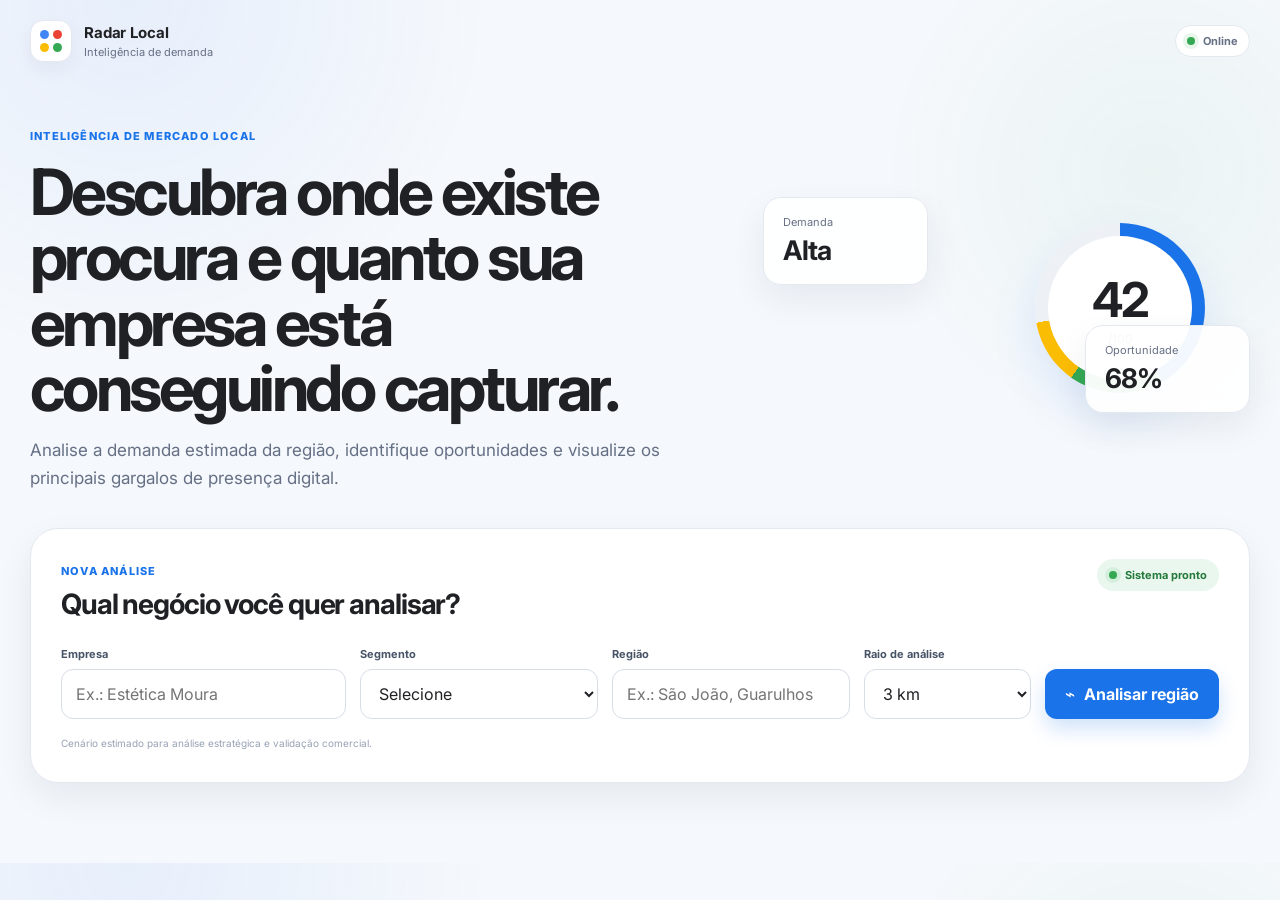
==== index.html @ 202f1ddc "Update index.html" ====
<!DOCTYPE html>
<html lang="pt-BR">
<head>
  <meta charset="UTF-8">

  <meta
  name="viewport"
  content="width=device-width, initial-scale=1.0, maximum-scale=1.0, user-scalable=no, viewport-fit=cover"
/>

  <meta
    name="theme-color"
    content="#ffffff"
  >

  <title>Radar Local</title>

  <link
    rel="preconnect"
    href="https://fonts.googleapis.com"
  >

  <link
    rel="preconnect"
    href="https://fonts.gstatic.com"
    crossorigin
  >

  <link
    href="https://fonts.googleapis.com/css2?family=Inter:wght@400;500;600;700;800&display=swap"
    rel="stylesheet"
  >

  <link
    rel="stylesheet"
    href="css/style.css"
  >
</head>

<body>

  <div class="app-shell">

    <!-- =========================
         TOPO
    ========================== -->

    <header class="topbar">

      <div class="brand">

        <div class="brand-mark">
          <span class="brand-dot blue"></span>
          <span class="brand-dot red"></span>
          <span class="brand-dot yellow"></span>
          <span class="brand-dot green"></span>
        </div>

        <div class="brand-copy">
          <strong>Radar Local</strong>
          <span>Inteligência de demanda</span>
        </div>

      </div>

      <div class="system-status">
        <span class="system-status-dot"></span>
        Online
      </div>

    </header>


    <main>

      <!-- =========================
           HERO
      ========================== -->

      <section class="hero">

        <div class="hero-copy">

          <span class="eyebrow">
            Inteligência de mercado local
          </span>

          <h1>
            Descubra onde existe procura
            e quanto sua empresa está
            conseguindo capturar.
          </h1>

          <p>
            Analise a demanda estimada da região,
            identifique oportunidades e visualize
            os principais gargalos de presença digital.
          </p>

        </div>


        <div class="hero-dashboard">

          <div class="hero-mini-card hero-card-one">
            <span>Demanda</span>
            <strong>Alta</strong>
          </div>

          <div class="hero-score">

            <div class="hero-score-inner">
              <strong>42</strong>
              <span>/100</span>
            </div>

          </div>

          <div class="hero-mini-card hero-card-two">
            <span>Oportunidade</span>
            <strong>68%</strong>
          </div>

        </div>

      </section>


      <!-- =========================
           FORMULÁRIO
      ========================== -->

      <section
        id="searchPanel"
        class="panel search-panel"
      >

        <div class="panel-heading">

          <div>

            <span class="section-kicker">
              Nova análise
            </span>

            <h2>
              Qual negócio você quer analisar?
            </h2>

          </div>

          <div class="ready-badge">
            <span></span>
            Sistema pronto
          </div>

        </div>


        <form
          id="analysisForm"
          class="analysis-form"
        >

          <!-- EMPRESA -->

          <div class="field">

            <label for="company">
              Empresa
            </label>

            <input
              id="company"
              name="company"
              type="text"
              placeholder="Ex.: Estética Moura"
              autocomplete="off"
              required
            >

          </div>


          <!-- SEGMENTO -->

          <div class="field">

            <label for="segment">
              Segmento
            </label>

            <select
              id="segment"
              name="segment"
              required
            >

              <option value="">
                Selecione
              </option>

              <option value="estetica">
                Clínica de Estética
              </option>

              <option value="podologia">
                Podologia
              </option>

              <option value="odontologia">
                Odontologia
              </option>

              <option value="beleza">
                Salão / Beleza
              </option>

              <option value="assistencia">
                Assistência Técnica
              </option>

              <option value="limpeza">
                Limpeza de Estofados
              </option>

              <option value="vidracaria">
                Vidraçaria
              </option>

              <option value="marmoraria">
                Marmoraria
              </option>

              <option value="ar-condicionado">
                Ar-condicionado
              </option>

              <option value="dedetizacao">
                Dedetização
              </option>

              <option value="energia-solar">
                Energia Solar
              </option>

              <option value="oficina">
                Oficina Mecânica
              </option>

              <option value="outro">
                Outro segmento
              </option>

            </select>

          </div>


          <!-- OUTRO SEGMENTO -->

          <div
            id="customSegmentField"
            class="field hidden"
          >

            <label for="customSegment">
              Nome do segmento
            </label>

            <input
              id="customSegment"
              name="customSegment"
              type="text"
              placeholder="Ex.: Chaveiro"
            >

          </div>


          <!-- REGIÃO -->

          <div class="field">

            <label for="region">
              Região
            </label>

            <input
              id="region"
              name="region"
              type="text"
              placeholder="Ex.: São João, Guarulhos"
              autocomplete="off"
              required
            >

          </div>


          <!-- RAIO -->

          <div class="field">

            <label for="radius">
              Raio de análise
            </label>

            <select
              id="radius"
              name="radius"
            >

              <option value="1">
                1 km
              </option>

              <option
                value="3"
                selected
              >
                3 km
              </option>

              <option value="5">
                5 km
              </option>

              <option value="8">
                8 km
              </option>

              <option value="10">
                10 km
              </option>

            </select>

          </div>


          <!-- SERVIÇOS -->

          <div
            id="servicesField"
            class="services-field hidden"
          >

            <div class="services-heading">

              <div>

                <label>
                  Principais serviços
                </label>

                <span>
                  Selecione o que a empresa oferece
                </span>

              </div>

              <button
                id="selectAllServices"
                type="button"
                class="text-button"
              >
                Selecionar todos
              </button>

            </div>

            <div
              id="servicesList"
              class="services-list"
            ></div>

          </div>


          <!-- BOTÃO -->

          <button
            type="submit"
            class="primary-button"
          >

            <span class="button-radar-icon">
              ⌁
            </span>

            <span>
              Analisar região
            </span>

          </button>

        </form>


        <p class="form-disclaimer">
          Cenário estimado para análise estratégica
          e validação comercial.
        </p>

      </section>


      <!-- =========================
           CARREGAMENTO
      ========================== -->

      <section
        id="loadingSection"
        class="panel loading-panel hidden"
      >

        <div class="loader-visual">

          <div class="loader-orbit loader-orbit-one"></div>
          <div class="loader-orbit loader-orbit-two"></div>

          <div class="loader-center">
            <span></span>
          </div>

        </div>


        <div class="loading-content">

          <span class="section-kicker">
            Inteligência local
          </span>

          <h2 id="loadingTitle">
            Mapeando região...
          </h2>

          <p id="loadingText">
            Preparando análise.
          </p>


          <div class="progress-track">

            <div
              id="progressBar"
              class="progress-bar"
            ></div>

          </div>


          <div class="loading-steps">

            <div
              class="loading-step"
              data-step="0"
            >
              <span></span>
              Localização
            </div>

            <div
              class="loading-step"
              data-step="1"
            >
              <span></span>
              Demanda
            </div>

            <div
              class="loading-step"
              data-step="2"
            >
              <span></span>
              Concorrência
            </div>

            <div
              class="loading-step"
              data-step="3"
            >
              <span></span>
              Score
            </div>

          </div>

        </div>

      </section>


      <!-- =========================
           RESULTADOS
      ========================== -->

      <section
        id="resultsSection"
        class="results hidden"
      >


        <!-- CABEÇALHO MOBILE / STICKY -->

        <div class="results-toolbar">

          <div>

            <span>
              Radar Local
            </span>

            <strong id="toolbarCompany">
              Empresa
            </strong>

          </div>

          <button
            id="newAnalysisBtn"
            type="button"
            class="toolbar-button"
          >
            Nova análise
          </button>

        </div>


        <!-- CABEÇALHO -->

        <div class="results-heading">

          <div>

            <span class="section-kicker">
              Diagnóstico concluído
            </span>

            <h2 id="resultsTitle">
              Resultado da análise
            </h2>

            <p id="resultsSubtitle"></p>

          </div>

        </div>


        <!-- =========================
             VISÃO GERAL
        ========================== -->

        <div class="result-section-heading">

          <span>
            01
          </span>

          <div>

            <strong>
              Visão geral
            </strong>

            <p>
              Principais indicadores da região analisada.
            </p>

          </div>

        </div>


        <div class="metric-grid">

          <!-- DEMANDA SEMANAL -->

          <article class="metric-card metric-primary">

            <div class="metric-top">

              <span>
                Demanda semanal
              </span>

              <span class="estimate-badge">
                estimativa
              </span>

            </div>

            <strong
              id="weeklyDemand"
              class="metric-number"
            >
              0
            </strong>

            <span class="metric-description">
              buscas por semana
            </span>

            <div class="metric-indicator green">
              ↑ procura ativa na região
            </div>

          </article>


          <!-- PRESENÇA -->

          <article class="metric-card">

            <span class="metric-title">
              Presença local
            </span>

            <div class="metric-score">

              <strong id="presenceScore">
                0
              </strong>

              <span>
                /100
              </span>

            </div>

            <span
              id="presenceLabel"
              class="metric-description"
            >
              Baixa
            </span>

            <div class="mini-meter">
              <span id="presenceThermometer"></span>
            </div>

          </article>


          <!-- MENSAL -->

          <article class="metric-card">

            <span class="metric-title">
              Demanda mensal
            </span>

            <strong
              id="monthlyDemand"
              class="metric-number"
            >
              0
            </strong>

            <span class="metric-description">
              buscas relacionadas
            </span>

            <div class="micro-chart">

              <span></span>
              <span></span>
              <span></span>
              <span></span>
              <span></span>
              <span></span>

            </div>

          </article>


          <!-- NÃO CAPTURADA -->

          <article class="metric-card opportunity-metric">

            <span class="metric-title">
              Demanda não capturada
            </span>

            <strong
              id="uncapturedDemand"
              class="metric-number"
            >
              0%
            </strong>

            <span class="metric-description">
              oportunidade estimada
            </span>

            <div
              id="captureStatus"
              class="metric-indicator warning"
            >
              atenção necessária
            </div>

          </article>

        </div>


        <!-- =========================
             OPORTUNIDADE
        ========================== -->

        <section class="opportunity-message">

          <div class="opportunity-percentage">

            <strong id="bigOpportunityNumber">
              0%
            </strong>

            <span>
              da oportunidade analisada
            </span>

          </div>


          <div class="opportunity-copy">

            <span class="section-kicker">
              O que isso significa?
            </span>

            <h3>
              Existe demanda.
              O desafio é capturá-la.
            </h3>

            <p id="opportunityMessage">
              A presença atual ainda não acompanha
              o nível de procura identificado.
            </p>

          </div>

        </section>


        <!-- =========================
             SCORE
        ========================== -->

        <div class="result-section-heading">

          <span>
            02
          </span>

          <div>

            <strong>
              Índice de presença
            </strong>

            <p>
              Leitura consolidada da empresa.
            </p>

          </div>

        </div>


        <article class="panel score-panel">

          <div class="score-main">

            <div
              id="scoreGauge"
              class="score-gauge"
            >

              <div class="score-gauge-inner">

                <strong id="mainScore">
                  0
                </strong>

                <span>
                  /100
                </span>

              </div>

            </div>


            <div class="score-copy">

              <span class="section-kicker">
                Score geral
              </span>

              <h3 id="scoreStatus">
                Presença baixa
              </h3>

              <p id="scoreMessage">
                Existe espaço relevante para evolução.
              </p>

            </div>

          </div>


          <div class="score-indicators">

            <!-- DEMANDA -->

            <div class="score-indicator">

              <div class="score-indicator-heading">

                <span>
                  Demanda
                </span>

                <strong id="demandLevel">
                  Alta
                </strong>

              </div>

              <div class="score-bar">

                <span id="demandMeter"></span>

              </div>

            </div>


            <!-- CONCORRÊNCIA -->

            <div class="score-indicator">

              <div class="score-indicator-heading">

                <span>
                  Concorrência
                </span>

                <strong id="competitionLevel">
                  Média
                </strong>

              </div>

              <div class="score-bar">

                <span id="competitionMeter"></span>

              </div>

            </div>


            <!-- VISIBILIDADE -->

            <div class="score-indicator">

              <div class="score-indicator-heading">

                <span>
                  Visibilidade
                </span>

                <strong id="visibilityLevel">
                  Baixa
                </strong>

              </div>

              <div class="score-bar">

                <span id="visibilityMeter"></span>

              </div>

            </div>

          </div>


          <div class="system-reading">

            <span>
              Leitura do sistema
            </span>

            <strong id="systemReading">
              Existe demanda relevante na região.
            </strong>

          </div>

        </article>


        <!-- =========================
             PESQUISAS
        ========================== -->

        <div class="result-section-heading">

          <span>
            03
          </span>

          <div>

            <strong>
              Intenções de busca
            </strong>

            <p>
              Termos relacionados aos serviços analisados.
            </p>

          </div>

        </div>


        <article class="panel keywords-panel">

          <div class="keywords-header">

            <div>

              <span class="section-kicker">
                Procura local
              </span>

              <h3>
                O que as pessoas estariam procurando
              </h3>

            </div>

            <span
              id="keywordsCount"
              class="count-badge"
            >
              0 termos
            </span>

          </div>


          <div
            id="keywordsList"
            class="keywords-list"
          ></div>


          <button
            id="toggleKeywordsBtn"
            type="button"
            class="expand-button hidden"
          >
            Ver todas as buscas
          </button>

        </article>


        <!-- =========================
             DIAGNÓSTICO
        ========================== -->

        <div class="result-section-heading">

          <span>
            04
          </span>

          <div>

            <strong>
              Diagnóstico
            </strong>

            <p>
              Principais gargalos identificados.
            </p>

          </div>

        </div>


        <article class="panel diagnosis-panel">

          <!-- GOOGLE -->

          <div class="diagnosis-accordion">

            <button
              class="diagnosis-trigger"
              type="button"
            >

              <div class="diagnosis-main">

                <div class="diagnosis-icon google">
                  G
                </div>

                <div>

                  <span>
                    Mecanismo 01
                  </span>

                  <strong>
                    Relevância no Google
                  </strong>

                </div>

              </div>


              <div class="diagnosis-result">

                <strong id="googleScore">
                  0
                </strong>

                <span>
                  /100
                </span>

                <i>
                  +
                </i>

              </div>

            </button>


            <div class="diagnosis-content">

              <p>
                Estrutura, categorias, serviços e informações
                precisam ajudar o buscador a compreender
                melhor para quais pesquisas a empresa
                é relevante.
              </p>

            </div>

          </div>


          <!-- SITE -->

          <div class="diagnosis-accordion">

            <button
              class="diagnosis-trigger"
              type="button"
            >

              <div class="diagnosis-main">

                <div class="diagnosis-icon authority">
                  ◎
                </div>

                <div>

                  <span>
                    Mecanismo 02
                  </span>

                  <strong>
                    Autoridade digital
                  </strong>

                </div>

              </div>


              <div class="diagnosis-result">

                <strong id="authorityScore">
                  0
                </strong>

                <span>
                  /100
                </span>

                <i>
                  +
                </i>

              </div>

            </button>


            <div class="diagnosis-content">

              <p>
                Uma presença digital estruturada organiza
                serviços, localização e contexto,
                aumentando a clareza para o cliente
                e fortalecendo a autoridade do negócio.
              </p>

            </div>

          </div>


          <!-- AVALIAÇÕES -->

          <div class="diagnosis-accordion">

            <button
              class="diagnosis-trigger"
              type="button"
            >

              <div class="diagnosis-main">

                <div class="diagnosis-icon review">
                  ★
                </div>

                <div>

                  <span>
                    Mecanismo 03
                  </span>

                  <strong>
                    Confiança e avaliações
                  </strong>

                </div>

              </div>


              <div class="diagnosis-result">

                <strong id="reviewsScore">
                  0
                </strong>

                <span>
                  /100
                </span>

                <i>
                  +
                </i>

              </div>

            </button>


            <div class="diagnosis-content">

              <p>
                Avaliações frequentes e consistentes
                ajudam a construir confiança,
                percepção de autoridade e segurança
                para novos clientes.
              </p>

            </div>

          </div>

        </article>


        <!-- =========================
             SOLUÇÃO
        ========================== -->

        <div class="result-section-heading">

          <span>
            05
          </span>

          <div>

            <strong>
              Plano recomendado
            </strong>

            <p>
              Estrutura para aumentar a capacidade de captura.
            </p>

          </div>

        </div>


        <article class="solution-card">

          <span class="section-kicker">
            Plano de Captura Local
          </span>

          <h3>
            Transforme presença digital
            em oportunidade comercial.
          </h3>

          <p>
            Estruture os principais mecanismos
            para ampliar sua capacidade de aparecer,
            gerar confiança e receber novos contatos.
          </p>


          <div class="solution-list">

            <div class="solution-item">

              <span class="solution-check">
                ✓
              </span>

              <div>

                <strong>
                  Google estruturado
                </strong>

                <span>
                  Perfil preparado para relevância local
                </span>

              </div>

            </div>


            <div class="solution-item">

              <span class="solution-check">
                ✓
              </span>

              <div>

                <strong>
                  Site profissional
                </strong>

                <span>
                  Autoridade e informação para o cliente
                </span>

              </div>

            </div>


            <div class="solution-item">

              <span class="solution-check">
                ✓
              </span>

              <div>

                <strong>
                  Sistema de avaliações
                </strong>

                <span>
                  Processo contínuo de construção de confiança
                </span>

              </div>

            </div>

          </div>

          <div class="proposal-action">

  <div class="proposal-action-copy">

    <span>
      Plano personalizado
    </span>

    <strong>
      Gere a recomendação completa
      para esta empresa.
    </strong>

    <p>
      O plano será criado automaticamente
      com os dados desta análise.
    </p>

  </div>

  <button
    id="generateProposalBtn"
    type="button"
    class="generate-proposal-button"
  >
    <span>
      Gerar Plano de Captura
    </span>

    <strong>
      →
    </strong>
  </button>

</div>

        </article>


        <p class="legal-note">
          Protótipo de demonstração.
          Os volumes, scores e cenários desta versão
          são estimativas simuladas para validação
          da experiência comercial e não representam
          dados de pesquisa medidos em tempo real.
        </p>

      </section>

    </main>

  </div>


  <script src="js/data.js"></script>
  <script src="js/app.js"></script>
<script src="js/data.js"></script>
<script src="js/app.js"></script>

<script>
  document.addEventListener(
    "gesturestart",
    function (event) {
      event.preventDefault();
    },
    { passive: false }
  );

  document.addEventListener(
    "gesturechange",
    function (event) {
      event.preventDefault();
    },
    { passive: false }
  );

  document.addEventListener(
    "gestureend",
    function (event) {
      event.preventDefault();
    },
    { passive: false }
  );

  document.addEventListener(
    "touchmove",
    function (event) {
      if (event.touches.length > 1) {
        event.preventDefault();
      }
    },
    { passive: false }
  );

  let lastTouchEnd = 0;

  document.addEventListener(
    "touchend",
    function (event) {
      const now = Date.now();

      if (now - lastTouchEnd <= 300) {
        event.preventDefault();
      }

      lastTouchEnd = now;
    },
    { passive: false }
  );
</script>

</body>
</html>
---- css/style.css ----
:root {
  --bg: #f5f8fc;
  --surface: #ffffff;
  --surface-soft: #f8fafc;

  --text: #202124;
  --text-soft: #667085;
  --text-light: #98a2b3;

  --line: #e4e9f1;

  --blue: #1a73e8;
  --blue-2: #4285f4;
  --blue-soft: #eaf2ff;

  --green: #34a853;
  --green-soft: #eaf7ee;

  --yellow: #fbbc04;
  --yellow-soft: #fff7d6;

  --red: #ea4335;
  --red-soft: #fdecea;

  --shadow:
    0 14px 35px rgba(31, 45, 75, 0.07);

  --shadow-soft:
    0 8px 20px rgba(31, 45, 75, 0.05);

  --radius-xl: 28px;
  --radius-lg: 22px;
  --radius-md: 16px;
  --radius-sm: 12px;
}


/* =========================
   RESET
========================= */

* {
  box-sizing: border-box;
}

html {
  scroll-behavior: smooth;
}

body {
  margin: 0;

  font-family:
    "Inter",
    system-ui,
    -apple-system,
    BlinkMacSystemFont,
    "Segoe UI",
    sans-serif;

  background:
    radial-gradient(
      circle at 10% 0%,
      rgba(66, 133, 244, 0.08),
      transparent 25%
    ),
    radial-gradient(
      circle at 90% 20%,
      rgba(52, 168, 83, 0.05),
      transparent 20%
    ),
    var(--bg);

  color: var(--text);
}

button,
input,
select {
  font: inherit;
}

button {
  cursor: pointer;
}

.hidden {
  display: none !important;
}


/* =========================
   ESTRUTURA
========================= */

.app-shell {
  width:
    min(
      1220px,
      calc(100% - 32px)
    );

  margin:
    0 auto;

  padding-bottom:
    80px;
}


/* =========================
   TOPO
========================= */

.topbar {
  min-height:
    82px;

  display:
    flex;

  align-items:
    center;

  justify-content:
    space-between;

  gap:
    20px;
}

.brand {
  display:
    flex;

  align-items:
    center;

  gap:
    12px;
}

.brand-mark {
  width:
    42px;

  height:
    42px;

  border-radius:
    13px;

  background:
    var(--surface);

  border:
    1px solid var(--line);

  box-shadow:
    var(--shadow-soft);

  position:
    relative;

  flex-shrink:
    0;
}

.brand-dot {
  width:
    9px;

  height:
    9px;

  border-radius:
    999px;

  position:
    absolute;
}

.brand-dot.blue {
  background:
    var(--blue-2);

  left:
    9px;

  top:
    9px;
}

.brand-dot.red {
  background:
    var(--red);

  right:
    9px;

  top:
    9px;
}

.brand-dot.yellow {
  background:
    var(--yellow);

  left:
    9px;

  bottom:
    9px;
}

.brand-dot.green {
  background:
    var(--green);

  right:
    9px;

  bottom:
    9px;
}

.brand-copy strong,
.brand-copy span {
  display:
    block;
}

.brand-copy strong {
  font-size:
    15px;

  letter-spacing:
    -0.01em;
}

.brand-copy span {
  margin-top:
    3px;

  font-size:
    11px;

  color:
    var(--text-soft);
}

.system-status {
  display:
    inline-flex;

  align-items:
    center;

  gap:
    8px;

  padding:
    8px 11px;

  border-radius:
    999px;

  background:
    var(--surface);

  border:
    1px solid var(--line);

  color:
    var(--text-soft);

  font-size:
    11px;

  font-weight:
    700;
}

.system-status-dot {
  width:
    8px;

  height:
    8px;

  border-radius:
    50%;

  background:
    var(--green);

  box-shadow:
    0 0 0 4px rgba(52, 168, 83, 0.11);
}


/* =========================
   HERO
========================= */

.hero {
  min-height:
    370px;

  padding:
    42px 0 36px;

  display:
    grid;

  grid-template-columns:
    1.15fr 0.85fr;

  align-items:
    center;

  gap:
    50px;
}

.eyebrow,
.section-kicker {
  display:
    inline-block;

  color:
    var(--blue);

  font-size:
    11px;

  font-weight:
    800;

  text-transform:
    uppercase;

  letter-spacing:
    0.11em;
}

.hero h1 {
  max-width:
    760px;

  margin:
    15px 0 16px;

  font-size:
    clamp(
      40px,
      5vw,
      68px
    );

  line-height:
    1.02;

  letter-spacing:
    -0.055em;

  font-weight:
    700;
}

.hero p {
  max-width:
    720px;

  margin:
    0;

  color:
    var(--text-soft);

  font-size:
    17px;

  line-height:
    1.65;
}


/* =========================
   VISUAL HERO
========================= */

.hero-dashboard {
  min-height:
    290px;

  position:
    relative;
}

.hero-mini-card {
  position:
    absolute;

  padding:
    17px 19px;

  min-width:
    165px;

  background:
    rgba(255, 255, 255, 0.95);

  border:
    1px solid var(--line);

  border-radius:
    18px;

  box-shadow:
    var(--shadow);

  animation:
    floatingCard 5s ease-in-out infinite;
}

.hero-mini-card span,
.hero-mini-card strong {
  display:
    block;
}

.hero-mini-card span {
  font-size:
    11px;

  color:
    var(--text-soft);
}

.hero-mini-card strong {
  margin-top:
    5px;

  font-size:
    27px;

  letter-spacing:
    -0.04em;
}

.hero-card-one {
  left:
    10px;

  top:
    34px;
}

.hero-card-two {
  right:
    0;

  bottom:
    40px;

  animation-delay:
    -2s;
}

.hero-score {
  width:
    170px;

  height:
    170px;

  position:
    absolute;

  right:
    45px;

  top:
    60px;

  padding:
    13px;

  border-radius:
    50%;

  background:
    conic-gradient(
      var(--blue)
      0deg
      150deg,
      var(--green)
      150deg
      215deg,
      var(--yellow)
      215deg
      260deg,
      #edf1f6
      260deg
      360deg
    );

  box-shadow:
    0 20px 45px rgba(66, 133, 244, 0.15);
}

.hero-score-inner {
  width:
    100%;

  height:
    100%;

  border-radius:
    50%;

  background:
    var(--surface);

  display:
    flex;

  align-items:
    center;

  justify-content:
    center;

  flex-direction:
    column;
}

.hero-score-inner strong {
  font-size:
    48px;

  letter-spacing:
    -0.06em;
}

.hero-score-inner span {
  margin-top:
    2px;

  font-size:
    12px;

  color:
    var(--text-soft);
}

@keyframes floatingCard {
  0%,
  100% {
    transform:
      translateY(0);
  }

  50% {
    transform:
      translateY(-8px);
  }
}


/* =========================
   PAINÉIS
========================= */

.panel {
  background:
    var(--surface);

  border:
    1px solid var(--line);

  border-radius:
    var(--radius-xl);

  box-shadow:
    var(--shadow);
}

.search-panel {
  padding:
    30px;
}

.panel-heading {
  display:
    flex;

  justify-content:
    space-between;

  align-items:
    flex-start;

  gap:
    20px;
}

.panel-heading h2 {
  margin:
    8px 0 0;

  font-size:
    28px;

  letter-spacing:
    -0.04em;
}

.ready-badge {
  display:
    inline-flex;

  align-items:
    center;

  gap:
    8px;

  padding:
    9px 12px;

  border-radius:
    999px;

  background:
    var(--green-soft);

  color:
    #23793a;

  font-size:
    11px;

  font-weight:
    700;

  white-space:
    nowrap;
}

.ready-badge span {
  width:
    8px;

  height:
    8px;

  border-radius:
    50%;

  background:
    var(--green);

  box-shadow:
    0 0 0 4px rgba(52, 168, 83, 0.11);
}


/* =========================
   FORMULÁRIO
========================= */

.analysis-form {
  margin-top:
    26px;

  display:
    grid;

  grid-template-columns:
    1.2fr 1fr 1fr 0.7fr auto;

  gap:
    14px;

  align-items:
    end;
}

.field {
  display:
    flex;

  flex-direction:
    column;

  gap:
    8px;
}

.field label,
.services-heading label {
  font-size:
    11px;

  font-weight:
    700;

  color:
    #475467;
}

.field input,
.field select {
  width:
    100%;

  height:
    50px;

  padding:
    0 14px;

  border-radius:
    12px;

  border:
    1px solid #d7dde7;

  background:
    #ffffff;

  outline:
    none;

  color:
    var(--text);

  transition:
    0.2s ease;
}

.field input:focus,
.field select:focus {
  border-color:
    var(--blue-2);

  box-shadow:
    0 0 0 4px rgba(66, 133, 244, 0.1);
}

.primary-button {
  min-height:
    50px;

  padding:
    0 20px;

  border:
    0;

  border-radius:
    12px;

  background:
    var(--blue);

  color:
    #ffffff;

  font-weight:
    700;

  display:
    inline-flex;

  align-items:
    center;

  justify-content:
    center;

  gap:
    9px;

  box-shadow:
    0 10px 20px rgba(26, 115, 232, 0.2);

  transition:
    0.2s ease;
}

.primary-button:hover {
  transform:
    translateY(-1px);

  box-shadow:
    0 13px 24px rgba(26, 115, 232, 0.24);
}

.button-radar-icon {
  font-size:
    17px;
}

.form-disclaimer {
  margin:
    17px 0 0;

  color:
    var(--text-light);

  font-size:
    10px;

  line-height:
    1.55;
}


/* =========================
   SERVIÇOS
========================= */

.services-field {
  grid-column:
    1 / -1;

  padding:
    18px;

  border-radius:
    16px;

  background:
    var(--surface-soft);

  border:
    1px solid #edf0f4;
}

.services-heading {
  display:
    flex;

  align-items:
    center;

  justify-content:
    space-between;

  gap:
    15px;

  margin-bottom:
    13px;
}

.services-heading > div {
  display:
    flex;

  flex-direction:
    column;

  gap:
    4px;
}

.services-heading span {
  font-size:
    10px;

  color:
    var(--text-light);
}

.text-button {
  border:
    0;

  background:
    transparent;

  color:
    var(--blue);

  font-size:
    10px;

  font-weight:
    700;
}

.services-list {
  display:
    flex;

  flex-wrap:
    wrap;

  gap:
    8px;
}

.service-option {
  position:
    relative;
}

.service-option input {
  position:
    absolute;

  opacity:
    0;

  pointer-events:
    none;
}

.service-option label {
  display:
    inline-flex;

  align-items:
    center;

  justify-content:
    center;

  min-height:
    38px;

  padding:
    0 13px;

  border-radius:
    999px;

  border:
    1px solid #dde3ec;

  background:
    #ffffff;

  color:
    #475467;

  font-size:
    10px;

  font-weight:
    600;

  cursor:
    pointer;

  transition:
    0.2s ease;
}

.service-option input:checked + label {
  border-color:
    #b8d2fb;

  background:
    var(--blue-soft);

  color:
    var(--blue);

  box-shadow:
    inset 0 0 0 1px rgba(26, 115, 232, 0.05);
}


/* =========================
   LOADING
========================= */

.loading-panel {
  margin-top:
    20px;

  padding:
    38px;

  display:
    grid;

  grid-template-columns:
    140px 1fr;

  align-items:
    center;

  gap:
    35px;

  overflow:
    hidden;

  position:
    relative;
}

.loader-visual {
  width:
    112px;

  height:
    112px;

  margin:
    0 auto;

  position:
    relative;
}

.loader-orbit {
  position:
    absolute;

  border-radius:
    50%;

  border:
    2px solid transparent;
}

.loader-orbit-one {
  inset:
    0;

  border-top-color:
    var(--blue);

  border-right-color:
    rgba(26, 115, 232, 0.2);

  animation:
    spin 1.1s linear infinite;
}

.loader-orbit-two {
  inset:
    15px;

  border-left-color:
    var(--green);

  border-bottom-color:
    rgba(52, 168, 83, 0.2);

  animation:
    spinReverse 1.6s linear infinite;
}

.loader-center {
  position:
    absolute;

  inset:
    37px;

  display:
    grid;

  place-items:
    center;
}

.loader-center span {
  width:
    18px;

  height:
    18px;

  border-radius:
    50%;

  background:
    var(--yellow);

  box-shadow:
    0 0 0 8px rgba(251, 188, 4, 0.12);

  animation:
    pulse 1.2s ease-in-out infinite;
}

@keyframes spin {
  to {
    transform:
      rotate(360deg);
  }
}

@keyframes spinReverse {
  to {
    transform:
      rotate(-360deg);
  }
}

@keyframes pulse {
  0%,
  100% {
    transform:
      scale(0.8);
  }

  50% {
    transform:
      scale(1.08);
  }
}

.loading-content h2 {
  margin:
    7px 0 8px;

  font-size:
    27px;

  letter-spacing:
    -0.04em;
}

.loading-content p {
  margin:
    0 0 20px;

  color:
    var(--text-soft);

  font-size:
    12px;
}

.progress-track {
  width:
    100%;

  height:
    8px;

  border-radius:
    999px;

  background:
    #edf1f6;

  overflow:
    hidden;
}

.progress-bar {
  width:
    5%;

  height:
    100%;

  border-radius:
    999px;

  background:
    linear-gradient(
      90deg,
      var(--blue),
      #67a4ff
    );

  transition:
    width 0.45s cubic-bezier(
      0.2,
      0.8,
      0.2,
      1
    );
}

.loading-steps {
  margin-top:
    18px;

  display:
    grid;

  grid-template-columns:
    repeat(4, 1fr);

  gap:
    10px;
}

.loading-step {
  display:
    flex;

  align-items:
    center;

  gap:
    6px;

  color:
    var(--text-light);

  font-size:
    10px;

  transition:
    0.2s ease;
}

.loading-step > span {
  width:
    8px;

  height:
    8px;

  border-radius:
    50%;

  background:
    #d8dee7;
}

.loading-step.active {
  color:
    var(--blue);

  font-weight:
    700;
}

.loading-step.active > span {
  background:
    var(--blue);

  box-shadow:
    0 0 0 4px rgba(26, 115, 232, 0.1);
}

.loading-step.done {
  color:
    var(--green);
}

.loading-step.done > span {
  background:
    var(--green);
}


/* =========================
   RESULTADOS
========================= */

.results {
  margin-top:
    28px;
}

.results-toolbar {
  display:
    none;
}

.results-heading {
  margin-bottom:
    24px;
}

.results-heading h2 {
  margin:
    8px 0 0;

  font-size:
    34px;

  letter-spacing:
    -0.045em;
}

.results-heading p {
  margin:
    8px 0 0;

  color:
    var(--text-soft);

  font-size:
    13px;
}


/* =========================
   CABEÇALHOS DE SESSÃO
========================= */

.result-section-heading {
  margin:
    32px 0 14px;

  display:
    flex;

  align-items:
    center;

  gap:
    12px;
}

.result-section-heading > span {
  width:
    32px;

  height:
    32px;

  display:
    grid;

  place-items:
    center;

  border-radius:
    9px;

  background:
    var(--blue-soft);

  color:
    var(--blue);

  font-size:
    10px;

  font-weight:
    800;
}

.result-section-heading strong,
.result-section-heading p {
  display:
    block;
}

.result-section-heading strong {
  font-size:
    14px;
}

.result-section-heading p {
  margin:
    3px 0 0;

  font-size:
    10px;

  color:
    var(--text-light);
}


/* =========================
   MÉTRICAS
========================= */

.metric-grid {
  display:
    grid;

  grid-template-columns:
    repeat(4, 1fr);

  gap:
    14px;
}

.metric-card {
  min-height:
    190px;

  padding:
    21px;

  position:
    relative;

  overflow:
    hidden;

  background:
    var(--surface);

  border:
    1px solid var(--line);

  border-radius:
    var(--radius-lg);

  box-shadow:
    var(--shadow-soft);
}

.metric-primary {
  background:
    linear-gradient(
      145deg,
      #ffffff,
      #f5f9ff
    );

  border-color:
    #d7e6ff;
}

.metric-top {
  display:
    flex;

  justify-content:
    space-between;

  gap:
    10px;

  align-items:
    center;
}

.metric-top > span:first-child,
.metric-title {
  color:
    var(--text-soft);

  font-size:
    11px;

  font-weight:
    600;
}

.estimate-badge {
  padding:
    4px 7px;

  border-radius:
    999px;

  border:
    1px solid var(--line);

  color:
    var(--text-soft);

  font-size:
    8px;

  font-weight:
    700;

  text-transform:
    uppercase;

  letter-spacing:
    0.07em;
}

.metric-number {
  display:
    block;

  margin-top:
    13px;

  font-size:
    50px;

  line-height:
    1;

  letter-spacing:
    -0.06em;
}

.metric-description {
  display:
    block;

  margin-top:
    8px;

  color:
    var(--text-soft);

  font-size:
    11px;
}

.metric-indicator {
  margin-top:
    17px;

  font-size:
    10px;

  font-weight:
    700;
}

.metric-indicator.green {
  color:
    var(--green);
}

.metric-indicator.warning {
  color:
    #b57a00;
}

.metric-score {
  display:
    flex;

  align-items:
    baseline;

  gap:
    4px;

  margin-top:
    13px;
}

.metric-score strong {
  font-size:
    48px;

  letter-spacing:
    -0.06em;
}

.metric-score span {
  color:
    var(--text-light);

  font-size:
    13px;

  font-weight:
    700;
}

.mini-meter {
  height:
    8px;

  margin-top:
    20px;

  border-radius:
    999px;

  overflow:
    hidden;

  background:
    #edf1f6;
}

.mini-meter span {
  display:
    block;

  width:
    0;

  height:
    100%;

  border-radius:
    inherit;

  background:
    linear-gradient(
      90deg,
      var(--red),
      var(--yellow),
      var(--green)
    );

  transition:
    width 1s cubic-bezier(
      0.2,
      0.8,
      0.2,
      1
    );
}

.micro-chart {
  position:
    absolute;

  left:
    21px;

  right:
    21px;

  bottom:
    20px;

  height:
    40px;

  display:
    flex;

  align-items:
    flex-end;

  gap:
    5px;
}

.micro-chart span {
  flex:
    1;

  border-radius:
    6px 6px 2px 2px;

  background:
    #d7e6ff;
}

.micro-chart span:nth-child(1) {
  height:
    35%;
}

.micro-chart span:nth-child(2) {
  height:
    49%;
}

.micro-chart span:nth-child(3) {
  height:
    42%;
}

.micro-chart span:nth-child(4) {
  height:
    60%;
}

.micro-chart span:nth-child(5) {
  height:
    72%;
}

.micro-chart span:nth-child(6) {
  height:
    88%;
}


/* =========================
   OPORTUNIDADE
========================= */

.opportunity-message {
  margin-top:
    16px;

  padding:
    26px 28px;

  display:
    grid;

  grid-template-columns:
    0.65fr 1.35fr;

  gap:
    28px;

  align-items:
    center;

  background:
    linear-gradient(
      125deg,
      #ffffff,
      #f6faff
    );

  border:
    1px solid #dbe8fd;

  border-radius:
    var(--radius-xl);

  box-shadow:
    var(--shadow-soft);
}

.opportunity-percentage {
  padding-right:
    25px;

  border-right:
    1px solid var(--line);
}

.opportunity-percentage strong,
.opportunity-percentage span {
  display:
    block;
}

.opportunity-percentage strong {
  font-size:
    68px;

  line-height:
    1;

  letter-spacing:
    -0.065em;

  color:
    var(--blue);
}

.opportunity-percentage span {
  margin-top:
    8px;

  font-size:
    11px;

  color:
    var(--text-soft);
}

.opportunity-copy h3 {
  margin:
    8px 0 7px;

  font-size:
    25px;

  letter-spacing:
    -0.04em;
}

.opportunity-copy p {
  margin:
    0;

  max-width:
    600px;

  color:
    var(--text-soft);

  font-size:
    12px;

  line-height:
    1.6;
}


/* =========================
   SCORE
========================= */

.score-panel {
  padding:
    28px;
}

.score-main {
  display:
    grid;

  grid-template-columns:
    180px 1fr;

  align-items:
    center;

  gap:
    30px;
}

.score-gauge {
  width:
    170px;

  height:
    170px;

  border-radius:
    50%;

  padding:
    13px;

  background:
    conic-gradient(
      var(--blue)
      0deg,
      #edf1f6
      0deg
    );

  transition:
    background 0.5s ease;
}

.score-gauge-inner {
  width:
    100%;

  height:
    100%;

  border-radius:
    50%;

  background:
    var(--surface);

  display:
    flex;

  align-items:
    center;

  justify-content:
    center;

  flex-direction:
    column;

  border:
    1px solid var(--line);
}

.score-gauge-inner strong {
  font-size:
    52px;

  letter-spacing:
    -0.06em;
}

.score-gauge-inner span {
  margin-top:
    2px;

  color:
    var(--text-soft);

  font-size:
    11px;
}

.score-copy h3 {
  margin:
    8px 0 7px;

  font-size:
    28px;

  letter-spacing:
    -0.04em;
}

.score-copy p {
  max-width:
    560px;

  margin:
    0;

  color:
    var(--text-soft);

  font-size:
    12px;

  line-height:
    1.6;
}

.score-indicators {
  margin-top:
    28px;

  display:
    grid;

  grid-template-columns:
    repeat(3, 1fr);

  gap:
    15px;
}

.score-indicator {
  padding:
    16px;

  border-radius:
    15px;

  background:
    var(--surface-soft);

  border:
    1px solid #edf0f4;
}

.score-indicator-heading {
  display:
    flex;

  justify-content:
    space-between;

  align-items:
    center;

  gap:
    10px;
}

.score-indicator-heading span {
  color:
    var(--text-soft);

  font-size:
    10px;
}

.score-indicator-heading strong {
  font-size:
    10px;
}

.score-bar {
  height:
    7px;

  margin-top:
    10px;

  border-radius:
    999px;

  overflow:
    hidden;

  background:
    #e9edf3;
}

.score-bar span {
  display:
    block;

  width:
    0;

  height:
    100%;

  border-radius:
    inherit;

  background:
    var(--blue);

  transition:
    width 1s cubic-bezier(
      0.2,
      0.8,
      0.2,
      1
    );
}

.system-reading {
  margin-top:
    20px;

  padding:
    17px;

  border-radius:
    15px;

  border:
    1px solid #d9e7fc;

  background:
    #f8fbff;
}

.system-reading span,
.system-reading strong {
  display:
    block;
}

.system-reading span {
  color:
    var(--blue);

  font-size:
    9px;

  font-weight:
    800;

  text-transform:
    uppercase;

  letter-spacing:
    0.08em;
}

.system-reading strong {
  margin-top:
    7px;

  font-size:
    13px;

  line-height:
    1.5;
}


/* =========================
   KEYWORDS
========================= */

.keywords-panel {
  padding:
    26px;
}

.keywords-header {
  display:
    flex;

  justify-content:
    space-between;

  align-items:
    flex-start;

  gap:
    20px;
}

.keywords-header h3 {
  margin:
    7px 0 0;

  font-size:
    23px;

  letter-spacing:
    -0.035em;
}

.count-badge {
  padding:
    7px 10px;

  border-radius:
    999px;

  border:
    1px solid var(--line);

  color:
    var(--text-soft);

  font-size:
    9px;

  font-weight:
    700;

  white-space:
    nowrap;
}

.keywords-list {
  margin-top:
    20px;

  display:
    grid;

  gap:
    0;
}

.keyword-row {
  display:
    grid;

  grid-template-columns:
    minmax(180px, 1.3fr)
    2fr
    70px;

  align-items:
    center;

  gap:
    18px;

  padding:
    13px 0;

  border-bottom:
    1px solid #eff2f5;
}

.keyword-row:last-child {
  border-bottom:
    0;
}

.keyword-name {
  font-size:
    11px;

  font-weight:
    650;
}

.keyword-bar {
  height:
    7px;

  border-radius:
    999px;

  overflow:
    hidden;

  background:
    #edf1f6;
}

.keyword-bar span {
  display:
    block;

  width:
    0;

  height:
    100%;

  border-radius:
    inherit;

  background:
    linear-gradient(
      90deg,
      #82aff7,
      var(--blue-2)
    );

  transition:
    width 1s cubic-bezier(
      0.2,
      0.8,
      0.2,
      1
    );
}

.keyword-volume {
  text-align:
    right;
}

.keyword-volume strong,
.keyword-volume span {
  display:
    block;
}

.keyword-volume strong {
  font-size:
    11px;
}

.keyword-volume span {
  margin-top:
    2px;

  font-size:
    8px;

  color:
    var(--text-light);
}

.expand-button {
  width:
    100%;

  min-height:
    42px;

  margin-top:
    12px;

  border:
    1px solid #d9e5f8;

  border-radius:
    11px;

  background:
    #f8fbff;

  color:
    var(--blue);

  font-size:
    10px;

  font-weight:
    700;
}


/* =========================
   DIAGNÓSTICO
========================= */

.diagnosis-panel {
  padding:
    12px;
}

.diagnosis-accordion + .diagnosis-accordion {
  border-top:
    1px solid #edf0f4;
}

.diagnosis-trigger {
  width:
    100%;

  padding:
    17px 14px;

  display:
    flex;

  align-items:
    center;

  justify-content:
    space-between;

  gap:
    16px;

  border:
    0;

  background:
    transparent;

  text-align:
    left;
}

.diagnosis-main {
  display:
    flex;

  align-items:
    center;

  gap:
    13px;
}

.diagnosis-main > div:last-child span,
.diagnosis-main > div:last-child strong {
  display:
    block;
}

.diagnosis-main > div:last-child span {
  color:
    var(--text-light);

  font-size:
    8px;

  font-weight:
    800;

  text-transform:
    uppercase;

  letter-spacing:
    0.08em;
}

.diagnosis-main > div:last-child strong {
  margin-top:
    4px;

  font-size:
    12px;
}

.diagnosis-icon {
  width:
    42px;

  height:
    42px;

  border-radius:
    13px;

  display:
    grid;

  place-items:
    center;

  flex-shrink:
    0;

  font-weight:
    800;
}

.diagnosis-icon.google {
  background:
    var(--blue-soft);

  color:
    var(--blue);
}

.diagnosis-icon.authority {
  background:
    var(--green-soft);

  color:
    var(--green);
}

.diagnosis-icon.review {
  background:
    var(--yellow-soft);

  color:
    #a67a00;
}

.diagnosis-result {
  display:
    flex;

  align-items:
    baseline;

  gap:
    3px;
}

.diagnosis-result strong {
  font-size:
    21px;

  letter-spacing:
    -0.04em;
}

.diagnosis-result span {
  color:
    var(--text-light);

  font-size:
    8px;
}

.diagnosis-result i {
  margin-left:
    8px;

  width:
    24px;

  height:
    24px;

  display:
    grid;

  place-items:
    center;

  border-radius:
    50%;

  background:
    #f1f5f9;

  color:
    var(--text-soft);

  font-style:
    normal;

  font-size:
    14px;

  transition:
    transform 0.25s ease;
}

.diagnosis-accordion.open
.diagnosis-result i {
  transform:
    rotate(45deg);
}

.diagnosis-content {
  max-height:
    0;

  overflow:
    hidden;

  transition:
    max-height 0.3s ease;
}

.diagnosis-content p {
  margin:
    0;

  padding:
    0 70px 17px;

  color:
    var(--text-soft);

  font-size:
    10px;

  line-height:
    1.6;
}

.diagnosis-accordion.open
.diagnosis-content {
  max-height:
    180px;
}


/* =========================
   SOLUÇÃO
========================= */

.solution-card {
  padding:
    30px;

  background:
    linear-gradient(
      125deg,
      #ffffff,
      #f6faff
    );

  border:
    1px solid #dce8fb;

  border-radius:
    var(--radius-xl);

  box-shadow:
    var(--shadow);
}

.solution-card h3 {
  max-width:
    750px;

  margin:
    8px 0 9px;

  font-size:
    30px;

  letter-spacing:
    -0.045em;
}

.solution-card > p {
  max-width:
    700px;

  margin:
    0;

  color:
    var(--text-soft);

  font-size:
    12px;

  line-height:
    1.6;
}

.solution-list {
  margin-top:
    23px;

  display:
    grid;

  grid-template-columns:
    repeat(3, 1fr);

  gap:
    12px;
}

.solution-item {
  min-height:
    95px;

  padding:
    16px;

  display:
    flex;

  align-items:
    flex-start;

  gap:
    11px;

  background:
    #ffffff;

  border:
    1px solid var(--line);

  border-radius:
    15px;
}

.solution-check {
  width:
    26px;

  height:
    26px;

  display:
    grid;

  place-items:
    center;

  flex-shrink:
    0;

  border-radius:
    50%;

  background:
    var(--green-soft);

  color:
    var(--green);

  font-size:
    11px;

  font-weight:
    800;
}

.solution-item strong,
.solution-item div span {
  display:
    block;
}

.solution-item strong {
  font-size:
    11px;
}

.solution-item div span {
  margin-top:
    4px;

  color:
    var(--text-soft);

  font-size:
    9px;

  line-height:
    1.45;
}

.legal-note {
  max-width:
    850px;

  margin:
    17px auto 0;

  text-align:
    center;

  color:
    var(--text-light);

  font-size:
    9px;

  line-height:
    1.5;
}


/* =========================
   ANIMAÇÕES
========================= */

.result-enter {
  animation:
    resultEnter
    0.55s
    cubic-bezier(
      0.2,
      0.8,
      0.2,
      1
    )
    both;
}

@keyframes resultEnter {
  from {
    opacity:
      0;

    transform:
      translateY(12px);
  }

  to {
    opacity:
      1;

    transform:
      translateY(0);
  }
}


/* =========================
   TABLET
========================= */

@media (
  max-width: 980px
) {

  .hero {
    grid-template-columns:
      1fr;

    min-height:
      auto;

    gap:
      10px;

    padding:
      30px 0;
  }

  .hero-dashboard {
    display:
      none;
  }

  .analysis-form {
    grid-template-columns:
      1fr 1fr;
  }

  .primary-button {
    grid-column:
      1 / -1;
  }

  .metric-grid {
    grid-template-columns:
      repeat(2, 1fr);
  }

  .opportunity-message {
    grid-template-columns:
      0.8fr 1.2fr;
  }

  .solution-list {
    grid-template-columns:
      1fr;
  }

}


/* =========================
   MOBILE
========================= */

@media (
  max-width: 680px
) {

  body {
    background:
      linear-gradient(
        180deg,
        #f7faff,
        #f3f7fb
      );
  }

  .app-shell {
    width:
      100%;

    padding:
      0 14px 65px;
  }


  /* TOPO */

  .topbar {
    min-height:
      64px;

    padding:
      0 3px;
  }

  .brand-mark {
    width:
      36px;

    height:
      36px;

    border-radius:
      11px;
  }

  .brand-dot {
    width:
      7px;

    height:
      7px;
  }

  .brand-dot.blue {
    left:
      8px;

    top:
      8px;
  }

  .brand-dot.red {
    right:
      8px;

    top:
      8px;
  }

  .brand-dot.yellow {
    left:
      8px;

    bottom:
      8px;
  }

  .brand-dot.green {
    right:
      8px;

    bottom:
      8px;
  }

  .brand-copy span {
    display:
      none;
  }

  .brand-copy strong {
    font-size:
      13px;
  }

  .system-status {
    padding:
      7px 9px;

    font-size:
      9px;
  }


  /* HERO */

  .hero {
    padding:
      25px 4px 28px;
  }

  .hero h1 {
    margin-top:
      12px;

    font-size:
      38px;

    line-height:
      1.04;

    letter-spacing:
      -0.052em;
  }

  .hero p {
    font-size:
      14px;

    line-height:
      1.6;
  }


  /* FORM */

  .search-panel {
    padding:
      20px;

    border-radius:
      24px;
  }

  .panel-heading {
    flex-direction:
      column;

    gap:
      15px;
  }

  .panel-heading h2 {
    font-size:
      27px;

    line-height:
      1.12;
  }

  .ready-badge {
    align-self:
      flex-start;
  }

  .analysis-form {
    margin-top:
      22px;

    grid-template-columns:
      1fr;

    gap:
      14px;
  }

  .field input,
  .field select {
    height:
      48px;

    font-size:
      14px;
  }

  .services-field {
    grid-column:
      1;

    padding:
      15px;
  }

  .services-heading {
    align-items:
      flex-start;
  }

  .services-list {
    gap:
      7px;
  }

  .service-option label {
    min-height:
      35px;

    padding:
      0 11px;

    font-size:
      9px;
  }

  .primary-button {
    grid-column:
      1;

    min-height:
      52px;

    border-radius:
      13px;
  }


  /* LOADING */

  .loading-panel {
    margin-top:
      14px;

    padding:
      25px 20px;

    grid-template-columns:
      1fr;

    gap:
      22px;

    text-align:
      center;

    border-radius:
      24px;
  }

  .loader-visual {
    width:
      95px;

    height:
      95px;
  }

  .loader-center {
    inset:
      31px;
  }

  .loading-content h2 {
    font-size:
      24px;
  }

  .loading-steps {
    grid-template-columns:
      repeat(2, 1fr);

    text-align:
      left;
  }


  /* TOOLBAR RESULTADO */

  .results-toolbar {
    position:
      sticky;

    top:
      8px;

    z-index:
      20;

    margin:
      0 0 18px;

    padding:
      10px 12px;

    display:
      flex;

    align-items:
      center;

    justify-content:
      space-between;

    gap:
      12px;

    border:
      1px solid rgba(221, 227, 237, 0.9);

    border-radius:
      15px;

    background:
      rgba(255, 255, 255, 0.92);

    backdrop-filter:
      blur(14px);

    box-shadow:
      0 10px 24px rgba(31, 45, 75, 0.08);
  }

  .results-toolbar div span,
  .results-toolbar div strong {
    display:
      block;
  }

  .results-toolbar div span {
    font-size:
      8px;

    color:
      var(--text-light);

    text-transform:
      uppercase;

    letter-spacing:
      0.08em;

    font-weight:
      800;
  }

  .results-toolbar div strong {
    margin-top:
      2px;

    max-width:
      160px;

    overflow:
      hidden;

    text-overflow:
      ellipsis;

    white-space:
      nowrap;

    font-size:
      11px;
  }

  .toolbar-button {
    padding:
      8px 10px;

    border:
      0;

    border-radius:
      10px;

    background:
      var(--blue-soft);

    color:
      var(--blue);

    font-size:
      9px;

    font-weight:
      700;
  }


  /* RESULT HEADING */

  .results {
    margin-top:
      20px;
  }

  .results-heading {
    padding:
      0 4px;

    margin-bottom:
      18px;
  }

  .results-heading h2 {
    font-size:
      30px;

    line-height:
      1.08;
  }

  .results-heading p {
    font-size:
      11px;

    line-height:
      1.5;
  }


  /* TÍTULOS DE SESSÃO */

  .result-section-heading {
    margin:
      24px 4px 11px;
  }

  .result-section-heading > span {
    width:
      28px;

    height:
      28px;

    font-size:
      9px;
  }

  .result-section-heading strong {
    font-size:
      12px;
  }

  .result-section-heading p {
    font-size:
      8px;
  }


  /* MÉTRICAS 2X2 */

  .metric-grid {
    grid-template-columns:
      repeat(2, minmax(0, 1fr));

    gap:
      9px;
  }

  .metric-card {
    min-height:
      145px;

    padding:
      15px;

    border-radius:
      18px;
  }

  .metric-top {
    align-items:
      flex-start;
  }

  .metric-top > span:first-child,
  .metric-title {
    font-size:
      9px;
  }

  .estimate-badge {
    padding:
      3px 5px;

    font-size:
      6px;
  }

  .metric-number {
    margin-top:
      12px;

    font-size:
      39px;
  }

  .metric-description {
    margin-top:
      5px;

    font-size:
      9px;

    line-height:
      1.35;
  }

  .metric-indicator {
    margin-top:
      12px;

    font-size:
      8px;

    line-height:
      1.35;
  }

  .metric-score {
    margin-top:
      11px;
  }

  .metric-score strong {
    font-size:
      38px;
  }

  .metric-score span {
    font-size:
      10px;
  }

  .mini-meter {
    height:
      6px;

    margin-top:
      14px;
  }

  .micro-chart {
    left:
      15px;

    right:
      15px;

    bottom:
      15px;

    height:
      28px;
  }


  /* OPORTUNIDADE */

  .opportunity-message {
    margin-top:
      10px;

    padding:
      20px;

    grid-template-columns:
      1fr;

    gap:
      16px;

    border-radius:
      20px;
  }

  .opportunity-percentage {
    padding:
      0 0 16px;

    border-right:
      0;

    border-bottom:
      1px solid var(--line);
  }

  .opportunity-percentage strong {
    font-size:
      58px;
  }

  .opportunity-percentage span {
    font-size:
      9px;
  }

  .opportunity-copy h3 {
    font-size:
      21px;
  }

  .opportunity-copy p {
    font-size:
      10px;
  }


  /* SCORE */

  .score-panel {
    padding:
      20px;

    border-radius:
      22px;
  }

  .score-main {
    grid-template-columns:
      115px 1fr;

    gap:
      18px;
  }

  .score-gauge {
    width:
      112px;

    height:
      112px;

    padding:
      9px;
  }

  .score-gauge-inner strong {
    font-size:
      36px;
  }

  .score-gauge-inner span {
    font-size:
      8px;
  }

  .score-copy h3 {
    margin:
      6px 0 5px;

    font-size:
      19px;

    line-height:
      1.15;
  }

  .score-copy p {
    font-size:
      9px;

    line-height:
      1.45;
  }

  .score-indicators {
    margin-top:
      20px;

    grid-template-columns:
      1fr;

    gap:
      8px;
  }

  .score-indicator {
    padding:
      12px;

    border-radius:
      12px;
  }

  .system-reading {
    margin-top:
      12px;

    padding:
      14px;
  }

  .system-reading strong {
    font-size:
      11px;
  }


  /* KEYWORDS */

  .keywords-panel {
    padding:
      20px;

    border-radius:
      22px;
  }

  .keywords-header {
    gap:
      10px;
  }

  .keywords-header h3 {
    font-size:
      20px;

    line-height:
      1.15;
  }

  .count-badge {
    padding:
      6px 8px;

    font-size:
      8px;
  }

  .keywords-list {
    margin-top:
      15px;
  }

  .keyword-row {
    grid-template-columns:
      1fr 45px;

    gap:
      8px;

    padding:
      11px 0;
  }

  .keyword-name {
    font-size:
      10px;
  }

  .keyword-bar {
    grid-column:
      1 / -1;

    grid-row:
      2;

    height:
      5px;
  }

  .keyword-volume strong {
    font-size:
      10px;
  }

  .keyword-volume span {
    display:
      none;
  }


  /* DIAGNÓSTICO */

  .diagnosis-panel {
    border-radius:
      22px;
  }

  .diagnosis-trigger {
    padding:
      14px 10px;
  }

  .diagnosis-main {
    gap:
      10px;
  }

  .diagnosis-icon {
    width:
      38px;

    height:
      38px;

    border-radius:
      11px;
  }

  .diagnosis-main
  > div:last-child
  span {
    font-size:
      7px;
  }

  .diagnosis-main
  > div:last-child
  strong {
    font-size:
      10px;
  }

  .diagnosis-result strong {
    font-size:
      18px;
  }

  .diagnosis-result i {
    width:
      22px;

    height:
      22px;

    margin-left:
      5px;
  }

  .diagnosis-content p {
    padding:
      0 48px 14px;

    font-size:
      9px;
  }


  /* SOLUÇÃO */

  .solution-card {
    padding:
      21px;

    border-radius:
      22px;
  }

  .solution-card h3 {
    font-size:
      24px;

    line-height:
      1.08;
  }

  .solution-card > p {
    font-size:
      10px;
  }

  .solution-list {
    margin-top:
      18px;

    grid-template-columns:
      1fr;

    gap:
      8px;
  }

  .solution-item {
    min-height:
      auto;

    padding:
      13px;
  }

  .legal-note {
    padding:
      0 12px;

    font-size:
      8px;
  }

}


/* =========================
   GERAR PROPOSTA
========================= */

.proposal-action {
  margin-top: 22px;

  padding: 20px;

  display: flex;

  align-items: center;

  justify-content: space-between;

  gap: 24px;

  border-radius: 18px;

  background:
    linear-gradient(
      135deg,
      #f8fbff,
      #eef5ff
    );

  border:
    1px solid #d7e5fb;
}

.proposal-action-copy span,
.proposal-action-copy strong,
.proposal-action-copy p {
  display: block;
}

.proposal-action-copy span {
  color: var(--blue);

  font-size: 9px;

  font-weight: 800;

  text-transform: uppercase;

  letter-spacing: 0.09em;
}

.proposal-action-copy strong {
  margin-top: 6px;

  font-size: 15px;

  letter-spacing: -0.025em;
}

.proposal-action-copy p {
  margin: 5px 0 0;

  color: var(--text-soft);

  font-size: 10px;

  line-height: 1.5;
}

.generate-proposal-button {
  min-height: 50px;

  padding: 0 18px;

  flex-shrink: 0;

  display: inline-flex;

  align-items: center;

  justify-content: center;

  gap: 15px;

  border: 0;

  border-radius: 13px;

  background: var(--blue);

  color: #ffffff;

  font-size: 11px;

  font-weight: 700;

  box-shadow:
    0 10px 22px
    rgba(26, 115, 232, 0.2);

  transition:
    transform 0.2s ease,
    box-shadow 0.2s ease;
}

.generate-proposal-button:hover {
  transform:
    translateY(-1px);

  box-shadow:
    0 14px 28px
    rgba(26, 115, 232, 0.24);
}

.generate-proposal-button strong {
  font-size: 17px;
}


/* MOBILE */

@media (max-width: 680px) {

  .proposal-action {
    padding: 16px;

    flex-direction: column;

    align-items: stretch;

    gap: 15px;
  }

  .proposal-action-copy strong {
    font-size: 13px;
  }

  .proposal-action-copy p {
    font-size: 9px;
  }

  .generate-proposal-button {
    width: 100%;

    min-height: 50px;
  }

}

/* =========================
   MOBILE PEQUENO
========================= */

@media (
  max-width: 390px
) {

  .app-shell {
    padding-left:
      10px;

    padding-right:
      10px;
  }

  .hero h1 {
    font-size:
      34px;
  }

  .metric-card {
    padding:
      13px;
  }

  .metric-number {
    font-size:
      35px;
  }

  .metric-score strong {
    font-size:
      35px;
  }

  .score-main {
    grid-template-columns:
      100px 1fr;
  }

  .score-gauge {
    width:
      98px;

    height:
      98px;
  }

  .score-gauge-inner strong {
    font-size:
      31px;
  }

}
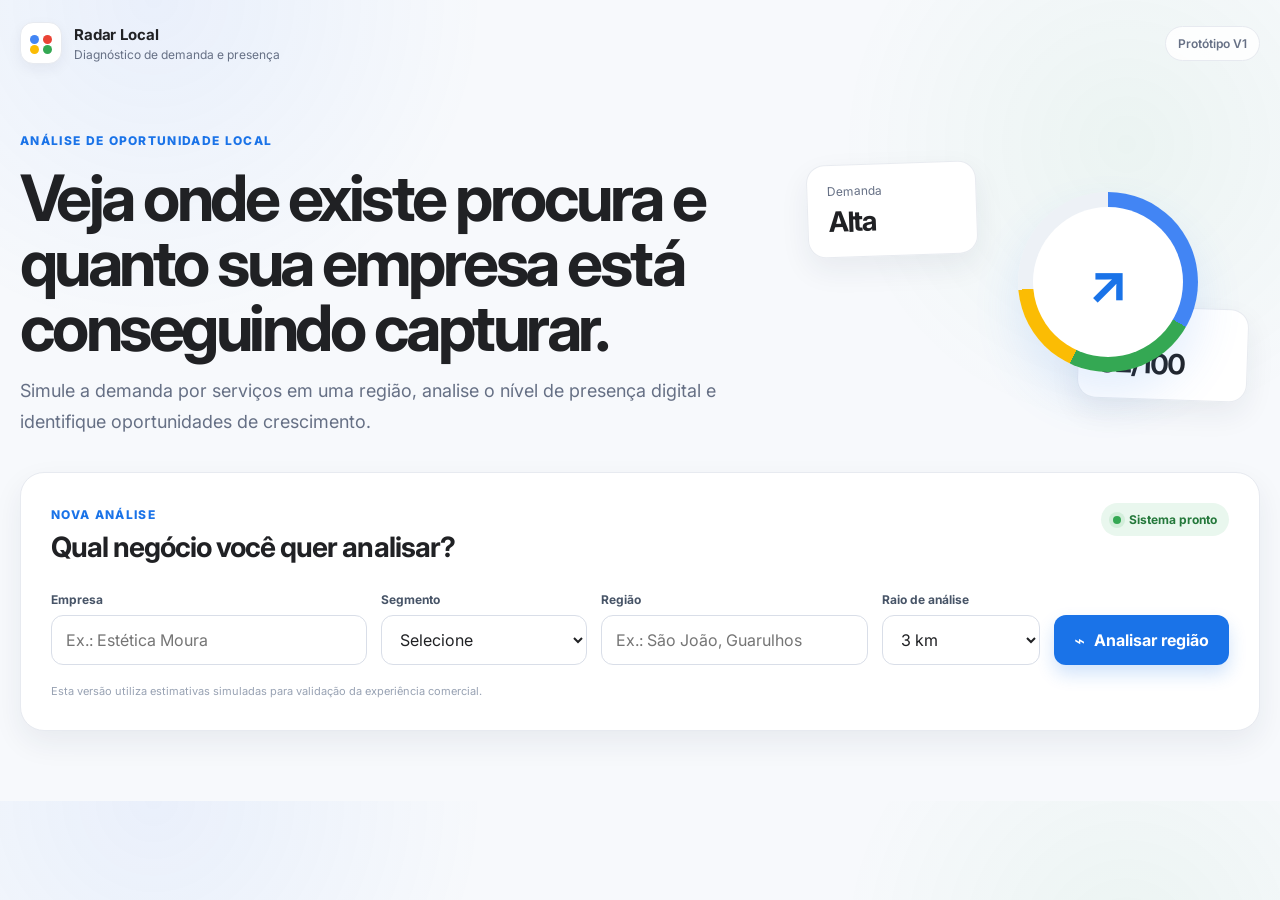
==== commit bc2fe05a: "Add files via upload" ====
--- a/index.html
+++ b/index.html
@@ -1,175 +1,81 @@
 <!DOCTYPE html>
 <html lang="pt-BR">
 <head>
-  <meta charset="UTF-8">
-
-  <meta
-  name="viewport"
-  content="width=device-width, initial-scale=1.0, maximum-scale=1.0, user-scalable=no, viewport-fit=cover"
-/>
-
-  <meta
-    name="theme-color"
-    content="#ffffff"
-  >
-
-  <title>Radar Local</title>
-
-  <link
-    rel="preconnect"
-    href="https://fonts.googleapis.com"
-  >
-
-  <link
-    rel="preconnect"
-    href="https://fonts.gstatic.com"
-    crossorigin
-  >
-
-  <link
-    href="https://fonts.googleapis.com/css2?family=Inter:wght@400;500;600;700;800&display=swap"
-    rel="stylesheet"
-  >
-
-  <link
-    rel="stylesheet"
-    href="css/style.css"
-  >
+  <meta charset="UTF-8" />
+  <meta name="viewport" content="width=device-width, initial-scale=1.0" />
+  <meta name="theme-color" content="#ffffff" />
+  <title>Radar Local — Diagnóstico de Demanda</title>
+
+  <link rel="preconnect" href="https://fonts.googleapis.com">
+  <link rel="preconnect" href="https://fonts.gstatic.com" crossorigin>
+  <link href="https://fonts.googleapis.com/css2?family=Inter:wght@400;500;600;700;800&display=swap" rel="stylesheet">
+
+  <link rel="stylesheet" href="css/style.css" />
 </head>
 
 <body>
-
   <div class="app-shell">
-
-    <!-- =========================
-         TOPO
-    ========================== -->
-
     <header class="topbar">
-
       <div class="brand">
-
-        <div class="brand-mark">
-          <span class="brand-dot blue"></span>
-          <span class="brand-dot red"></span>
-          <span class="brand-dot yellow"></span>
-          <span class="brand-dot green"></span>
-        </div>
-
-        <div class="brand-copy">
+        <div class="brand-mark" aria-hidden="true">
+          <span class="dot dot-blue"></span>
+          <span class="dot dot-red"></span>
+          <span class="dot dot-yellow"></span>
+          <span class="dot dot-green"></span>
+        </div>
+
+        <div>
           <strong>Radar Local</strong>
-          <span>Inteligência de demanda</span>
-        </div>
-
+          <span>Diagnóstico de demanda e presença</span>
+        </div>
       </div>
 
-      <div class="system-status">
-        <span class="system-status-dot"></span>
-        Online
-      </div>
-
+      <div class="topbar-badge">Protótipo V1</div>
     </header>
 
-
     <main>
-
-      <!-- =========================
-           HERO
-      ========================== -->
-
       <section class="hero">
-
         <div class="hero-copy">
-
-          <span class="eyebrow">
-            Inteligência de mercado local
-          </span>
-
-          <h1>
-            Descubra onde existe procura
-            e quanto sua empresa está
-            conseguindo capturar.
-          </h1>
-
+          <span class="eyebrow">Análise de oportunidade local</span>
+          <h1>Veja onde existe procura e quanto sua empresa está conseguindo capturar.</h1>
           <p>
-            Analise a demanda estimada da região,
-            identifique oportunidades e visualize
-            os principais gargalos de presença digital.
+            Simule a demanda por serviços em uma região, analise o nível de presença
+            digital e identifique oportunidades de crescimento.
           </p>
-
-        </div>
-
-
-        <div class="hero-dashboard">
-
-          <div class="hero-mini-card hero-card-one">
+        </div>
+
+        <div class="hero-visual" aria-hidden="true">
+          <div class="signal-card signal-card-a">
             <span>Demanda</span>
             <strong>Alta</strong>
           </div>
 
-          <div class="hero-score">
-
-            <div class="hero-score-inner">
-              <strong>42</strong>
-              <span>/100</span>
-            </div>
-
-          </div>
-
-          <div class="hero-mini-card hero-card-two">
-            <span>Oportunidade</span>
-            <strong>68%</strong>
-          </div>
-
-        </div>
-
+          <div class="signal-card signal-card-b">
+            <span>Presença</span>
+            <strong>32/100</strong>
+          </div>
+
+          <div class="signal-ring">
+            <div class="signal-ring-inner">↗</div>
+          </div>
+        </div>
       </section>
 
-
-      <!-- =========================
-           FORMULÁRIO
-      ========================== -->
-
-      <section
-        id="searchPanel"
-        class="panel search-panel"
-      >
-
+      <section class="panel search-panel">
         <div class="panel-heading">
-
           <div>
-
-            <span class="section-kicker">
-              Nova análise
-            </span>
-
-            <h2>
-              Qual negócio você quer analisar?
-            </h2>
-
-          </div>
-
-          <div class="ready-badge">
-            <span></span>
+            <span class="section-kicker">Nova análise</span>
+            <h2>Qual negócio você quer analisar?</h2>
+          </div>
+          <span class="status-chip">
+            <span class="status-dot"></span>
             Sistema pronto
-          </div>
-
-        </div>
-
-
-        <form
-          id="analysisForm"
-          class="analysis-form"
-        >
-
-          <!-- EMPRESA -->
-
-          <div class="field">
-
-            <label for="company">
-              Empresa
-            </label>
-
+          </span>
+        </div>
+
+        <form id="analysisForm" class="analysis-form">
+          <div class="field field-wide">
+            <label for="company">Empresa</label>
             <input
               id="company"
               name="company"
@@ -177,115 +83,27 @@
               placeholder="Ex.: Estética Moura"
               autocomplete="off"
               required
-            >
-
-          </div>
-
-
-          <!-- SEGMENTO -->
+            />
+          </div>
 
           <div class="field">
-
-            <label for="segment">
-              Segmento
-            </label>
-
-            <select
-              id="segment"
-              name="segment"
-              required
-            >
-
-              <option value="">
-                Selecione
-              </option>
-
-              <option value="estetica">
-                Clínica de Estética
-              </option>
-
-              <option value="podologia">
-                Podologia
-              </option>
-
-              <option value="odontologia">
-                Odontologia
-              </option>
-
-              <option value="beleza">
-                Salão / Beleza
-              </option>
-
-              <option value="assistencia">
-                Assistência Técnica
-              </option>
-
-              <option value="limpeza">
-                Limpeza de Estofados
-              </option>
-
-              <option value="vidracaria">
-                Vidraçaria
-              </option>
-
-              <option value="marmoraria">
-                Marmoraria
-              </option>
-
-              <option value="ar-condicionado">
-                Ar-condicionado
-              </option>
-
-              <option value="dedetizacao">
-                Dedetização
-              </option>
-
-              <option value="energia-solar">
-                Energia Solar
-              </option>
-
-              <option value="oficina">
-                Oficina Mecânica
-              </option>
-
-              <option value="outro">
-                Outro segmento
-              </option>
-
+            <label for="segment">Segmento</label>
+            <select id="segment" name="segment" required>
+              <option value="">Selecione</option>
+              <option value="estetica">Estética</option>
+              <option value="podologia">Podologia</option>
+              <option value="odontologia">Odontologia</option>
+              <option value="energia-solar">Energia Solar</option>
+              <option value="beleza">Salão / Beleza</option>
+              <option value="assistencia">Assistência Técnica</option>
+              <option value="vidracaria">Vidraçaria</option>
+              <option value="limpeza">Limpeza de Estofados</option>
+              <option value="advocacia">Advocacia</option>
             </select>
-
-          </div>
-
-
-          <!-- OUTRO SEGMENTO -->
-
-          <div
-            id="customSegmentField"
-            class="field hidden"
-          >
-
-            <label for="customSegment">
-              Nome do segmento
-            </label>
-
-            <input
-              id="customSegment"
-              name="customSegment"
-              type="text"
-              placeholder="Ex.: Chaveiro"
-            >
-
-          </div>
-
-
-          <!-- REGIÃO -->
+          </div>
 
           <div class="field">
-
-            <label for="region">
-              Região
-            </label>
-
+            <label for="region">Região</label>
             <input
               id="region"
               name="region"
@@ -293,1130 +111,308 @@
               placeholder="Ex.: São João, Guarulhos"
               autocomplete="off"
               required
-            >
-
-          </div>
-
-
-          <!-- RAIO -->
+            />
+          </div>
 
           <div class="field">
-
-            <label for="radius">
-              Raio de análise
-            </label>
-
-            <select
-              id="radius"
-              name="radius"
-            >
-
-              <option value="1">
-                1 km
-              </option>
-
-              <option
-                value="3"
-                selected
-              >
-                3 km
-              </option>
-
-              <option value="5">
-                5 km
-              </option>
-
-              <option value="8">
-                8 km
-              </option>
-
-              <option value="10">
-                10 km
-              </option>
-
+            <label for="radius">Raio de análise</label>
+            <select id="radius" name="radius">
+              <option value="1">1 km</option>
+              <option value="3" selected>3 km</option>
+              <option value="5">5 km</option>
+              <option value="8">8 km</option>
+              <option value="10">10 km</option>
             </select>
-
-          </div>
-
-
-          <!-- SERVIÇOS -->
-
-          <div
-            id="servicesField"
-            class="services-field hidden"
-          >
-
-            <div class="services-heading">
-
-              <div>
-
-                <label>
-                  Principais serviços
-                </label>
-
-                <span>
-                  Selecione o que a empresa oferece
-                </span>
-
-              </div>
-
-              <button
-                id="selectAllServices"
-                type="button"
-                class="text-button"
-              >
-                Selecionar todos
-              </button>
-
-            </div>
-
-            <div
-              id="servicesList"
-              class="services-list"
-            ></div>
-
-          </div>
-
-
-          <!-- BOTÃO -->
-
-          <button
-            type="submit"
-            class="primary-button"
-          >
-
-            <span class="button-radar-icon">
-              ⌁
-            </span>
-
-            <span>
-              Analisar região
-            </span>
-
+          </div>
+
+          <button type="submit" class="primary-button">
+            <span class="button-icon">⌁</span>
+            Analisar região
           </button>
-
         </form>
 
-
-        <p class="form-disclaimer">
-          Cenário estimado para análise estratégica
-          e validação comercial.
+        <p class="form-note">
+          Esta versão utiliza estimativas simuladas para validação da experiência comercial.
         </p>
-
       </section>
 
-
-      <!-- =========================
-           CARREGAMENTO
-      ========================== -->
-
-      <section
-        id="loadingSection"
-        class="panel loading-panel hidden"
-      >
-
-        <div class="loader-visual">
-
-          <div class="loader-orbit loader-orbit-one"></div>
-          <div class="loader-orbit loader-orbit-two"></div>
-
-          <div class="loader-center">
-            <span></span>
-          </div>
-
-        </div>
-
+      <section id="loadingSection" class="panel loading-panel hidden" aria-live="polite">
+        <div class="loader-orbit">
+          <div class="orbit orbit-a"></div>
+          <div class="orbit orbit-b"></div>
+          <div class="orbit-dot"></div>
+        </div>
 
         <div class="loading-content">
-
-          <span class="section-kicker">
-            Inteligência local
-          </span>
-
-          <h2 id="loadingTitle">
-            Mapeando região...
-          </h2>
-
-          <p id="loadingText">
-            Preparando análise.
-          </p>
-
+          <span class="section-kicker">Processando análise</span>
+          <h2 id="loadingTitle">Mapeando a região...</h2>
+          <p id="loadingText">Estamos preparando a leitura inicial do cenário.</p>
 
           <div class="progress-track">
-
-            <div
-              id="progressBar"
-              class="progress-bar"
-            ></div>
-
-          </div>
-
+            <div id="progressBar" class="progress-bar"></div>
+          </div>
 
           <div class="loading-steps">
-
-            <div
-              class="loading-step"
-              data-step="0"
-            >
-              <span></span>
+            <div class="loading-step" data-step="0">
+              <span class="step-indicator"></span>
               Localização
             </div>
-
-            <div
-              class="loading-step"
-              data-step="1"
-            >
-              <span></span>
-              Demanda
-            </div>
-
-            <div
-              class="loading-step"
-              data-step="2"
-            >
-              <span></span>
+            <div class="loading-step" data-step="1">
+              <span class="step-indicator"></span>
+              Intenções de busca
+            </div>
+            <div class="loading-step" data-step="2">
+              <span class="step-indicator"></span>
               Concorrência
             </div>
-
-            <div
-              class="loading-step"
-              data-step="3"
-            >
-              <span></span>
-              Score
-            </div>
-
-          </div>
-
-        </div>
-
+            <div class="loading-step" data-step="3">
+              <span class="step-indicator"></span>
+              Presença digital
+            </div>
+          </div>
+        </div>
       </section>
 
-
-      <!-- =========================
-           RESULTADOS
-      ========================== -->
-
-      <section
-        id="resultsSection"
-        class="results hidden"
-      >
-
-
-        <!-- CABEÇALHO MOBILE / STICKY -->
-
-        <div class="results-toolbar">
-
+      <section id="resultsSection" class="results hidden">
+        <div class="results-heading">
           <div>
-
-            <span>
-              Radar Local
-            </span>
-
-            <strong id="toolbarCompany">
-              Empresa
-            </strong>
-
-          </div>
-
-          <button
-            id="newAnalysisBtn"
-            type="button"
-            class="toolbar-button"
-          >
+            <span class="section-kicker">Diagnóstico concluído</span>
+            <h2 id="resultsTitle">Resultado da análise</h2>
+            <p id="resultsSubtitle"></p>
+          </div>
+
+          <button id="newAnalysisBtn" class="secondary-button" type="button">
             Nova análise
           </button>
-
-        </div>
-
-
-        <!-- CABEÇALHO -->
-
-        <div class="results-heading">
-
+        </div>
+
+        <div class="metric-grid">
+          <article class="metric-card metric-card-featured">
+            <div class="metric-label">
+              <span>Demanda estimada</span>
+              <span class="info-pill">simulação</span>
+            </div>
+            <strong id="weeklyDemand" class="metric-value">0</strong>
+            <span class="metric-caption">buscas estimadas por semana</span>
+            <div class="metric-trend positive">↗ procura relevante na região</div>
+          </article>
+
+          <article class="metric-card">
+            <div class="metric-label">Estimativa mensal</div>
+            <strong id="monthlyDemand" class="metric-value">0</strong>
+            <span class="metric-caption">buscas relacionadas</span>
+            <div class="mini-bars" aria-hidden="true">
+              <span style="height:32%"></span>
+              <span style="height:44%"></span>
+              <span style="height:38%"></span>
+              <span style="height:58%"></span>
+              <span style="height:70%"></span>
+              <span style="height:86%"></span>
+            </div>
+          </article>
+
+          <article class="metric-card">
+            <div class="metric-label">Presença local</div>
+            <div class="score-inline">
+              <strong id="presenceScore" class="metric-value">0</strong>
+              <span>/100</span>
+            </div>
+            <span id="presenceLabel" class="metric-caption">Baixa presença</span>
+            <div class="thermometer">
+              <div id="presenceThermometer" class="thermometer-fill"></div>
+            </div>
+          </article>
+
+          <article class="metric-card">
+            <div class="metric-label">Demanda não capturada</div>
+            <strong id="uncapturedDemand" class="metric-value">0%</strong>
+            <span class="metric-caption">oportunidade estimada</span>
+            <div id="captureStatus" class="metric-trend warning">atenção necessária</div>
+          </article>
+        </div>
+
+        <div class="analysis-grid">
+          <article class="panel score-card">
+            <div class="panel-heading compact">
+              <div>
+                <span class="section-kicker">Score geral</span>
+                <h3>Índice de presença local</h3>
+              </div>
+            </div>
+
+            <div class="score-layout">
+              <div class="score-gauge" id="scoreGauge">
+                <div class="score-gauge-inner">
+                  <strong id="mainScore">0</strong>
+                  <span>/100</span>
+                </div>
+              </div>
+
+              <div class="score-summary">
+                <div class="score-status" id="scoreStatus">Presença baixa</div>
+                <p id="scoreMessage">
+                  A empresa possui espaço relevante para melhorar sua visibilidade local.
+                </p>
+
+                <div class="score-scale">
+                  <span>Baixa</span>
+                  <span>Média</span>
+                  <span>Alta</span>
+                </div>
+                <div class="score-scale-bar">
+                  <span class="scale-red"></span>
+                  <span class="scale-yellow"></span>
+                  <span class="scale-green"></span>
+                </div>
+              </div>
+            </div>
+          </article>
+
+          <article class="panel opportunity-card">
+            <div class="panel-heading compact">
+              <div>
+                <span class="section-kicker">Leitura rápida</span>
+                <h3>Potencial da região</h3>
+              </div>
+            </div>
+
+            <div class="opportunity-list">
+              <div class="opportunity-row">
+                <div>
+                  <span>Demanda</span>
+                  <strong id="demandLevel">Alta</strong>
+                </div>
+                <div class="level-meter">
+                  <span id="demandMeter" class="level-meter-fill"></span>
+                </div>
+              </div>
+
+              <div class="opportunity-row">
+                <div>
+                  <span>Concorrência</span>
+                  <strong id="competitionLevel">Média</strong>
+                </div>
+                <div class="level-meter">
+                  <span id="competitionMeter" class="level-meter-fill"></span>
+                </div>
+              </div>
+
+              <div class="opportunity-row">
+                <div>
+                  <span>Visibilidade atual</span>
+                  <strong id="visibilityLevel">Baixa</strong>
+                </div>
+                <div class="level-meter">
+                  <span id="visibilityMeter" class="level-meter-fill"></span>
+                </div>
+              </div>
+            </div>
+
+            <div class="opportunity-highlight">
+              <span>Leitura do sistema</span>
+              <strong id="systemReading">
+                Existe demanda, mas a empresa captura pouco dessa oportunidade.
+              </strong>
+            </div>
+          </article>
+        </div>
+
+        <article class="panel keywords-panel">
+          <div class="panel-heading">
+            <div>
+              <span class="section-kicker">Intenções identificadas</span>
+              <h3>O que as pessoas estariam procurando na região</h3>
+            </div>
+            <span id="keywordsCount" class="soft-badge">0 termos</span>
+          </div>
+
+          <div id="keywordsList" class="keywords-list"></div>
+        </article>
+
+        <article class="panel diagnosis-panel">
+          <div class="panel-heading">
+            <div>
+              <span class="section-kicker">Diagnóstico</span>
+              <h3>Onde a empresa perde força hoje</h3>
+            </div>
+          </div>
+
+          <div class="diagnosis-grid">
+            <div class="diagnosis-item">
+              <div class="diagnosis-icon google-icon">G</div>
+              <div>
+                <span class="diagnosis-tag">Mecanismo 01</span>
+                <h4>Descoberta local</h4>
+                <p>
+                  Mede a força estimada dos sinais que ajudam o negócio a ser percebido
+                  no momento em que alguém procura pelo serviço na região.
+                </p>
+              </div>
+              <div class="diagnosis-score">
+                <strong id="googleScore">0</strong>
+                <span>/100</span>
+              </div>
+            </div>
+
+            <div class="diagnosis-item">
+              <div class="diagnosis-icon web-icon">◎</div>
+              <div>
+                <span class="diagnosis-tag">Mecanismo 02</span>
+                <h4>Autoridade percebida</h4>
+                <p>
+                  Mede a clareza e a consistência dos sinais que ajudam o potencial cliente
+                  a considerar a empresa como uma opção relevante.
+                </p>
+              </div>
+              <div class="diagnosis-score">
+                <strong id="authorityScore">0</strong>
+                <span>/100</span>
+              </div>
+            </div>
+
+            <div class="diagnosis-item">
+              <div class="diagnosis-icon review-icon">★</div>
+              <div>
+                <span class="diagnosis-tag">Mecanismo 03</span>
+                <h4>Confiança pública</h4>
+                <p>
+                  Mede a força estimada dos sinais de segurança e confiança que reduzem
+                  a dúvida antes de o cliente iniciar uma conversa.
+                </p>
+              </div>
+              <div class="diagnosis-score">
+                <strong id="reviewsScore">0</strong>
+                <span>/100</span>
+              </div>
+            </div>
+          </div>
+        </article>
+
+        <article class="report-generation-card">
           <div>
-
-            <span class="section-kicker">
-              Diagnóstico concluído
-            </span>
-
-            <h2 id="resultsTitle">
-              Resultado da análise
-            </h2>
-
-            <p id="resultsSubtitle"></p>
-
-          </div>
-
-        </div>
-
-
-        <!-- =========================
-             VISÃO GERAL
-        ========================== -->
-
-        <div class="result-section-heading">
-
-          <span>
-            01
-          </span>
-
-          <div>
-
-            <strong>
-              Visão geral
-            </strong>
-
+            <span class="section-kicker">Diagnóstico pronto</span>
+            <h3>Transforme esta análise em um relatório personalizado.</h3>
             <p>
-              Principais indicadores da região analisada.
+              O PDF mostra demanda, capacidade de captura e os principais pontos de atenção
+              sem apresentar preço, proposta ou solução antes da hora.
             </p>
-
-          </div>
-
-        </div>
-
-
-        <div class="metric-grid">
-
-          <!-- DEMANDA SEMANAL -->
-
-          <article class="metric-card metric-primary">
-
-            <div class="metric-top">
-
-              <span>
-                Demanda semanal
-              </span>
-
-              <span class="estimate-badge">
-                estimativa
-              </span>
-
-            </div>
-
-            <strong
-              id="weeklyDemand"
-              class="metric-number"
-            >
-              0
-            </strong>
-
-            <span class="metric-description">
-              buscas por semana
-            </span>
-
-            <div class="metric-indicator green">
-              ↑ procura ativa na região
-            </div>
-
-          </article>
-
-
-          <!-- PRESENÇA -->
-
-          <article class="metric-card">
-
-            <span class="metric-title">
-              Presença local
-            </span>
-
-            <div class="metric-score">
-
-              <strong id="presenceScore">
-                0
-              </strong>
-
-              <span>
-                /100
-              </span>
-
-            </div>
-
-            <span
-              id="presenceLabel"
-              class="metric-description"
-            >
-              Baixa
-            </span>
-
-            <div class="mini-meter">
-              <span id="presenceThermometer"></span>
-            </div>
-
-          </article>
-
-
-          <!-- MENSAL -->
-
-          <article class="metric-card">
-
-            <span class="metric-title">
-              Demanda mensal
-            </span>
-
-            <strong
-              id="monthlyDemand"
-              class="metric-number"
-            >
-              0
-            </strong>
-
-            <span class="metric-description">
-              buscas relacionadas
-            </span>
-
-            <div class="micro-chart">
-
-              <span></span>
-              <span></span>
-              <span></span>
-              <span></span>
-              <span></span>
-              <span></span>
-
-            </div>
-
-          </article>
-
-
-          <!-- NÃO CAPTURADA -->
-
-          <article class="metric-card opportunity-metric">
-
-            <span class="metric-title">
-              Demanda não capturada
-            </span>
-
-            <strong
-              id="uncapturedDemand"
-              class="metric-number"
-            >
-              0%
-            </strong>
-
-            <span class="metric-description">
-              oportunidade estimada
-            </span>
-
-            <div
-              id="captureStatus"
-              class="metric-indicator warning"
-            >
-              atenção necessária
-            </div>
-
-          </article>
-
-        </div>
-
-
-        <!-- =========================
-             OPORTUNIDADE
-        ========================== -->
-
-        <section class="opportunity-message">
-
-          <div class="opportunity-percentage">
-
-            <strong id="bigOpportunityNumber">
-              0%
-            </strong>
-
-            <span>
-              da oportunidade analisada
-            </span>
-
-          </div>
-
-
-          <div class="opportunity-copy">
-
-            <span class="section-kicker">
-              O que isso significa?
-            </span>
-
-            <h3>
-              Existe demanda.
-              O desafio é capturá-la.
-            </h3>
-
-            <p id="opportunityMessage">
-              A presença atual ainda não acompanha
-              o nível de procura identificado.
-            </p>
-
-          </div>
-
-        </section>
-
-
-        <!-- =========================
-             SCORE
-        ========================== -->
-
-        <div class="result-section-heading">
-
-          <span>
-            02
-          </span>
-
-          <div>
-
-            <strong>
-              Índice de presença
-            </strong>
-
-            <p>
-              Leitura consolidada da empresa.
-            </p>
-
-          </div>
-
-        </div>
-
-
-        <article class="panel score-panel">
-
-          <div class="score-main">
-
-            <div
-              id="scoreGauge"
-              class="score-gauge"
-            >
-
-              <div class="score-gauge-inner">
-
-                <strong id="mainScore">
-                  0
-                </strong>
-
-                <span>
-                  /100
-                </span>
-
-              </div>
-
-            </div>
-
-
-            <div class="score-copy">
-
-              <span class="section-kicker">
-                Score geral
-              </span>
-
-              <h3 id="scoreStatus">
-                Presença baixa
-              </h3>
-
-              <p id="scoreMessage">
-                Existe espaço relevante para evolução.
-              </p>
-
-            </div>
-
-          </div>
-
-
-          <div class="score-indicators">
-
-            <!-- DEMANDA -->
-
-            <div class="score-indicator">
-
-              <div class="score-indicator-heading">
-
-                <span>
-                  Demanda
-                </span>
-
-                <strong id="demandLevel">
-                  Alta
-                </strong>
-
-              </div>
-
-              <div class="score-bar">
-
-                <span id="demandMeter"></span>
-
-              </div>
-
-            </div>
-
-
-            <!-- CONCORRÊNCIA -->
-
-            <div class="score-indicator">
-
-              <div class="score-indicator-heading">
-
-                <span>
-                  Concorrência
-                </span>
-
-                <strong id="competitionLevel">
-                  Média
-                </strong>
-
-              </div>
-
-              <div class="score-bar">
-
-                <span id="competitionMeter"></span>
-
-              </div>
-
-            </div>
-
-
-            <!-- VISIBILIDADE -->
-
-            <div class="score-indicator">
-
-              <div class="score-indicator-heading">
-
-                <span>
-                  Visibilidade
-                </span>
-
-                <strong id="visibilityLevel">
-                  Baixa
-                </strong>
-
-              </div>
-
-              <div class="score-bar">
-
-                <span id="visibilityMeter"></span>
-
-              </div>
-
-            </div>
-
-          </div>
-
-
-          <div class="system-reading">
-
-            <span>
-              Leitura do sistema
-            </span>
-
-            <strong id="systemReading">
-              Existe demanda relevante na região.
-            </strong>
-
-          </div>
-
+          </div>
+
+          <button id="generateReportBtn" class="primary-button report-generation-button" type="button">
+            Abrir diagnóstico →
+          </button>
         </article>
 
-
-        <!-- =========================
-             PESQUISAS
-        ========================== -->
-
-        <div class="result-section-heading">
-
-          <span>
-            03
-          </span>
-
-          <div>
-
-            <strong>
-              Intenções de busca
-            </strong>
-
-            <p>
-              Termos relacionados aos serviços analisados.
-            </p>
-
-          </div>
-
-        </div>
-
-
-        <article class="panel keywords-panel">
-
-          <div class="keywords-header">
-
-            <div>
-
-              <span class="section-kicker">
-                Procura local
-              </span>
-
-              <h3>
-                O que as pessoas estariam procurando
-              </h3>
-
-            </div>
-
-            <span
-              id="keywordsCount"
-              class="count-badge"
-            >
-              0 termos
-            </span>
-
-          </div>
-
-
-          <div
-            id="keywordsList"
-            class="keywords-list"
-          ></div>
-
-
-          <button
-            id="toggleKeywordsBtn"
-            type="button"
-            class="expand-button hidden"
-          >
-            Ver todas as buscas
-          </button>
-
-        </article>
-
-
-        <!-- =========================
-             DIAGNÓSTICO
-        ========================== -->
-
-        <div class="result-section-heading">
-
-          <span>
-            04
-          </span>
-
-          <div>
-
-            <strong>
-              Diagnóstico
-            </strong>
-
-            <p>
-              Principais gargalos identificados.
-            </p>
-
-          </div>
-
-        </div>
-
-
-        <article class="panel diagnosis-panel">
-
-          <!-- GOOGLE -->
-
-          <div class="diagnosis-accordion">
-
-            <button
-              class="diagnosis-trigger"
-              type="button"
-            >
-
-              <div class="diagnosis-main">
-
-                <div class="diagnosis-icon google">
-                  G
-                </div>
-
-                <div>
-
-                  <span>
-                    Mecanismo 01
-                  </span>
-
-                  <strong>
-                    Relevância no Google
-                  </strong>
-
-                </div>
-
-              </div>
-
-
-              <div class="diagnosis-result">
-
-                <strong id="googleScore">
-                  0
-                </strong>
-
-                <span>
-                  /100
-                </span>
-
-                <i>
-                  +
-                </i>
-
-              </div>
-
-            </button>
-
-
-            <div class="diagnosis-content">
-
-              <p>
-                Estrutura, categorias, serviços e informações
-                precisam ajudar o buscador a compreender
-                melhor para quais pesquisas a empresa
-                é relevante.
-              </p>
-
-            </div>
-
-          </div>
-
-
-          <!-- SITE -->
-
-          <div class="diagnosis-accordion">
-
-            <button
-              class="diagnosis-trigger"
-              type="button"
-            >
-
-              <div class="diagnosis-main">
-
-                <div class="diagnosis-icon authority">
-                  ◎
-                </div>
-
-                <div>
-
-                  <span>
-                    Mecanismo 02
-                  </span>
-
-                  <strong>
-                    Autoridade digital
-                  </strong>
-
-                </div>
-
-              </div>
-
-
-              <div class="diagnosis-result">
-
-                <strong id="authorityScore">
-                  0
-                </strong>
-
-                <span>
-                  /100
-                </span>
-
-                <i>
-                  +
-                </i>
-
-              </div>
-
-            </button>
-
-
-            <div class="diagnosis-content">
-
-              <p>
-                Uma presença digital estruturada organiza
-                serviços, localização e contexto,
-                aumentando a clareza para o cliente
-                e fortalecendo a autoridade do negócio.
-              </p>
-
-            </div>
-
-          </div>
-
-
-          <!-- AVALIAÇÕES -->
-
-          <div class="diagnosis-accordion">
-
-            <button
-              class="diagnosis-trigger"
-              type="button"
-            >
-
-              <div class="diagnosis-main">
-
-                <div class="diagnosis-icon review">
-                  ★
-                </div>
-
-                <div>
-
-                  <span>
-                    Mecanismo 03
-                  </span>
-
-                  <strong>
-                    Confiança e avaliações
-                  </strong>
-
-                </div>
-
-              </div>
-
-
-              <div class="diagnosis-result">
-
-                <strong id="reviewsScore">
-                  0
-                </strong>
-
-                <span>
-                  /100
-                </span>
-
-                <i>
-                  +
-                </i>
-
-              </div>
-
-            </button>
-
-
-            <div class="diagnosis-content">
-
-              <p>
-                Avaliações frequentes e consistentes
-                ajudam a construir confiança,
-                percepção de autoridade e segurança
-                para novos clientes.
-              </p>
-
-            </div>
-
-          </div>
-
-        </article>
-
-
-        <!-- =========================
-             SOLUÇÃO
-        ========================== -->
-
-        <div class="result-section-heading">
-
-          <span>
-            05
-          </span>
-
-          <div>
-
-            <strong>
-              Plano recomendado
-            </strong>
-
-            <p>
-              Estrutura para aumentar a capacidade de captura.
-            </p>
-
-          </div>
-
-        </div>
-
-
-        <article class="solution-card">
-
-          <span class="section-kicker">
-            Plano de Captura Local
-          </span>
-
-          <h3>
-            Transforme presença digital
-            em oportunidade comercial.
-          </h3>
-
-          <p>
-            Estruture os principais mecanismos
-            para ampliar sua capacidade de aparecer,
-            gerar confiança e receber novos contatos.
-          </p>
-
-
-          <div class="solution-list">
-
-            <div class="solution-item">
-
-              <span class="solution-check">
-                ✓
-              </span>
-
-              <div>
-
-                <strong>
-                  Google estruturado
-                </strong>
-
-                <span>
-                  Perfil preparado para relevância local
-                </span>
-
-              </div>
-
-            </div>
-
-
-            <div class="solution-item">
-
-              <span class="solution-check">
-                ✓
-              </span>
-
-              <div>
-
-                <strong>
-                  Site profissional
-                </strong>
-
-                <span>
-                  Autoridade e informação para o cliente
-                </span>
-
-              </div>
-
-            </div>
-
-
-            <div class="solution-item">
-
-              <span class="solution-check">
-                ✓
-              </span>
-
-              <div>
-
-                <strong>
-                  Sistema de avaliações
-                </strong>
-
-                <span>
-                  Processo contínuo de construção de confiança
-                </span>
-
-              </div>
-
-            </div>
-
-          </div>
-
-          <div class="proposal-action">
-
-  <div class="proposal-action-copy">
-
-    <span>
-      Plano personalizado
-    </span>
-
-    <strong>
-      Gere a recomendação completa
-      para esta empresa.
-    </strong>
-
-    <p>
-      O plano será criado automaticamente
-      com os dados desta análise.
-    </p>
-
+        <p class="legal-note">
+          Protótipo de demonstração. Os volumes, scores e cenários exibidos nesta versão
+          são estimativas simuladas para validação comercial e não representam dados de
+          pesquisa medidos em tempo real.
+        </p>
+      </section>
+    </main>
   </div>
-
-  <button
-    id="generateProposalBtn"
-    type="button"
-    class="generate-proposal-button"
-  >
-    <span>
-      Gerar Plano de Captura
-    </span>
-
-    <strong>
-      →
-    </strong>
-  </button>
-
-</div>
-
-        </article>
-
-
-        <p class="legal-note">
-          Protótipo de demonstração.
-          Os volumes, scores e cenários desta versão
-          são estimativas simuladas para validação
-          da experiência comercial e não representam
-          dados de pesquisa medidos em tempo real.
-        </p>
-
-      </section>
-
-    </main>
-
-  </div>
-
 
   <script src="js/data.js"></script>
   <script src="js/app.js"></script>
-<script src="js/data.js"></script>
-<script src="js/app.js"></script>
-
-<script>
-  document.addEventListener(
-    "gesturestart",
-    function (event) {
-      event.preventDefault();
-    },
-    { passive: false }
-  );
-
-  document.addEventListener(
-    "gesturechange",
-    function (event) {
-      event.preventDefault();
-    },
-    { passive: false }
-  );
-
-  document.addEventListener(
-    "gestureend",
-    function (event) {
-      event.preventDefault();
-    },
-    { passive: false }
-  );
-
-  document.addEventListener(
-    "touchmove",
-    function (event) {
-      if (event.touches.length > 1) {
-        event.preventDefault();
-      }
-    },
-    { passive: false }
-  );
-
-  let lastTouchEnd = 0;
-
-  document.addEventListener(
-    "touchend",
-    function (event) {
-      const now = Date.now();
-
-      if (now - lastTouchEnd <= 300) {
-        event.preventDefault();
-      }
-
-      lastTouchEnd = now;
-    },
-    { passive: false }
-  );
-</script>
-
 </body>
 </html>
--- a/css/style.css
+++ b/css/style.css
@@ -1,43 +1,25 @@
 :root {
-  --bg: #f5f8fc;
+  --bg: #f7f9fc;
   --surface: #ffffff;
   --surface-soft: #f8fafc;
-
   --text: #202124;
-  --text-soft: #667085;
-  --text-light: #98a2b3;
-
-  --line: #e4e9f1;
-
+  --muted: #667085;
+  --muted-2: #98a2b3;
+  --line: #e7eaf0;
   --blue: #1a73e8;
   --blue-2: #4285f4;
   --blue-soft: #eaf2ff;
-
   --green: #34a853;
-  --green-soft: #eaf7ee;
-
+  --green-soft: #e9f7ee;
   --yellow: #fbbc04;
   --yellow-soft: #fff7d6;
-
   --red: #ea4335;
   --red-soft: #fdecea;
-
-  --shadow:
-    0 14px 35px rgba(31, 45, 75, 0.07);
-
-  --shadow-soft:
-    0 8px 20px rgba(31, 45, 75, 0.05);
-
-  --radius-xl: 28px;
-  --radius-lg: 22px;
-  --radius-md: 16px;
+  --shadow: 0 12px 30px rgba(26, 39, 70, 0.07);
+  --radius-lg: 24px;
+  --radius-md: 18px;
   --radius-sm: 12px;
 }
-
-
-/* =========================
-   RESET
-========================= */
 
 * {
   box-sizing: border-box;
@@ -49,29 +31,12 @@
 
 body {
   margin: 0;
-
-  font-family:
-    "Inter",
-    system-ui,
-    -apple-system,
-    BlinkMacSystemFont,
-    "Segoe UI",
-    sans-serif;
-
+  font-family: "Inter", system-ui, -apple-system, BlinkMacSystemFont, "Segoe UI", sans-serif;
+  color: var(--text);
   background:
-    radial-gradient(
-      circle at 10% 0%,
-      rgba(66, 133, 244, 0.08),
-      transparent 25%
-    ),
-    radial-gradient(
-      circle at 90% 20%,
-      rgba(52, 168, 83, 0.05),
-      transparent 20%
-    ),
+    radial-gradient(circle at 12% 0%, rgba(66, 133, 244, 0.08), transparent 24%),
+    radial-gradient(circle at 88% 18%, rgba(52, 168, 83, 0.06), transparent 22%),
     var(--bg);
-
-  color: var(--text);
 }
 
 button,
@@ -84,3776 +49,1137 @@
   cursor: pointer;
 }
 
+.app-shell {
+  width: min(1240px, calc(100% - 32px));
+  margin: 0 auto;
+  padding-bottom: 70px;
+}
+
+.topbar {
+  height: 86px;
+  display: flex;
+  align-items: center;
+  justify-content: space-between;
+}
+
+.brand {
+  display: flex;
+  align-items: center;
+  gap: 12px;
+}
+
+.brand-mark {
+  width: 42px;
+  height: 42px;
+  border-radius: 13px;
+  background: var(--surface);
+  border: 1px solid var(--line);
+  box-shadow: 0 5px 14px rgba(26, 39, 70, 0.06);
+  position: relative;
+}
+
+.dot {
+  position: absolute;
+  width: 9px;
+  height: 9px;
+  border-radius: 50%;
+}
+
+.dot-blue {
+  background: var(--blue-2);
+  left: 9px;
+  top: 9px;
+}
+
+.dot-red {
+  background: var(--red);
+  right: 9px;
+  top: 9px;
+}
+
+.dot-yellow {
+  background: var(--yellow);
+  left: 9px;
+  bottom: 9px;
+}
+
+.dot-green {
+  background: var(--green);
+  right: 9px;
+  bottom: 9px;
+}
+
+.brand strong,
+.brand span {
+  display: block;
+}
+
+.brand strong {
+  font-size: 15px;
+  letter-spacing: -0.01em;
+}
+
+.brand span {
+  margin-top: 3px;
+  font-size: 12px;
+  color: var(--muted);
+}
+
+.topbar-badge,
+.soft-badge,
+.info-pill {
+  border: 1px solid var(--line);
+  background: rgba(255,255,255,.86);
+  color: var(--muted);
+  border-radius: 999px;
+}
+
+.topbar-badge {
+  padding: 9px 12px;
+  font-size: 12px;
+  font-weight: 600;
+}
+
+.hero {
+  min-height: 380px;
+  display: grid;
+  grid-template-columns: 1.2fr .8fr;
+  gap: 52px;
+  align-items: center;
+  padding: 42px 0 34px;
+}
+
+.eyebrow,
+.section-kicker {
+  color: var(--blue);
+  font-size: 12px;
+  font-weight: 800;
+  text-transform: uppercase;
+  letter-spacing: .11em;
+}
+
+.hero h1 {
+  max-width: 820px;
+  margin: 16px 0 16px;
+  font-size: clamp(38px, 5vw, 68px);
+  line-height: 1.02;
+  letter-spacing: -0.055em;
+  font-weight: 700;
+}
+
+.hero p {
+  max-width: 720px;
+  margin: 0;
+  color: var(--muted);
+  font-size: 18px;
+  line-height: 1.7;
+}
+
+.hero-visual {
+  min-height: 310px;
+  position: relative;
+}
+
+.signal-card {
+  position: absolute;
+  min-width: 170px;
+  padding: 18px 20px;
+  border-radius: 18px;
+  background: rgba(255,255,255,.94);
+  border: 1px solid rgba(231,234,240,.95);
+  box-shadow: var(--shadow);
+  animation: float 5.5s ease-in-out infinite;
+}
+
+.signal-card span,
+.signal-card strong {
+  display: block;
+}
+
+.signal-card span {
+  color: var(--muted);
+  font-size: 12px;
+  margin-bottom: 6px;
+}
+
+.signal-card strong {
+  font-size: 28px;
+  letter-spacing: -.04em;
+}
+
+.signal-card-a {
+  top: 35px;
+  left: 22px;
+  transform: rotate(-2deg);
+}
+
+.signal-card-b {
+  bottom: 38px;
+  right: 12px;
+  animation-delay: -2.2s;
+  transform: rotate(2deg);
+}
+
+.signal-ring {
+  position: absolute;
+  width: 180px;
+  height: 180px;
+  border-radius: 50%;
+  top: 64px;
+  right: 62px;
+  background: conic-gradient(
+    var(--blue-2) 0deg 120deg,
+    var(--green) 120deg 205deg,
+    var(--yellow) 205deg 265deg,
+    #edf1f6 265deg 360deg
+  );
+  padding: 15px;
+  box-shadow: 0 25px 48px rgba(66, 133, 244, .14);
+}
+
+.signal-ring-inner {
+  width: 100%;
+  height: 100%;
+  border-radius: 50%;
+  display: grid;
+  place-items: center;
+  background: var(--surface);
+  color: var(--blue);
+  font-size: 56px;
+  font-weight: 700;
+}
+
+@keyframes float {
+  0%, 100% { translate: 0 0; }
+  50% { translate: 0 -8px; }
+}
+
+.panel {
+  background: var(--surface);
+  border: 1px solid var(--line);
+  border-radius: var(--radius-lg);
+  box-shadow: var(--shadow);
+}
+
+.search-panel {
+  padding: 30px;
+}
+
+.panel-heading,
+.results-heading {
+  display: flex;
+  align-items: flex-start;
+  justify-content: space-between;
+  gap: 20px;
+}
+
+.panel-heading h2,
+.results-heading h2,
+.panel-heading h3 {
+  margin: 7px 0 0;
+  letter-spacing: -0.035em;
+}
+
+.panel-heading h2,
+.results-heading h2 {
+  font-size: 28px;
+}
+
+.panel-heading h3 {
+  font-size: 23px;
+}
+
+.panel-heading.compact h3 {
+  margin-top: 6px;
+}
+
+.status-chip {
+  display: inline-flex;
+  align-items: center;
+  gap: 8px;
+  padding: 9px 12px;
+  border-radius: 999px;
+  background: var(--green-soft);
+  color: #24783b;
+  font-size: 12px;
+  font-weight: 700;
+}
+
+.status-dot {
+  width: 8px;
+  height: 8px;
+  background: var(--green);
+  border-radius: 50%;
+  box-shadow: 0 0 0 4px rgba(52,168,83,.12);
+}
+
+.analysis-form {
+  margin-top: 28px;
+  display: grid;
+  grid-template-columns: 1.3fr .85fr 1.1fr .65fr auto;
+  gap: 14px;
+  align-items: end;
+}
+
+.field {
+  display: flex;
+  flex-direction: column;
+  gap: 8px;
+}
+
+.field label {
+  font-size: 12px;
+  font-weight: 700;
+  color: #475467;
+}
+
+.field input,
+.field select {
+  width: 100%;
+  height: 50px;
+  border-radius: 12px;
+  border: 1px solid #d9dee8;
+  background: #fff;
+  padding: 0 14px;
+  outline: none;
+  color: var(--text);
+  transition: border-color .2s ease, box-shadow .2s ease, transform .2s ease;
+}
+
+.field input:focus,
+.field select:focus {
+  border-color: var(--blue-2);
+  box-shadow: 0 0 0 4px rgba(66,133,244,.11);
+}
+
+.primary-button,
+.secondary-button {
+  border: none;
+  border-radius: 12px;
+  font-weight: 700;
+  transition: transform .2s ease, box-shadow .2s ease, background .2s ease;
+}
+
+.primary-button {
+  min-height: 50px;
+  padding: 0 20px;
+  color: #fff;
+  background: var(--blue);
+  box-shadow: 0 9px 18px rgba(26,115,232,.20);
+  display: inline-flex;
+  align-items: center;
+  justify-content: center;
+  gap: 9px;
+}
+
+.primary-button:hover {
+  transform: translateY(-1px);
+  box-shadow: 0 12px 22px rgba(26,115,232,.24);
+}
+
+.button-icon {
+  font-size: 18px;
+}
+
+.secondary-button {
+  padding: 11px 15px;
+  color: var(--blue);
+  background: var(--blue-soft);
+}
+
+.secondary-button:hover {
+  background: #dce9ff;
+}
+
+.form-note,
+.legal-note {
+  margin: 18px 0 0;
+  color: var(--muted-2);
+  font-size: 11px;
+  line-height: 1.5;
+}
+
 .hidden {
   display: none !important;
 }
 
-
-/* =========================
-   ESTRUTURA
-========================= */
-
-.app-shell {
-  width:
-    min(
-      1220px,
-      calc(100% - 32px)
-    );
-
-  margin:
-    0 auto;
-
-  padding-bottom:
-    80px;
-}
-
-
-/* =========================
-   TOPO
-========================= */
-
-.topbar {
-  min-height:
-    82px;
-
-  display:
-    flex;
-
-  align-items:
-    center;
-
-  justify-content:
-    space-between;
-
-  gap:
-    20px;
-}
-
-.brand {
-  display:
-    flex;
-
-  align-items:
-    center;
-
-  gap:
-    12px;
-}
-
-.brand-mark {
-  width:
-    42px;
-
-  height:
-    42px;
-
-  border-radius:
-    13px;
-
-  background:
-    var(--surface);
-
-  border:
-    1px solid var(--line);
-
-  box-shadow:
-    var(--shadow-soft);
-
-  position:
-    relative;
-
-  flex-shrink:
-    0;
-}
-
-.brand-dot {
-  width:
-    9px;
-
-  height:
-    9px;
-
-  border-radius:
-    999px;
-
-  position:
-    absolute;
-}
-
-.brand-dot.blue {
-  background:
-    var(--blue-2);
-
-  left:
-    9px;
-
-  top:
-    9px;
-}
-
-.brand-dot.red {
-  background:
-    var(--red);
-
-  right:
-    9px;
-
-  top:
-    9px;
-}
-
-.brand-dot.yellow {
-  background:
-    var(--yellow);
-
-  left:
-    9px;
-
-  bottom:
-    9px;
-}
-
-.brand-dot.green {
-  background:
-    var(--green);
-
-  right:
-    9px;
-
-  bottom:
-    9px;
-}
-
-.brand-copy strong,
-.brand-copy span {
-  display:
-    block;
-}
-
-.brand-copy strong {
-  font-size:
-    15px;
-
-  letter-spacing:
-    -0.01em;
-}
-
-.brand-copy span {
-  margin-top:
-    3px;
-
-  font-size:
-    11px;
-
-  color:
-    var(--text-soft);
-}
-
-.system-status {
-  display:
-    inline-flex;
-
-  align-items:
-    center;
-
-  gap:
-    8px;
-
-  padding:
-    8px 11px;
-
-  border-radius:
-    999px;
-
-  background:
-    var(--surface);
-
-  border:
-    1px solid var(--line);
-
-  color:
-    var(--text-soft);
-
-  font-size:
-    11px;
-
-  font-weight:
-    700;
-}
-
-.system-status-dot {
-  width:
-    8px;
-
-  height:
-    8px;
-
-  border-radius:
-    50%;
-
-  background:
-    var(--green);
-
-  box-shadow:
-    0 0 0 4px rgba(52, 168, 83, 0.11);
-}
-
-
-/* =========================
-   HERO
-========================= */
-
-.hero {
-  min-height:
-    370px;
-
-  padding:
-    42px 0 36px;
-
-  display:
-    grid;
-
-  grid-template-columns:
-    1.15fr 0.85fr;
-
-  align-items:
-    center;
-
-  gap:
-    50px;
-}
-
-.eyebrow,
-.section-kicker {
-  display:
-    inline-block;
-
-  color:
-    var(--blue);
-
-  font-size:
-    11px;
-
-  font-weight:
-    800;
-
-  text-transform:
-    uppercase;
-
-  letter-spacing:
-    0.11em;
-}
-
-.hero h1 {
-  max-width:
-    760px;
-
-  margin:
-    15px 0 16px;
-
-  font-size:
-    clamp(
-      40px,
-      5vw,
-      68px
-    );
-
-  line-height:
-    1.02;
-
-  letter-spacing:
-    -0.055em;
-
-  font-weight:
-    700;
-}
-
-.hero p {
-  max-width:
-    720px;
-
-  margin:
-    0;
-
-  color:
-    var(--text-soft);
-
-  font-size:
-    17px;
-
-  line-height:
-    1.65;
-}
-
-
-/* =========================
-   VISUAL HERO
-========================= */
-
-.hero-dashboard {
-  min-height:
-    290px;
-
-  position:
-    relative;
-}
-
-.hero-mini-card {
-  position:
-    absolute;
-
-  padding:
-    17px 19px;
-
-  min-width:
-    165px;
-
-  background:
-    rgba(255, 255, 255, 0.95);
-
-  border:
-    1px solid var(--line);
-
-  border-radius:
-    18px;
-
-  box-shadow:
-    var(--shadow);
-
-  animation:
-    floatingCard 5s ease-in-out infinite;
-}
-
-.hero-mini-card span,
-.hero-mini-card strong {
-  display:
-    block;
-}
-
-.hero-mini-card span {
-  font-size:
-    11px;
-
-  color:
-    var(--text-soft);
-}
-
-.hero-mini-card strong {
-  margin-top:
-    5px;
-
-  font-size:
-    27px;
-
-  letter-spacing:
-    -0.04em;
-}
-
-.hero-card-one {
-  left:
-    10px;
-
-  top:
-    34px;
-}
-
-.hero-card-two {
-  right:
-    0;
-
-  bottom:
-    40px;
-
-  animation-delay:
-    -2s;
-}
-
-.hero-score {
-  width:
-    170px;
-
-  height:
-    170px;
-
-  position:
-    absolute;
-
-  right:
-    45px;
-
-  top:
-    60px;
-
-  padding:
-    13px;
-
-  border-radius:
-    50%;
-
-  background:
-    conic-gradient(
-      var(--blue)
-      0deg
-      150deg,
-      var(--green)
-      150deg
-      215deg,
-      var(--yellow)
-      215deg
-      260deg,
-      #edf1f6
-      260deg
-      360deg
-    );
-
-  box-shadow:
-    0 20px 45px rgba(66, 133, 244, 0.15);
-}
-
-.hero-score-inner {
-  width:
-    100%;
-
-  height:
-    100%;
-
-  border-radius:
-    50%;
-
-  background:
-    var(--surface);
-
-  display:
-    flex;
-
-  align-items:
-    center;
-
-  justify-content:
-    center;
-
-  flex-direction:
-    column;
-}
-
-.hero-score-inner strong {
-  font-size:
-    48px;
-
-  letter-spacing:
-    -0.06em;
-}
-
-.hero-score-inner span {
-  margin-top:
-    2px;
-
-  font-size:
-    12px;
-
-  color:
-    var(--text-soft);
-}
-
-@keyframes floatingCard {
-  0%,
-  100% {
-    transform:
-      translateY(0);
-  }
-
-  50% {
-    transform:
-      translateY(-8px);
-  }
-}
-
-
-/* =========================
-   PAINÉIS
-========================= */
-
-.panel {
-  background:
-    var(--surface);
-
-  border:
-    1px solid var(--line);
-
-  border-radius:
-    var(--radius-xl);
-
-  box-shadow:
-    var(--shadow);
-}
-
-.search-panel {
-  padding:
-    30px;
-}
-
-.panel-heading {
-  display:
-    flex;
-
-  justify-content:
-    space-between;
-
-  align-items:
-    flex-start;
-
-  gap:
-    20px;
-}
-
-.panel-heading h2 {
-  margin:
-    8px 0 0;
-
-  font-size:
-    28px;
-
-  letter-spacing:
-    -0.04em;
-}
-
-.ready-badge {
-  display:
-    inline-flex;
-
-  align-items:
-    center;
-
-  gap:
-    8px;
-
-  padding:
-    9px 12px;
-
-  border-radius:
-    999px;
-
-  background:
-    var(--green-soft);
-
-  color:
-    #23793a;
-
-  font-size:
-    11px;
-
-  font-weight:
-    700;
-
-  white-space:
-    nowrap;
-}
-
-.ready-badge span {
-  width:
-    8px;
-
-  height:
-    8px;
-
-  border-radius:
-    50%;
-
-  background:
-    var(--green);
-
-  box-shadow:
-    0 0 0 4px rgba(52, 168, 83, 0.11);
-}
-
-
-/* =========================
-   FORMULÁRIO
-========================= */
-
-.analysis-form {
-  margin-top:
-    26px;
-
-  display:
-    grid;
-
-  grid-template-columns:
-    1.2fr 1fr 1fr 0.7fr auto;
-
-  gap:
-    14px;
-
-  align-items:
-    end;
-}
-
-.field {
-  display:
-    flex;
-
-  flex-direction:
-    column;
-
-  gap:
-    8px;
-}
-
-.field label,
-.services-heading label {
-  font-size:
-    11px;
-
-  font-weight:
-    700;
-
-  color:
-    #475467;
-}
-
-.field input,
-.field select {
-  width:
-    100%;
-
-  height:
-    50px;
-
-  padding:
-    0 14px;
-
-  border-radius:
-    12px;
-
-  border:
-    1px solid #d7dde7;
-
-  background:
-    #ffffff;
-
-  outline:
-    none;
-
-  color:
-    var(--text);
-
-  transition:
-    0.2s ease;
-}
-
-.field input:focus,
-.field select:focus {
-  border-color:
-    var(--blue-2);
-
-  box-shadow:
-    0 0 0 4px rgba(66, 133, 244, 0.1);
-}
-
-.primary-button {
-  min-height:
-    50px;
-
-  padding:
-    0 20px;
-
-  border:
-    0;
-
-  border-radius:
-    12px;
-
-  background:
-    var(--blue);
-
-  color:
-    #ffffff;
-
-  font-weight:
-    700;
-
-  display:
-    inline-flex;
-
-  align-items:
-    center;
-
-  justify-content:
-    center;
-
-  gap:
-    9px;
-
-  box-shadow:
-    0 10px 20px rgba(26, 115, 232, 0.2);
-
-  transition:
-    0.2s ease;
-}
-
-.primary-button:hover {
-  transform:
-    translateY(-1px);
-
-  box-shadow:
-    0 13px 24px rgba(26, 115, 232, 0.24);
-}
-
-.button-radar-icon {
-  font-size:
-    17px;
-}
-
-.form-disclaimer {
-  margin:
-    17px 0 0;
-
-  color:
-    var(--text-light);
-
-  font-size:
-    10px;
-
-  line-height:
-    1.55;
-}
-
-
-/* =========================
-   SERVIÇOS
-========================= */
-
-.services-field {
-  grid-column:
-    1 / -1;
-
-  padding:
-    18px;
-
-  border-radius:
-    16px;
-
-  background:
-    var(--surface-soft);
-
-  border:
-    1px solid #edf0f4;
-}
-
-.services-heading {
-  display:
-    flex;
-
-  align-items:
-    center;
-
-  justify-content:
-    space-between;
-
-  gap:
-    15px;
-
-  margin-bottom:
-    13px;
-}
-
-.services-heading > div {
-  display:
-    flex;
-
-  flex-direction:
-    column;
-
-  gap:
-    4px;
-}
-
-.services-heading span {
-  font-size:
-    10px;
-
-  color:
-    var(--text-light);
-}
-
-.text-button {
-  border:
-    0;
-
-  background:
-    transparent;
-
-  color:
-    var(--blue);
-
-  font-size:
-    10px;
-
-  font-weight:
-    700;
-}
-
-.services-list {
-  display:
-    flex;
-
-  flex-wrap:
-    wrap;
-
-  gap:
-    8px;
-}
-
-.service-option {
-  position:
-    relative;
-}
-
-.service-option input {
-  position:
-    absolute;
-
-  opacity:
-    0;
-
-  pointer-events:
-    none;
-}
-
-.service-option label {
-  display:
-    inline-flex;
-
-  align-items:
-    center;
-
-  justify-content:
-    center;
-
-  min-height:
-    38px;
-
-  padding:
-    0 13px;
-
-  border-radius:
-    999px;
-
-  border:
-    1px solid #dde3ec;
-
-  background:
-    #ffffff;
-
-  color:
-    #475467;
-
-  font-size:
-    10px;
-
-  font-weight:
-    600;
-
-  cursor:
-    pointer;
-
-  transition:
-    0.2s ease;
-}
-
-.service-option input:checked + label {
-  border-color:
-    #b8d2fb;
-
-  background:
-    var(--blue-soft);
-
-  color:
-    var(--blue);
-
-  box-shadow:
-    inset 0 0 0 1px rgba(26, 115, 232, 0.05);
-}
-
-
-/* =========================
-   LOADING
-========================= */
-
 .loading-panel {
-  margin-top:
-    20px;
-
-  padding:
-    38px;
-
-  display:
-    grid;
-
-  grid-template-columns:
-    140px 1fr;
-
-  align-items:
-    center;
-
-  gap:
-    35px;
-
-  overflow:
-    hidden;
-
-  position:
-    relative;
-}
-
-.loader-visual {
-  width:
-    112px;
-
-  height:
-    112px;
-
-  margin:
-    0 auto;
-
-  position:
-    relative;
+  margin-top: 20px;
+  padding: 38px;
+  display: grid;
+  grid-template-columns: 140px 1fr;
+  gap: 34px;
+  align-items: center;
+  overflow: hidden;
+  position: relative;
+}
+
+.loading-panel::after {
+  content: "";
+  position: absolute;
+  width: 300px;
+  height: 300px;
+  right: -90px;
+  top: -130px;
+  border-radius: 50%;
+  background: rgba(66,133,244,.05);
 }
 
 .loader-orbit {
-  position:
-    absolute;
-
-  border-radius:
-    50%;
-
-  border:
-    2px solid transparent;
-}
-
-.loader-orbit-one {
-  inset:
-    0;
-
-  border-top-color:
-    var(--blue);
-
-  border-right-color:
-    rgba(26, 115, 232, 0.2);
-
-  animation:
-    spin 1.1s linear infinite;
-}
-
-.loader-orbit-two {
-  inset:
-    15px;
-
-  border-left-color:
-    var(--green);
-
-  border-bottom-color:
-    rgba(52, 168, 83, 0.2);
-
-  animation:
-    spinReverse 1.6s linear infinite;
-}
-
-.loader-center {
-  position:
-    absolute;
-
-  inset:
-    37px;
-
-  display:
-    grid;
-
-  place-items:
-    center;
-}
-
-.loader-center span {
-  width:
-    18px;
-
-  height:
-    18px;
-
-  border-radius:
-    50%;
-
-  background:
-    var(--yellow);
-
-  box-shadow:
-    0 0 0 8px rgba(251, 188, 4, 0.12);
-
-  animation:
-    pulse 1.2s ease-in-out infinite;
+  width: 112px;
+  height: 112px;
+  position: relative;
+  margin: 0 auto;
+}
+
+.orbit {
+  position: absolute;
+  inset: 0;
+  border-radius: 50%;
+  border: 2px solid transparent;
+}
+
+.orbit-a {
+  border-top-color: var(--blue-2);
+  border-right-color: rgba(66,133,244,.2);
+  animation: spin 1.25s linear infinite;
+}
+
+.orbit-b {
+  inset: 15px;
+  border-bottom-color: var(--green);
+  border-left-color: rgba(52,168,83,.2);
+  animation: spinReverse 1.8s linear infinite;
+}
+
+.orbit-dot {
+  position: absolute;
+  width: 18px;
+  height: 18px;
+  left: 47px;
+  top: 47px;
+  border-radius: 50%;
+  background: var(--yellow);
+  box-shadow: 0 0 0 8px rgba(251,188,4,.12);
+  animation: pulse 1.2s ease-in-out infinite;
 }
 
 @keyframes spin {
-  to {
-    transform:
-      rotate(360deg);
-  }
+  to { transform: rotate(360deg); }
 }
 
 @keyframes spinReverse {
-  to {
-    transform:
-      rotate(-360deg);
-  }
+  to { transform: rotate(-360deg); }
 }
 
 @keyframes pulse {
-  0%,
-  100% {
-    transform:
-      scale(0.8);
-  }
-
-  50% {
-    transform:
-      scale(1.08);
-  }
+  0%, 100% { transform: scale(.85); opacity: .8; }
+  50% { transform: scale(1.1); opacity: 1; }
 }
 
 .loading-content h2 {
-  margin:
-    7px 0 8px;
-
-  font-size:
-    27px;
-
-  letter-spacing:
-    -0.04em;
+  margin: 7px 0 8px;
+  font-size: 28px;
+  letter-spacing: -.035em;
 }
 
 .loading-content p {
-  margin:
-    0 0 20px;
-
-  color:
-    var(--text-soft);
-
-  font-size:
-    12px;
+  margin: 0 0 22px;
+  color: var(--muted);
 }
 
 .progress-track {
-  width:
-    100%;
-
-  height:
-    8px;
-
-  border-radius:
-    999px;
-
-  background:
-    #edf1f6;
-
-  overflow:
-    hidden;
+  height: 8px;
+  background: #edf1f6;
+  border-radius: 999px;
+  overflow: hidden;
 }
 
 .progress-bar {
-  width:
-    5%;
-
-  height:
-    100%;
-
-  border-radius:
-    999px;
-
-  background:
-    linear-gradient(
-      90deg,
-      var(--blue),
-      #67a4ff
-    );
-
-  transition:
-    width 0.45s cubic-bezier(
-      0.2,
-      0.8,
-      0.2,
-      1
-    );
+  width: 5%;
+  height: 100%;
+  border-radius: inherit;
+  background: linear-gradient(90deg, var(--blue), #5b9dff);
+  transition: width .45s cubic-bezier(.2,.8,.2,1);
 }
 
 .loading-steps {
-  margin-top:
-    18px;
-
-  display:
-    grid;
-
-  grid-template-columns:
-    repeat(4, 1fr);
-
-  gap:
-    10px;
+  margin-top: 20px;
+  display: grid;
+  grid-template-columns: repeat(4, 1fr);
+  gap: 10px;
 }
 
 .loading-step {
-  display:
-    flex;
-
-  align-items:
-    center;
-
-  gap:
-    6px;
-
-  color:
-    var(--text-light);
-
-  font-size:
-    10px;
-
-  transition:
-    0.2s ease;
-}
-
-.loading-step > span {
-  width:
-    8px;
-
-  height:
-    8px;
-
-  border-radius:
-    50%;
-
-  background:
-    #d8dee7;
+  display: flex;
+  align-items: center;
+  gap: 7px;
+  color: var(--muted-2);
+  font-size: 11px;
+  transition: color .2s ease;
+}
+
+.step-indicator {
+  width: 8px;
+  height: 8px;
+  border-radius: 50%;
+  background: #d9dee8;
 }
 
 .loading-step.active {
-  color:
-    var(--blue);
-
-  font-weight:
-    700;
-}
-
-.loading-step.active > span {
-  background:
-    var(--blue);
-
-  box-shadow:
-    0 0 0 4px rgba(26, 115, 232, 0.1);
+  color: var(--blue);
+  font-weight: 700;
+}
+
+.loading-step.active .step-indicator {
+  background: var(--blue);
+  box-shadow: 0 0 0 4px rgba(26,115,232,.1);
 }
 
 .loading-step.done {
-  color:
-    var(--green);
-}
-
-.loading-step.done > span {
-  background:
-    var(--green);
-}
-
-
-/* =========================
-   RESULTADOS
-========================= */
+  color: var(--green);
+}
+
+.loading-step.done .step-indicator {
+  background: var(--green);
+}
 
 .results {
-  margin-top:
-    28px;
-}
-
-.results-toolbar {
-  display:
-    none;
+  margin-top: 28px;
 }
 
 .results-heading {
-  margin-bottom:
-    24px;
-}
-
-.results-heading h2 {
-  margin:
-    8px 0 0;
-
-  font-size:
-    34px;
-
-  letter-spacing:
-    -0.045em;
+  margin-bottom: 18px;
 }
 
 .results-heading p {
-  margin:
-    8px 0 0;
-
-  color:
-    var(--text-soft);
-
-  font-size:
-    13px;
-}
-
-
-/* =========================
-   CABEÇALHOS DE SESSÃO
-========================= */
-
-.result-section-heading {
-  margin:
-    32px 0 14px;
-
-  display:
-    flex;
-
-  align-items:
-    center;
-
-  gap:
-    12px;
-}
-
-.result-section-heading > span {
-  width:
-    32px;
-
-  height:
-    32px;
-
-  display:
-    grid;
-
-  place-items:
-    center;
-
-  border-radius:
-    9px;
-
-  background:
-    var(--blue-soft);
-
-  color:
-    var(--blue);
-
-  font-size:
-    10px;
-
-  font-weight:
-    800;
-}
-
-.result-section-heading strong,
-.result-section-heading p {
-  display:
-    block;
-}
-
-.result-section-heading strong {
-  font-size:
-    14px;
-}
-
-.result-section-heading p {
-  margin:
-    3px 0 0;
-
-  font-size:
-    10px;
-
-  color:
-    var(--text-light);
-}
-
-
-/* =========================
-   MÉTRICAS
-========================= */
+  margin: 8px 0 0;
+  color: var(--muted);
+}
 
 .metric-grid {
-  display:
-    grid;
-
-  grid-template-columns:
-    repeat(4, 1fr);
-
-  gap:
-    14px;
+  display: grid;
+  grid-template-columns: repeat(4, 1fr);
+  gap: 14px;
 }
 
 .metric-card {
-  min-height:
-    190px;
-
-  padding:
-    21px;
-
-  position:
-    relative;
-
-  overflow:
-    hidden;
-
-  background:
-    var(--surface);
-
-  border:
-    1px solid var(--line);
-
-  border-radius:
-    var(--radius-lg);
-
-  box-shadow:
-    var(--shadow-soft);
-}
-
-.metric-primary {
-  background:
-    linear-gradient(
-      145deg,
-      #ffffff,
-      #f5f9ff
-    );
-
-  border-color:
-    #d7e6ff;
-}
-
-.metric-top {
-  display:
-    flex;
-
-  justify-content:
-    space-between;
-
-  gap:
-    10px;
-
-  align-items:
-    center;
-}
-
-.metric-top > span:first-child,
-.metric-title {
-  color:
-    var(--text-soft);
-
-  font-size:
-    11px;
-
-  font-weight:
-    600;
-}
-
-.estimate-badge {
-  padding:
-    4px 7px;
-
-  border-radius:
-    999px;
-
-  border:
-    1px solid var(--line);
-
-  color:
-    var(--text-soft);
-
-  font-size:
-    8px;
-
-  font-weight:
-    700;
-
-  text-transform:
-    uppercase;
-
-  letter-spacing:
-    0.07em;
-}
-
-.metric-number {
-  display:
-    block;
-
-  margin-top:
-    13px;
-
-  font-size:
-    50px;
-
-  line-height:
-    1;
-
-  letter-spacing:
-    -0.06em;
-}
-
-.metric-description {
-  display:
-    block;
-
-  margin-top:
-    8px;
-
-  color:
-    var(--text-soft);
-
-  font-size:
-    11px;
-}
-
-.metric-indicator {
-  margin-top:
-    17px;
-
-  font-size:
-    10px;
-
-  font-weight:
-    700;
-}
-
-.metric-indicator.green {
-  color:
-    var(--green);
-}
-
-.metric-indicator.warning {
-  color:
-    #b57a00;
-}
-
-.metric-score {
-  display:
-    flex;
-
-  align-items:
-    baseline;
-
-  gap:
-    4px;
-
-  margin-top:
-    13px;
-}
-
-.metric-score strong {
-  font-size:
-    48px;
-
-  letter-spacing:
-    -0.06em;
-}
-
-.metric-score span {
-  color:
-    var(--text-light);
-
-  font-size:
-    13px;
-
-  font-weight:
-    700;
-}
-
-.mini-meter {
-  height:
-    8px;
-
-  margin-top:
-    20px;
-
-  border-radius:
-    999px;
-
-  overflow:
-    hidden;
-
-  background:
-    #edf1f6;
-}
-
-.mini-meter span {
-  display:
-    block;
-
-  width:
-    0;
-
-  height:
-    100%;
-
-  border-radius:
-    inherit;
-
-  background:
-    linear-gradient(
-      90deg,
-      var(--red),
-      var(--yellow),
-      var(--green)
-    );
-
-  transition:
-    width 1s cubic-bezier(
-      0.2,
-      0.8,
-      0.2,
-      1
-    );
-}
-
-.micro-chart {
-  position:
-    absolute;
-
-  left:
-    21px;
-
-  right:
-    21px;
-
-  bottom:
-    20px;
-
-  height:
-    40px;
-
-  display:
-    flex;
-
-  align-items:
-    flex-end;
-
-  gap:
-    5px;
-}
-
-.micro-chart span {
-  flex:
-    1;
-
-  border-radius:
-    6px 6px 2px 2px;
-
-  background:
-    #d7e6ff;
-}
-
-.micro-chart span:nth-child(1) {
-  height:
-    35%;
-}
-
-.micro-chart span:nth-child(2) {
-  height:
-    49%;
-}
-
-.micro-chart span:nth-child(3) {
-  height:
-    42%;
-}
-
-.micro-chart span:nth-child(4) {
-  height:
-    60%;
-}
-
-.micro-chart span:nth-child(5) {
-  height:
-    72%;
-}
-
-.micro-chart span:nth-child(6) {
-  height:
-    88%;
-}
-
-
-/* =========================
-   OPORTUNIDADE
-========================= */
-
-.opportunity-message {
-  margin-top:
-    16px;
-
-  padding:
-    26px 28px;
-
-  display:
-    grid;
-
-  grid-template-columns:
-    0.65fr 1.35fr;
-
-  gap:
-    28px;
-
-  align-items:
-    center;
-
-  background:
-    linear-gradient(
-      125deg,
-      #ffffff,
-      #f6faff
-    );
-
-  border:
-    1px solid #dbe8fd;
-
-  border-radius:
-    var(--radius-xl);
-
-  box-shadow:
-    var(--shadow-soft);
-}
-
-.opportunity-percentage {
-  padding-right:
-    25px;
-
-  border-right:
-    1px solid var(--line);
-}
-
-.opportunity-percentage strong,
-.opportunity-percentage span {
-  display:
-    block;
-}
-
-.opportunity-percentage strong {
-  font-size:
-    68px;
-
-  line-height:
-    1;
-
-  letter-spacing:
-    -0.065em;
-
-  color:
-    var(--blue);
-}
-
-.opportunity-percentage span {
-  margin-top:
-    8px;
-
-  font-size:
-    11px;
-
-  color:
-    var(--text-soft);
-}
-
-.opportunity-copy h3 {
-  margin:
-    8px 0 7px;
-
-  font-size:
-    25px;
-
-  letter-spacing:
-    -0.04em;
-}
-
-.opportunity-copy p {
-  margin:
-    0;
-
-  max-width:
-    600px;
-
-  color:
-    var(--text-soft);
-
-  font-size:
-    12px;
-
-  line-height:
-    1.6;
-}
-
-
-/* =========================
-   SCORE
-========================= */
-
-.score-panel {
-  padding:
-    28px;
-}
-
-.score-main {
-  display:
-    grid;
-
-  grid-template-columns:
-    180px 1fr;
-
-  align-items:
-    center;
-
-  gap:
-    30px;
+  min-height: 195px;
+  position: relative;
+  overflow: hidden;
+  padding: 22px;
+  border-radius: var(--radius-md);
+  background: var(--surface);
+  border: 1px solid var(--line);
+  box-shadow: 0 10px 24px rgba(26,39,70,.05);
+}
+
+.metric-card-featured {
+  background: linear-gradient(145deg, #ffffff, #f4f8ff);
+  border-color: #d8e6ff;
+}
+
+.metric-label {
+  min-height: 23px;
+  display: flex;
+  align-items: center;
+  justify-content: space-between;
+  gap: 10px;
+  color: var(--muted);
+  font-size: 12px;
+  font-weight: 600;
+}
+
+.info-pill {
+  padding: 4px 7px;
+  font-size: 9px;
+  text-transform: uppercase;
+  letter-spacing: .08em;
+}
+
+.metric-value {
+  display: block;
+  margin-top: 13px;
+  font-size: 48px;
+  line-height: 1;
+  letter-spacing: -.055em;
+}
+
+.metric-caption {
+  display: block;
+  margin-top: 8px;
+  color: var(--muted);
+  font-size: 12px;
+}
+
+.metric-trend {
+  margin-top: 16px;
+  font-size: 11px;
+  font-weight: 700;
+}
+
+.metric-trend.positive {
+  color: var(--green);
+}
+
+.metric-trend.warning {
+  color: #b78103;
+}
+
+.score-inline {
+  display: flex;
+  align-items: baseline;
+  gap: 5px;
+}
+
+.score-inline span {
+  color: var(--muted-2);
+  font-weight: 600;
+}
+
+.thermometer {
+  height: 8px;
+  margin-top: 20px;
+  overflow: hidden;
+  border-radius: 999px;
+  background: #edf1f6;
+}
+
+.thermometer-fill {
+  height: 100%;
+  width: 0;
+  border-radius: inherit;
+  background: linear-gradient(90deg, var(--red), var(--yellow), var(--green));
+  transition: width 1s cubic-bezier(.2,.8,.2,1);
+}
+
+.mini-bars {
+  position: absolute;
+  left: 22px;
+  right: 22px;
+  bottom: 20px;
+  height: 44px;
+  display: flex;
+  align-items: end;
+  gap: 5px;
+}
+
+.mini-bars span {
+  flex: 1;
+  min-width: 5px;
+  border-radius: 6px 6px 2px 2px;
+  background: #d9e7ff;
+}
+
+.analysis-grid {
+  display: grid;
+  grid-template-columns: 1.2fr .8fr;
+  gap: 16px;
+  margin-top: 16px;
+}
+
+.score-card,
+.opportunity-card,
+.keywords-panel,
+.diagnosis-panel {
+  padding: 26px;
+}
+
+.score-layout {
+  display: grid;
+  grid-template-columns: 190px 1fr;
+  gap: 30px;
+  align-items: center;
+  margin-top: 24px;
 }
 
 .score-gauge {
-  width:
-    170px;
-
-  height:
-    170px;
-
-  border-radius:
-    50%;
-
-  padding:
-    13px;
-
-  background:
-    conic-gradient(
-      var(--blue)
-      0deg,
-      #edf1f6
-      0deg
-    );
-
-  transition:
-    background 0.5s ease;
+  width: 170px;
+  height: 170px;
+  border-radius: 50%;
+  padding: 14px;
+  background: conic-gradient(var(--blue) 0deg, #edf1f6 0deg);
+  transition: background .6s ease;
+  box-shadow: inset 0 0 0 1px rgba(255,255,255,.8);
 }
 
 .score-gauge-inner {
-  width:
-    100%;
-
-  height:
-    100%;
-
-  border-radius:
-    50%;
-
-  background:
-    var(--surface);
-
-  display:
-    flex;
-
-  align-items:
-    center;
-
-  justify-content:
-    center;
-
-  flex-direction:
-    column;
-
-  border:
-    1px solid var(--line);
+  width: 100%;
+  height: 100%;
+  border-radius: 50%;
+  display: grid;
+  place-content: center;
+  text-align: center;
+  background: var(--surface);
+  box-shadow: inset 0 0 0 1px var(--line);
 }
 
 .score-gauge-inner strong {
-  font-size:
-    52px;
-
-  letter-spacing:
-    -0.06em;
+  font-size: 50px;
+  line-height: .95;
+  letter-spacing: -.06em;
 }
 
 .score-gauge-inner span {
-  margin-top:
-    2px;
-
-  color:
-    var(--text-soft);
-
-  font-size:
-    11px;
-}
-
-.score-copy h3 {
-  margin:
-    8px 0 7px;
-
-  font-size:
-    28px;
-
-  letter-spacing:
-    -0.04em;
-}
-
-.score-copy p {
-  max-width:
-    560px;
-
-  margin:
-    0;
-
-  color:
-    var(--text-soft);
-
-  font-size:
-    12px;
-
-  line-height:
-    1.6;
-}
-
-.score-indicators {
-  margin-top:
-    28px;
-
-  display:
-    grid;
-
-  grid-template-columns:
-    repeat(3, 1fr);
-
-  gap:
-    15px;
-}
-
-.score-indicator {
-  padding:
-    16px;
-
-  border-radius:
-    15px;
-
-  background:
-    var(--surface-soft);
-
-  border:
-    1px solid #edf0f4;
-}
-
-.score-indicator-heading {
-  display:
-    flex;
-
-  justify-content:
-    space-between;
-
-  align-items:
-    center;
-
-  gap:
-    10px;
-}
-
-.score-indicator-heading span {
-  color:
-    var(--text-soft);
-
-  font-size:
-    10px;
-}
-
-.score-indicator-heading strong {
-  font-size:
-    10px;
-}
-
-.score-bar {
-  height:
-    7px;
-
-  margin-top:
-    10px;
-
-  border-radius:
-    999px;
-
-  overflow:
-    hidden;
-
-  background:
-    #e9edf3;
-}
-
-.score-bar span {
-  display:
-    block;
-
-  width:
-    0;
-
-  height:
-    100%;
-
-  border-radius:
-    inherit;
-
-  background:
-    var(--blue);
-
-  transition:
-    width 1s cubic-bezier(
-      0.2,
-      0.8,
-      0.2,
-      1
-    );
-}
-
-.system-reading {
-  margin-top:
-    20px;
-
-  padding:
-    17px;
-
-  border-radius:
-    15px;
-
-  border:
-    1px solid #d9e7fc;
-
-  background:
-    #f8fbff;
-}
-
-.system-reading span,
-.system-reading strong {
-  display:
-    block;
-}
-
-.system-reading span {
-  color:
-    var(--blue);
-
-  font-size:
-    9px;
-
-  font-weight:
-    800;
-
-  text-transform:
-    uppercase;
-
-  letter-spacing:
-    0.08em;
-}
-
-.system-reading strong {
-  margin-top:
-    7px;
-
-  font-size:
-    13px;
-
-  line-height:
-    1.5;
-}
-
-
-/* =========================
-   KEYWORDS
-========================= */
-
-.keywords-panel {
-  padding:
-    26px;
-}
-
-.keywords-header {
-  display:
-    flex;
-
-  justify-content:
-    space-between;
-
-  align-items:
-    flex-start;
-
-  gap:
-    20px;
-}
-
-.keywords-header h3 {
-  margin:
-    7px 0 0;
-
-  font-size:
-    23px;
-
-  letter-spacing:
-    -0.035em;
-}
-
-.count-badge {
-  padding:
-    7px 10px;
-
-  border-radius:
-    999px;
-
-  border:
-    1px solid var(--line);
-
-  color:
-    var(--text-soft);
-
-  font-size:
-    9px;
-
-  font-weight:
-    700;
-
-  white-space:
-    nowrap;
+  margin-top: 6px;
+  color: var(--muted);
+  font-size: 12px;
+}
+
+.score-status {
+  font-size: 20px;
+  font-weight: 800;
+  letter-spacing: -.03em;
+}
+
+.score-summary p {
+  margin: 8px 0 20px;
+  color: var(--muted);
+  font-size: 13px;
+  line-height: 1.6;
+}
+
+.score-scale {
+  display: flex;
+  justify-content: space-between;
+  color: var(--muted-2);
+  font-size: 10px;
+}
+
+.score-scale-bar {
+  margin-top: 7px;
+  height: 8px;
+  display: grid;
+  grid-template-columns: 1fr 1fr 1fr;
+  border-radius: 999px;
+  overflow: hidden;
+}
+
+.scale-red { background: var(--red); }
+.scale-yellow { background: var(--yellow); }
+.scale-green { background: var(--green); }
+
+.opportunity-list {
+  margin-top: 23px;
+  display: grid;
+  gap: 22px;
+}
+
+.opportunity-row > div:first-child {
+  display: flex;
+  align-items: center;
+  justify-content: space-between;
+  gap: 15px;
+  margin-bottom: 9px;
+}
+
+.opportunity-row span {
+  color: var(--muted);
+  font-size: 12px;
+}
+
+.opportunity-row strong {
+  font-size: 12px;
+}
+
+.level-meter {
+  height: 7px;
+  border-radius: 999px;
+  overflow: hidden;
+  background: #edf1f6;
+}
+
+.level-meter-fill {
+  display: block;
+  height: 100%;
+  width: 0;
+  background: var(--blue);
+  border-radius: inherit;
+  transition: width 1s cubic-bezier(.2,.8,.2,1);
+}
+
+.opportunity-highlight {
+  margin-top: 26px;
+  padding: 16px;
+  border-radius: 14px;
+  background: #f8fbff;
+  border: 1px solid #dce9ff;
+}
+
+.opportunity-highlight span,
+.opportunity-highlight strong {
+  display: block;
+}
+
+.opportunity-highlight span {
+  color: var(--blue);
+  font-size: 10px;
+  font-weight: 800;
+  text-transform: uppercase;
+  letter-spacing: .09em;
+}
+
+.opportunity-highlight strong {
+  margin-top: 7px;
+  font-size: 14px;
+  line-height: 1.5;
+}
+
+.keywords-panel,
+.diagnosis-panel {
+  margin-top: 16px;
+}
+
+.soft-badge {
+  padding: 8px 11px;
+  font-size: 11px;
+  font-weight: 700;
 }
 
 .keywords-list {
-  margin-top:
-    20px;
-
-  display:
-    grid;
-
-  gap:
-    0;
+  margin-top: 22px;
+  display: grid;
+  gap: 10px;
 }
 
 .keyword-row {
-  display:
-    grid;
-
-  grid-template-columns:
-    minmax(180px, 1.3fr)
-    2fr
-    70px;
-
-  align-items:
-    center;
-
-  gap:
-    18px;
-
-  padding:
-    13px 0;
-
-  border-bottom:
-    1px solid #eff2f5;
+  display: grid;
+  grid-template-columns: minmax(180px, 1.5fr) 2.2fr 80px;
+  align-items: center;
+  gap: 20px;
+  padding: 13px 0;
+  border-bottom: 1px solid #f0f2f6;
 }
 
 .keyword-row:last-child {
-  border-bottom:
-    0;
+  border-bottom: none;
 }
 
 .keyword-name {
-  font-size:
-    11px;
-
-  font-weight:
-    650;
+  font-size: 13px;
+  font-weight: 650;
 }
 
 .keyword-bar {
-  height:
-    7px;
-
-  border-radius:
-    999px;
-
-  overflow:
-    hidden;
-
-  background:
-    #edf1f6;
+  height: 8px;
+  border-radius: 999px;
+  background: #edf1f6;
+  overflow: hidden;
 }
 
 .keyword-bar span {
-  display:
-    block;
-
-  width:
-    0;
-
-  height:
-    100%;
-
-  border-radius:
-    inherit;
-
-  background:
-    linear-gradient(
-      90deg,
-      #82aff7,
-      var(--blue-2)
-    );
-
-  transition:
-    width 1s cubic-bezier(
-      0.2,
-      0.8,
-      0.2,
-      1
-    );
+  display: block;
+  width: 0;
+  height: 100%;
+  border-radius: inherit;
+  background: linear-gradient(90deg, #8ab4f8, var(--blue-2));
+  transition: width 1s cubic-bezier(.2,.8,.2,1);
 }
 
 .keyword-volume {
-  text-align:
-    right;
+  text-align: right;
 }
 
 .keyword-volume strong,
 .keyword-volume span {
-  display:
-    block;
+  display: block;
 }
 
 .keyword-volume strong {
-  font-size:
-    11px;
+  font-size: 13px;
 }
 
 .keyword-volume span {
-  margin-top:
-    2px;
-
-  font-size:
-    8px;
-
-  color:
-    var(--text-light);
-}
-
-.expand-button {
-  width:
-    100%;
-
-  min-height:
-    42px;
-
-  margin-top:
-    12px;
-
-  border:
-    1px solid #d9e5f8;
-
-  border-radius:
-    11px;
-
+  margin-top: 2px;
+  color: var(--muted-2);
+  font-size: 9px;
+}
+
+.diagnosis-grid {
+  margin-top: 22px;
+  display: grid;
+  gap: 10px;
+}
+
+.diagnosis-item {
+  display: grid;
+  grid-template-columns: 48px 1fr auto;
+  gap: 16px;
+  align-items: center;
+  padding: 18px;
+  background: var(--surface-soft);
+  border: 1px solid #edf0f4;
+  border-radius: 16px;
+}
+
+.diagnosis-icon {
+  width: 44px;
+  height: 44px;
+  border-radius: 13px;
+  display: grid;
+  place-items: center;
+  font-weight: 800;
+}
+
+.google-icon {
+  color: var(--blue);
+  background: var(--blue-soft);
+}
+
+.web-icon {
+  color: var(--green);
+  background: var(--green-soft);
+}
+
+.review-icon {
+  color: #9f7600;
+  background: var(--yellow-soft);
+}
+
+.diagnosis-tag {
+  color: var(--muted-2);
+  font-size: 9px;
+  font-weight: 800;
+  text-transform: uppercase;
+  letter-spacing: .08em;
+}
+
+.diagnosis-item h4 {
+  margin: 4px 0 4px;
+  font-size: 14px;
+}
+
+.diagnosis-item p {
+  margin: 0;
+  color: var(--muted);
+  font-size: 11px;
+  line-height: 1.55;
+}
+
+.diagnosis-score {
+  min-width: 72px;
+  text-align: right;
+}
+
+.diagnosis-score strong {
+  font-size: 28px;
+  letter-spacing: -.04em;
+}
+
+.diagnosis-score span {
+  color: var(--muted-2);
+  font-size: 10px;
+}
+
+.solution-banner {
+  margin-top: 16px;
+  padding: 28px 30px;
+  display: grid;
+  grid-template-columns: 1fr auto;
+  gap: 30px;
+  align-items: center;
+  border-radius: var(--radius-lg);
   background:
-    #f8fbff;
-
-  color:
-    var(--blue);
-
-  font-size:
-    10px;
-
-  font-weight:
-    700;
-}
-
-
-/* =========================
-   DIAGNÓSTICO
-========================= */
-
-.diagnosis-panel {
-  padding:
-    12px;
-}
-
-.diagnosis-accordion + .diagnosis-accordion {
-  border-top:
-    1px solid #edf0f4;
-}
-
-.diagnosis-trigger {
-  width:
-    100%;
-
-  padding:
-    17px 14px;
-
-  display:
-    flex;
-
-  align-items:
-    center;
-
-  justify-content:
-    space-between;
-
-  gap:
-    16px;
-
-  border:
-    0;
-
-  background:
-    transparent;
-
-  text-align:
-    left;
-}
-
-.diagnosis-main {
-  display:
-    flex;
-
-  align-items:
-    center;
-
-  gap:
-    13px;
-}
-
-.diagnosis-main > div:last-child span,
-.diagnosis-main > div:last-child strong {
-  display:
-    block;
-}
-
-.diagnosis-main > div:last-child span {
-  color:
-    var(--text-light);
-
-  font-size:
-    8px;
-
-  font-weight:
-    800;
-
-  text-transform:
-    uppercase;
-
-  letter-spacing:
-    0.08em;
-}
-
-.diagnosis-main > div:last-child strong {
-  margin-top:
-    4px;
-
-  font-size:
-    12px;
-}
-
-.diagnosis-icon {
-  width:
-    42px;
-
-  height:
-    42px;
-
-  border-radius:
-    13px;
-
-  display:
-    grid;
-
-  place-items:
-    center;
-
-  flex-shrink:
-    0;
-
-  font-weight:
-    800;
-}
-
-.diagnosis-icon.google {
-  background:
-    var(--blue-soft);
-
-  color:
-    var(--blue);
-}
-
-.diagnosis-icon.authority {
-  background:
-    var(--green-soft);
-
-  color:
-    var(--green);
-}
-
-.diagnosis-icon.review {
-  background:
-    var(--yellow-soft);
-
-  color:
-    #a67a00;
-}
-
-.diagnosis-result {
-  display:
-    flex;
-
-  align-items:
-    baseline;
-
-  gap:
-    3px;
-}
-
-.diagnosis-result strong {
-  font-size:
-    21px;
-
-  letter-spacing:
-    -0.04em;
-}
-
-.diagnosis-result span {
-  color:
-    var(--text-light);
-
-  font-size:
-    8px;
-}
-
-.diagnosis-result i {
-  margin-left:
-    8px;
-
-  width:
-    24px;
-
-  height:
-    24px;
-
-  display:
-    grid;
-
-  place-items:
-    center;
-
-  border-radius:
-    50%;
-
-  background:
-    #f1f5f9;
-
-  color:
-    var(--text-soft);
-
-  font-style:
-    normal;
-
-  font-size:
-    14px;
-
-  transition:
-    transform 0.25s ease;
-}
-
-.diagnosis-accordion.open
-.diagnosis-result i {
-  transform:
-    rotate(45deg);
-}
-
-.diagnosis-content {
-  max-height:
-    0;
-
-  overflow:
-    hidden;
-
-  transition:
-    max-height 0.3s ease;
-}
-
-.diagnosis-content p {
-  margin:
-    0;
-
-  padding:
-    0 70px 17px;
-
-  color:
-    var(--text-soft);
-
-  font-size:
-    10px;
-
-  line-height:
-    1.6;
-}
-
-.diagnosis-accordion.open
-.diagnosis-content {
-  max-height:
-    180px;
-}
-
-
-/* =========================
-   SOLUÇÃO
-========================= */
-
-.solution-card {
-  padding:
-    30px;
-
-  background:
-    linear-gradient(
-      125deg,
-      #ffffff,
-      #f6faff
-    );
-
-  border:
-    1px solid #dce8fb;
-
-  border-radius:
-    var(--radius-xl);
-
-  box-shadow:
-    var(--shadow);
-}
-
-.solution-card h3 {
-  max-width:
-    750px;
-
-  margin:
-    8px 0 9px;
-
-  font-size:
-    30px;
-
-  letter-spacing:
-    -0.045em;
-}
-
-.solution-card > p {
-  max-width:
-    700px;
-
-  margin:
-    0;
-
-  color:
-    var(--text-soft);
-
-  font-size:
-    12px;
-
-  line-height:
-    1.6;
-}
-
-.solution-list {
-  margin-top:
-    23px;
-
-  display:
-    grid;
-
-  grid-template-columns:
-    repeat(3, 1fr);
-
-  gap:
-    12px;
-}
-
-.solution-item {
-  min-height:
-    95px;
-
-  padding:
-    16px;
-
-  display:
-    flex;
-
-  align-items:
-    flex-start;
-
-  gap:
-    11px;
-
-  background:
-    #ffffff;
-
-  border:
-    1px solid var(--line);
-
-  border-radius:
-    15px;
-}
-
-.solution-check {
-  width:
-    26px;
-
-  height:
-    26px;
-
-  display:
-    grid;
-
-  place-items:
-    center;
-
-  flex-shrink:
-    0;
-
-  border-radius:
-    50%;
-
-  background:
-    var(--green-soft);
-
-  color:
-    var(--green);
-
-  font-size:
-    11px;
-
-  font-weight:
-    800;
-}
-
-.solution-item strong,
-.solution-item div span {
-  display:
-    block;
-}
-
-.solution-item strong {
-  font-size:
-    11px;
-}
-
-.solution-item div span {
-  margin-top:
-    4px;
-
-  color:
-    var(--text-soft);
-
-  font-size:
-    9px;
-
-  line-height:
-    1.45;
+    radial-gradient(circle at 90% 0%, rgba(52,168,83,.10), transparent 30%),
+    linear-gradient(120deg, #ffffff, #f6faff);
+  border: 1px solid #dce8fb;
+  box-shadow: var(--shadow);
+}
+
+.solution-banner h3 {
+  margin: 8px 0 8px;
+  font-size: 28px;
+  letter-spacing: -.04em;
+}
+
+.solution-banner p {
+  max-width: 720px;
+  margin: 0;
+  color: var(--muted);
+  line-height: 1.6;
+  font-size: 13px;
+}
+
+.solution-items {
+  display: flex;
+  flex-wrap: wrap;
+  justify-content: end;
+  gap: 8px;
+}
+
+.solution-items span {
+  padding: 10px 12px;
+  border-radius: 999px;
+  background: #fff;
+  border: 1px solid var(--line);
+  font-size: 11px;
+  font-weight: 700;
 }
 
 .legal-note {
-  max-width:
-    850px;
-
-  margin:
-    17px auto 0;
-
-  text-align:
-    center;
-
-  color:
-    var(--text-light);
-
-  font-size:
-    9px;
-
-  line-height:
-    1.5;
-}
-
-
-/* =========================
-   ANIMAÇÕES
-========================= */
+  max-width: 900px;
+  margin: 18px auto 0;
+  text-align: center;
+}
 
 .result-enter {
-  animation:
-    resultEnter
-    0.55s
-    cubic-bezier(
-      0.2,
-      0.8,
-      0.2,
-      1
-    )
-    both;
+  animation: resultEnter .55s cubic-bezier(.2,.8,.2,1) both;
 }
 
 @keyframes resultEnter {
   from {
-    opacity:
-      0;
-
-    transform:
-      translateY(12px);
-  }
-
+    opacity: 0;
+    transform: translateY(12px);
+  }
   to {
-    opacity:
-      1;
-
-    transform:
-      translateY(0);
-  }
-}
-
-
-/* =========================
-   TABLET
-========================= */
-
-@media (
-  max-width: 980px
-) {
-
+    opacity: 1;
+    transform: translateY(0);
+  }
+}
+
+@media (max-width: 980px) {
   .hero {
-    grid-template-columns:
-      1fr;
-
-    min-height:
-      auto;
-
-    gap:
-      10px;
-
-    padding:
-      30px 0;
-  }
-
-  .hero-dashboard {
-    display:
-      none;
+    grid-template-columns: 1fr;
+    gap: 10px;
+  }
+
+  .hero-visual {
+    display: none;
   }
 
   .analysis-form {
-    grid-template-columns:
-      1fr 1fr;
+    grid-template-columns: 1fr 1fr;
   }
 
   .primary-button {
-    grid-column:
-      1 / -1;
+    min-height: 50px;
   }
 
   .metric-grid {
-    grid-template-columns:
-      repeat(2, 1fr);
-  }
-
-  .opportunity-message {
-    grid-template-columns:
-      0.8fr 1.2fr;
-  }
-
-  .solution-list {
-    grid-template-columns:
-      1fr;
-  }
-
-}
-
-
-/* =========================
-   MOBILE
-========================= */
-
-@media (
-  max-width: 680px
-) {
-
-  body {
-    background:
-      linear-gradient(
-        180deg,
-        #f7faff,
-        #f3f7fb
-      );
-  }
-
+    grid-template-columns: repeat(2, 1fr);
+  }
+
+  .analysis-grid {
+    grid-template-columns: 1fr;
+  }
+}
+
+@media (max-width: 680px) {
   .app-shell {
-    width:
-      100%;
-
-    padding:
-      0 14px 65px;
-  }
-
-
-  /* TOPO */
+    width: min(100% - 20px, 1240px);
+  }
 
   .topbar {
-    min-height:
-      64px;
-
-    padding:
-      0 3px;
-  }
-
-  .brand-mark {
-    width:
-      36px;
-
-    height:
-      36px;
-
-    border-radius:
-      11px;
-  }
-
-  .brand-dot {
-    width:
-      7px;
-
-    height:
-      7px;
-  }
-
-  .brand-dot.blue {
-    left:
-      8px;
-
-    top:
-      8px;
-  }
-
-  .brand-dot.red {
-    right:
-      8px;
-
-    top:
-      8px;
-  }
-
-  .brand-dot.yellow {
-    left:
-      8px;
-
-    bottom:
-      8px;
-  }
-
-  .brand-dot.green {
-    right:
-      8px;
-
-    bottom:
-      8px;
-  }
-
-  .brand-copy span {
-    display:
-      none;
-  }
-
-  .brand-copy strong {
-    font-size:
-      13px;
-  }
-
-  .system-status {
-    padding:
-      7px 9px;
-
-    font-size:
-      9px;
-  }
-
-
-  /* HERO */
+    height: 72px;
+  }
+
+  .brand span,
+  .topbar-badge {
+    display: none;
+  }
 
   .hero {
-    padding:
-      25px 4px 28px;
+    min-height: auto;
+    padding: 28px 0;
   }
 
   .hero h1 {
-    margin-top:
-      12px;
-
-    font-size:
-      38px;
-
-    line-height:
-      1.04;
-
-    letter-spacing:
-      -0.052em;
+    font-size: 40px;
   }
 
   .hero p {
-    font-size:
-      14px;
-
-    line-height:
-      1.6;
-  }
-
-
-  /* FORM */
-
-  .search-panel {
-    padding:
-      20px;
-
-    border-radius:
-      24px;
-  }
-
-  .panel-heading {
-    flex-direction:
-      column;
-
-    gap:
-      15px;
-  }
-
-  .panel-heading h2 {
-    font-size:
-      27px;
-
-    line-height:
-      1.12;
-  }
-
-  .ready-badge {
-    align-self:
-      flex-start;
+    font-size: 15px;
+  }
+
+  .search-panel,
+  .score-card,
+  .opportunity-card,
+  .keywords-panel,
+  .diagnosis-panel {
+    padding: 20px;
   }
 
   .analysis-form {
-    margin-top:
-      22px;
-
-    grid-template-columns:
-      1fr;
-
-    gap:
-      14px;
-  }
-
-  .field input,
-  .field select {
-    height:
-      48px;
-
-    font-size:
-      14px;
-  }
-
-  .services-field {
-    grid-column:
-      1;
-
-    padding:
-      15px;
-  }
-
-  .services-heading {
-    align-items:
-      flex-start;
-  }
-
-  .services-list {
-    gap:
-      7px;
-  }
-
-  .service-option label {
-    min-height:
-      35px;
-
-    padding:
-      0 11px;
-
-    font-size:
-      9px;
-  }
-
-  .primary-button {
-    grid-column:
-      1;
-
-    min-height:
-      52px;
-
-    border-radius:
-      13px;
-  }
-
-
-  /* LOADING */
+    grid-template-columns: 1fr;
+  }
+
+  .panel-heading,
+  .results-heading {
+    flex-direction: column;
+  }
 
   .loading-panel {
-    margin-top:
-      14px;
-
-    padding:
-      25px 20px;
-
-    grid-template-columns:
-      1fr;
-
-    gap:
-      22px;
-
-    text-align:
-      center;
-
-    border-radius:
-      24px;
-  }
-
-  .loader-visual {
-    width:
-      95px;
-
-    height:
-      95px;
-  }
-
-  .loader-center {
-    inset:
-      31px;
-  }
-
-  .loading-content h2 {
-    font-size:
-      24px;
+    grid-template-columns: 1fr;
+    text-align: center;
+    padding: 28px 20px;
   }
 
   .loading-steps {
-    grid-template-columns:
-      repeat(2, 1fr);
-
-    text-align:
-      left;
-  }
-
-
-  /* TOOLBAR RESULTADO */
-
-  .results-toolbar {
-    position:
-      sticky;
-
-    top:
-      8px;
-
-    z-index:
-      20;
-
-    margin:
-      0 0 18px;
-
-    padding:
-      10px 12px;
-
-    display:
-      flex;
-
-    align-items:
-      center;
-
-    justify-content:
-      space-between;
-
-    gap:
-      12px;
-
-    border:
-      1px solid rgba(221, 227, 237, 0.9);
-
-    border-radius:
-      15px;
-
-    background:
-      rgba(255, 255, 255, 0.92);
-
-    backdrop-filter:
-      blur(14px);
-
-    box-shadow:
-      0 10px 24px rgba(31, 45, 75, 0.08);
-  }
-
-  .results-toolbar div span,
-  .results-toolbar div strong {
-    display:
-      block;
-  }
-
-  .results-toolbar div span {
-    font-size:
-      8px;
-
-    color:
-      var(--text-light);
-
-    text-transform:
-      uppercase;
-
-    letter-spacing:
-      0.08em;
-
-    font-weight:
-      800;
-  }
-
-  .results-toolbar div strong {
-    margin-top:
-      2px;
-
-    max-width:
-      160px;
-
-    overflow:
-      hidden;
-
-    text-overflow:
-      ellipsis;
-
-    white-space:
-      nowrap;
-
-    font-size:
-      11px;
-  }
-
-  .toolbar-button {
-    padding:
-      8px 10px;
-
-    border:
-      0;
-
-    border-radius:
-      10px;
-
-    background:
-      var(--blue-soft);
-
-    color:
-      var(--blue);
-
-    font-size:
-      9px;
-
-    font-weight:
-      700;
-  }
-
-
-  /* RESULT HEADING */
-
-  .results {
-    margin-top:
-      20px;
-  }
-
-  .results-heading {
-    padding:
-      0 4px;
-
-    margin-bottom:
-      18px;
-  }
-
-  .results-heading h2 {
-    font-size:
-      30px;
-
-    line-height:
-      1.08;
-  }
-
-  .results-heading p {
-    font-size:
-      11px;
-
-    line-height:
-      1.5;
-  }
-
-
-  /* TÍTULOS DE SESSÃO */
-
-  .result-section-heading {
-    margin:
-      24px 4px 11px;
-  }
-
-  .result-section-heading > span {
-    width:
-      28px;
-
-    height:
-      28px;
-
-    font-size:
-      9px;
-  }
-
-  .result-section-heading strong {
-    font-size:
-      12px;
-  }
-
-  .result-section-heading p {
-    font-size:
-      8px;
-  }
-
-
-  /* MÉTRICAS 2X2 */
+    grid-template-columns: 1fr 1fr;
+  }
 
   .metric-grid {
-    grid-template-columns:
-      repeat(2, minmax(0, 1fr));
-
-    gap:
-      9px;
-  }
-
-  .metric-card {
-    min-height:
-      145px;
-
-    padding:
-      15px;
-
-    border-radius:
-      18px;
-  }
-
-  .metric-top {
-    align-items:
-      flex-start;
-  }
-
-  .metric-top > span:first-child,
-  .metric-title {
-    font-size:
-      9px;
-  }
-
-  .estimate-badge {
-    padding:
-      3px 5px;
-
-    font-size:
-      6px;
-  }
-
-  .metric-number {
-    margin-top:
-      12px;
-
-    font-size:
-      39px;
-  }
-
-  .metric-description {
-    margin-top:
-      5px;
-
-    font-size:
-      9px;
-
-    line-height:
-      1.35;
-  }
-
-  .metric-indicator {
-    margin-top:
-      12px;
-
-    font-size:
-      8px;
-
-    line-height:
-      1.35;
-  }
-
-  .metric-score {
-    margin-top:
-      11px;
-  }
-
-  .metric-score strong {
-    font-size:
-      38px;
-  }
-
-  .metric-score span {
-    font-size:
-      10px;
-  }
-
-  .mini-meter {
-    height:
-      6px;
-
-    margin-top:
-      14px;
-  }
-
-  .micro-chart {
-    left:
-      15px;
-
-    right:
-      15px;
-
-    bottom:
-      15px;
-
-    height:
-      28px;
-  }
-
-
-  /* OPORTUNIDADE */
-
-  .opportunity-message {
-    margin-top:
-      10px;
-
-    padding:
-      20px;
-
-    grid-template-columns:
-      1fr;
-
-    gap:
-      16px;
-
-    border-radius:
-      20px;
-  }
-
-  .opportunity-percentage {
-    padding:
-      0 0 16px;
-
-    border-right:
-      0;
-
-    border-bottom:
-      1px solid var(--line);
-  }
-
-  .opportunity-percentage strong {
-    font-size:
-      58px;
-  }
-
-  .opportunity-percentage span {
-    font-size:
-      9px;
-  }
-
-  .opportunity-copy h3 {
-    font-size:
-      21px;
-  }
-
-  .opportunity-copy p {
-    font-size:
-      10px;
-  }
-
-
-  /* SCORE */
-
-  .score-panel {
-    padding:
-      20px;
-
-    border-radius:
-      22px;
-  }
-
-  .score-main {
-    grid-template-columns:
-      115px 1fr;
-
-    gap:
-      18px;
-  }
-
-  .score-gauge {
-    width:
-      112px;
-
-    height:
-      112px;
-
-    padding:
-      9px;
-  }
-
-  .score-gauge-inner strong {
-    font-size:
-      36px;
-  }
-
-  .score-gauge-inner span {
-    font-size:
-      8px;
-  }
-
-  .score-copy h3 {
-    margin:
-      6px 0 5px;
-
-    font-size:
-      19px;
-
-    line-height:
-      1.15;
-  }
-
-  .score-copy p {
-    font-size:
-      9px;
-
-    line-height:
-      1.45;
-  }
-
-  .score-indicators {
-    margin-top:
-      20px;
-
-    grid-template-columns:
-      1fr;
-
-    gap:
-      8px;
-  }
-
-  .score-indicator {
-    padding:
-      12px;
-
-    border-radius:
-      12px;
-  }
-
-  .system-reading {
-    margin-top:
-      12px;
-
-    padding:
-      14px;
-  }
-
-  .system-reading strong {
-    font-size:
-      11px;
-  }
-
-
-  /* KEYWORDS */
-
-  .keywords-panel {
-    padding:
-      20px;
-
-    border-radius:
-      22px;
-  }
-
-  .keywords-header {
-    gap:
-      10px;
-  }
-
-  .keywords-header h3 {
-    font-size:
-      20px;
-
-    line-height:
-      1.15;
-  }
-
-  .count-badge {
-    padding:
-      6px 8px;
-
-    font-size:
-      8px;
-  }
-
-  .keywords-list {
-    margin-top:
-      15px;
+    grid-template-columns: 1fr;
+  }
+
+  .score-layout {
+    grid-template-columns: 1fr;
+    justify-items: center;
+    text-align: center;
+  }
+
+  .score-summary {
+    width: 100%;
   }
 
   .keyword-row {
-    grid-template-columns:
-      1fr 45px;
-
-    gap:
-      8px;
-
-    padding:
-      11px 0;
-  }
-
-  .keyword-name {
-    font-size:
-      10px;
+    grid-template-columns: 1fr 70px;
+    gap: 12px;
   }
 
   .keyword-bar {
-    grid-column:
-      1 / -1;
-
-    grid-row:
-      2;
-
-    height:
-      5px;
-  }
-
-  .keyword-volume strong {
-    font-size:
-      10px;
-  }
-
-  .keyword-volume span {
-    display:
-      none;
-  }
-
-
-  /* DIAGNÓSTICO */
-
-  .diagnosis-panel {
-    border-radius:
-      22px;
-  }
-
-  .diagnosis-trigger {
-    padding:
-      14px 10px;
-  }
-
-  .diagnosis-main {
-    gap:
-      10px;
-  }
-
-  .diagnosis-icon {
-    width:
-      38px;
-
-    height:
-      38px;
-
-    border-radius:
-      11px;
-  }
-
-  .diagnosis-main
-  > div:last-child
-  span {
-    font-size:
-      7px;
-  }
-
-  .diagnosis-main
-  > div:last-child
-  strong {
-    font-size:
-      10px;
-  }
-
-  .diagnosis-result strong {
-    font-size:
-      18px;
-  }
-
-  .diagnosis-result i {
-    width:
-      22px;
-
-    height:
-      22px;
-
-    margin-left:
-      5px;
-  }
-
-  .diagnosis-content p {
-    padding:
-      0 48px 14px;
-
-    font-size:
-      9px;
-  }
-
-
-  /* SOLUÇÃO */
-
-  .solution-card {
-    padding:
-      21px;
-
-    border-radius:
-      22px;
-  }
-
-  .solution-card h3 {
-    font-size:
-      24px;
-
-    line-height:
-      1.08;
-  }
-
-  .solution-card > p {
-    font-size:
-      10px;
-  }
-
-  .solution-list {
-    margin-top:
-      18px;
-
-    grid-template-columns:
-      1fr;
-
-    gap:
-      8px;
-  }
-
-  .solution-item {
-    min-height:
-      auto;
-
-    padding:
-      13px;
-  }
-
-  .legal-note {
-    padding:
-      0 12px;
-
-    font-size:
-      8px;
-  }
-
-}
-
-
-/* =========================
-   GERAR PROPOSTA
-========================= */
-
-.proposal-action {
+    grid-column: 1 / -1;
+    grid-row: 2;
+  }
+
+  .diagnosis-item {
+    grid-template-columns: 44px 1fr;
+  }
+
+  .diagnosis-score {
+    grid-column: 2;
+    text-align: left;
+  }
+
+  .solution-banner {
+    grid-template-columns: 1fr;
+  }
+
+  .solution-items {
+    justify-content: flex-start;
+  }
+}
+
+/* =========================================================
+   RADAR V4 — GERAÇÃO DO DIAGNÓSTICO
+========================================================= */
+.report-generation-card {
   margin-top: 22px;
-
-  padding: 20px;
-
+  padding: 26px;
   display: flex;
-
-  align-items: center;
-
+  align-items: center;
   justify-content: space-between;
-
-  gap: 24px;
-
-  border-radius: 18px;
-
-  background:
-    linear-gradient(
-      135deg,
-      #f8fbff,
-      #eef5ff
-    );
-
-  border:
-    1px solid #d7e5fb;
-}
-
-.proposal-action-copy span,
-.proposal-action-copy strong,
-.proposal-action-copy p {
-  display: block;
-}
-
-.proposal-action-copy span {
-  color: var(--blue);
-
-  font-size: 9px;
-
-  font-weight: 800;
-
-  text-transform: uppercase;
-
-  letter-spacing: 0.09em;
-}
-
-.proposal-action-copy strong {
-  margin-top: 6px;
-
-  font-size: 15px;
-
-  letter-spacing: -0.025em;
-}
-
-.proposal-action-copy p {
-  margin: 5px 0 0;
-
-  color: var(--text-soft);
-
-  font-size: 10px;
-
-  line-height: 1.5;
-}
-
-.generate-proposal-button {
-  min-height: 50px;
-
-  padding: 0 18px;
-
-  flex-shrink: 0;
-
-  display: inline-flex;
-
-  align-items: center;
-
-  justify-content: center;
-
-  gap: 15px;
-
-  border: 0;
-
-  border-radius: 13px;
-
-  background: var(--blue);
-
-  color: #ffffff;
-
-  font-size: 11px;
-
-  font-weight: 700;
-
-  box-shadow:
-    0 10px 22px
-    rgba(26, 115, 232, 0.2);
-
-  transition:
-    transform 0.2s ease,
-    box-shadow 0.2s ease;
-}
-
-.generate-proposal-button:hover {
-  transform:
-    translateY(-1px);
-
-  box-shadow:
-    0 14px 28px
-    rgba(26, 115, 232, 0.24);
-}
-
-.generate-proposal-button strong {
-  font-size: 17px;
-}
-
-
-/* MOBILE */
-
-@media (max-width: 680px) {
-
-  .proposal-action {
-    padding: 16px;
-
-    flex-direction: column;
-
-    align-items: stretch;
-
-    gap: 15px;
-  }
-
-  .proposal-action-copy strong {
-    font-size: 13px;
-  }
-
-  .proposal-action-copy p {
-    font-size: 9px;
-  }
-
-  .generate-proposal-button {
-    width: 100%;
-
-    min-height: 50px;
-  }
-
-}
-
-/* =========================
-   MOBILE PEQUENO
-========================= */
-
-@media (
-  max-width: 390px
-) {
-
-  .app-shell {
-    padding-left:
-      10px;
-
-    padding-right:
-      10px;
-  }
-
-  .hero h1 {
-    font-size:
-      34px;
-  }
-
-  .metric-card {
-    padding:
-      13px;
-  }
-
-  .metric-number {
-    font-size:
-      35px;
-  }
-
-  .metric-score strong {
-    font-size:
-      35px;
-  }
-
-  .score-main {
-    grid-template-columns:
-      100px 1fr;
-  }
-
-  .score-gauge {
-    width:
-      98px;
-
-    height:
-      98px;
-  }
-
-  .score-gauge-inner strong {
-    font-size:
-      31px;
-  }
-
-}
+  gap: 28px;
+  border: 1px solid #dde4ee;
+  border-radius: 20px;
+  background: linear-gradient(135deg, #ffffff 0%, #f7f9fc 100%);
+  box-shadow: 0 14px 36px rgba(27, 39, 59, 0.06);
+}
+.report-generation-card > div { max-width: 650px; }
+.report-generation-card h3 { margin: 7px 0 8px; font-size: 22px; line-height: 1.2; }
+.report-generation-card p { margin: 0; color: var(--muted-text, #68707c); line-height: 1.55; }
+.report-generation-button { flex: 0 0 auto; min-width: 190px; }
+@media (max-width: 720px) {
+  .report-generation-card { align-items: stretch; flex-direction: column; }
+  .report-generation-button { width: 100%; }
+}
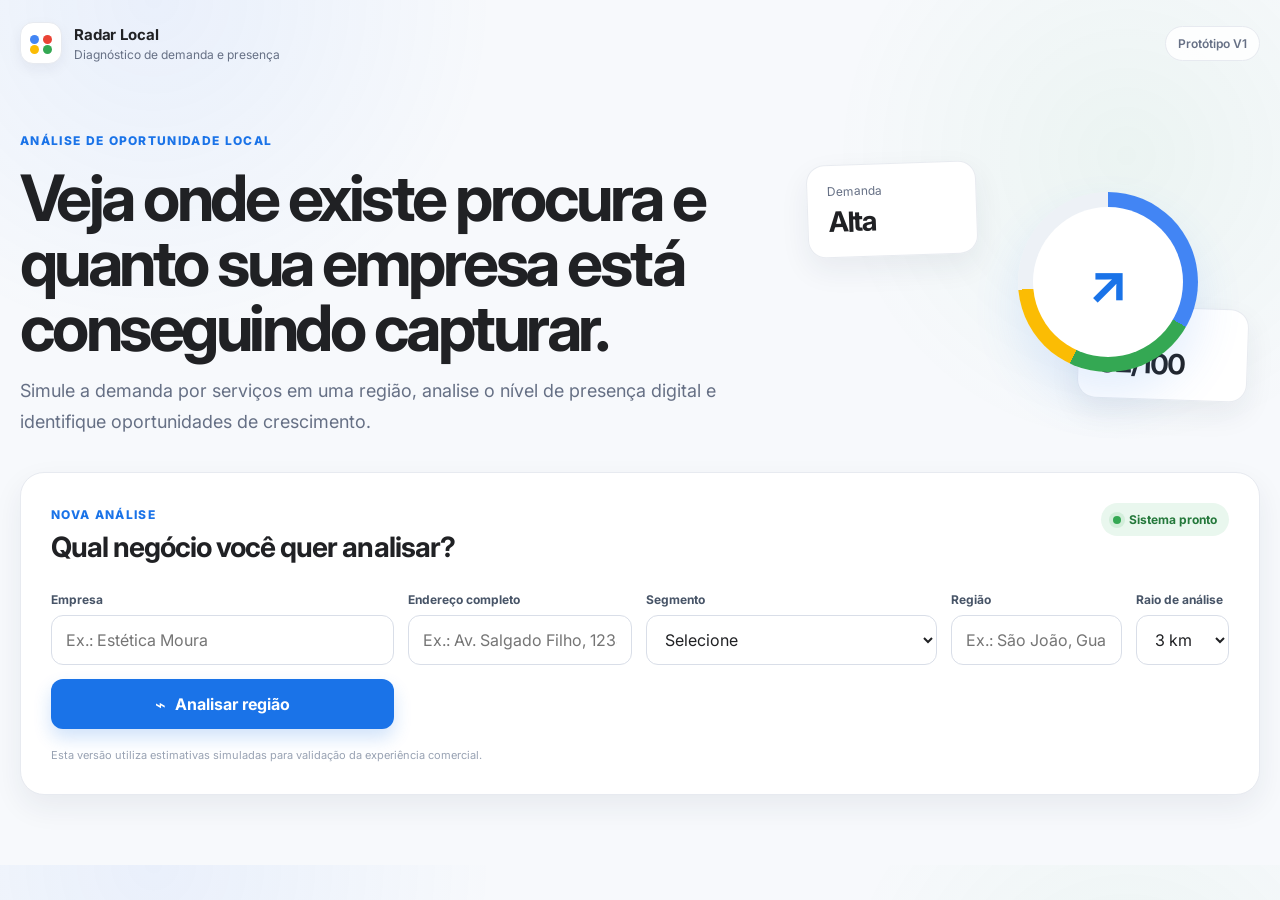
==== commit 90e8d986: "Update index.html" ====
--- a/index.html
+++ b/index.html
@@ -86,6 +86,19 @@
             />
           </div>
 
+<div class="field field-wide">
+  <label for="address">Endereço completo</label>
+
+  <input
+    id="address"
+    name="address"
+    type="text"
+    placeholder="Ex.: Av. Salgado Filho, 1234, Guarulhos - SP"
+    autocomplete="street-address"
+    required
+  />
+</div>
+          
           <div class="field">
             <label for="segment">Segmento</label>
             <select id="segment" name="segment" required>
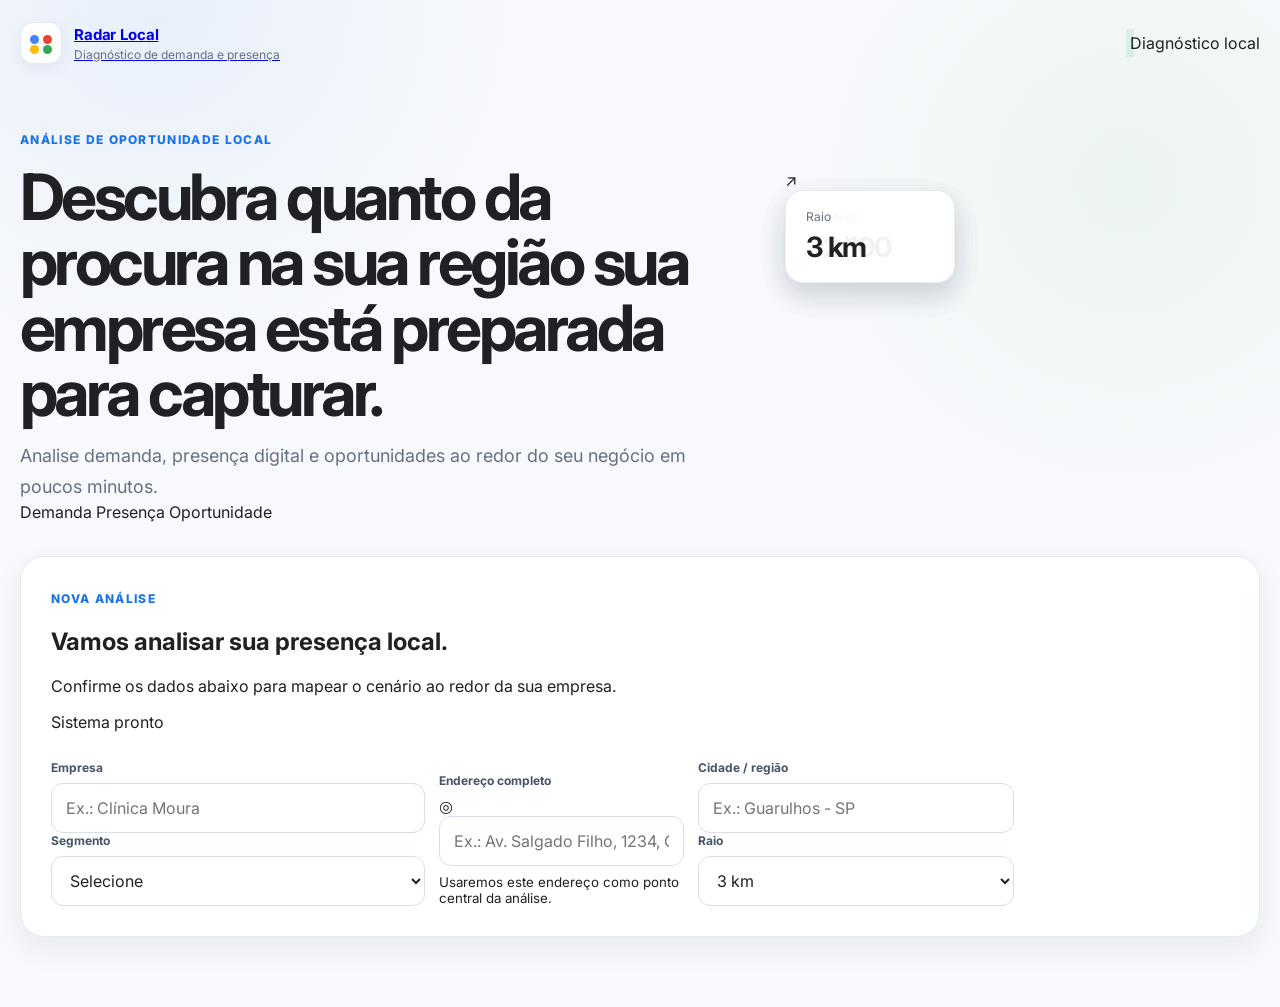
==== commit 9514845c: "Update index.html" ====
--- a/index.html
+++ b/index.html
@@ -1,431 +1,490 @@
 <!DOCTYPE html>
 <html lang="pt-BR">
+
 <head>
-  <meta charset="UTF-8" />
-  <meta name="viewport" content="width=device-width, initial-scale=1.0" />
-  <meta name="theme-color" content="#ffffff" />
-  <title>Radar Local — Diagnóstico de Demanda</title>
-
-  <link rel="preconnect" href="https://fonts.googleapis.com">
-  <link rel="preconnect" href="https://fonts.gstatic.com" crossorigin>
-  <link href="https://fonts.googleapis.com/css2?family=Inter:wght@400;500;600;700;800&display=swap" rel="stylesheet">
-
-  <link rel="stylesheet" href="css/style.css" />
+
+    <meta charset="UTF-8">
+
+    <meta
+        name="viewport"
+        content="width=device-width, initial-scale=1.0"
+    >
+
+    <meta
+        name="theme-color"
+        content="#f4f7fc"
+    >
+
+    <title>
+        Radar Local | Diagnóstico de Oportunidade Local
+    </title>
+
+    <meta
+        name="description"
+        content="Analise demanda, presença e oportunidades para negócios locais."
+    >
+
+    <link
+        rel="preconnect"
+        href="https://fonts.googleapis.com"
+    >
+
+    <link
+        rel="preconnect"
+        href="https://fonts.gstatic.com"
+        crossorigin
+    >
+
+    <link
+        href="https://fonts.googleapis.com/css2?family=Inter:wght@400;500;600;700;800;900&display=swap"
+        rel="stylesheet"
+    >
+
+    <link
+        rel="stylesheet"
+        href="css/style.css"
+    >
+
 </head>
 
+
 <body>
-  <div class="app-shell">
+
+
+<div class="app-shell">
+
+
+    <!-- =====================================================
+         HEADER
+    ====================================================== -->
+
     <header class="topbar">
-      <div class="brand">
-        <div class="brand-mark" aria-hidden="true">
-          <span class="dot dot-blue"></span>
-          <span class="dot dot-red"></span>
-          <span class="dot dot-yellow"></span>
-          <span class="dot dot-green"></span>
+
+        <a
+            href="./"
+            class="brand"
+            aria-label="Radar Local"
+        >
+
+            <div
+                class="brand-mark"
+                aria-hidden="true"
+            >
+
+                <span class="dot dot-blue"></span>
+                <span class="dot dot-red"></span>
+                <span class="dot dot-yellow"></span>
+                <span class="dot dot-green"></span>
+
+            </div>
+
+
+            <div class="brand-copy">
+
+                <strong>
+                    Radar Local
+                </strong>
+
+                <span>
+                    Diagnóstico de demanda e presença
+                </span>
+
+            </div>
+
+        </a>
+
+
+        <div class="topbar-status">
+
+            <span class="status-dot"></span>
+
+            Diagnóstico local
+
         </div>
 
-        <div>
-          <strong>Radar Local</strong>
-          <span>Diagnóstico de demanda e presença</span>
-        </div>
-      </div>
-
-      <div class="topbar-badge">Protótipo V1</div>
     </header>
 
-    <main>
-      <section class="hero">
-        <div class="hero-copy">
-          <span class="eyebrow">Análise de oportunidade local</span>
-          <h1>Veja onde existe procura e quanto sua empresa está conseguindo capturar.</h1>
-          <p>
-            Simule a demanda por serviços em uma região, analise o nível de presença
-            digital e identifique oportunidades de crescimento.
-          </p>
-        </div>
-
-        <div class="hero-visual" aria-hidden="true">
-          <div class="signal-card signal-card-a">
-            <span>Demanda</span>
-            <strong>Alta</strong>
-          </div>
-
-          <div class="signal-card signal-card-b">
-            <span>Presença</span>
-            <strong>32/100</strong>
-          </div>
-
-          <div class="signal-ring">
-            <div class="signal-ring-inner">↗</div>
-          </div>
-        </div>
-      </section>
-
-      <section class="panel search-panel">
-        <div class="panel-heading">
-          <div>
-            <span class="section-kicker">Nova análise</span>
-            <h2>Qual negócio você quer analisar?</h2>
-          </div>
-          <span class="status-chip">
-            <span class="status-dot"></span>
-            Sistema pronto
-          </span>
-        </div>
-
-        <form id="analysisForm" class="analysis-form">
-          <div class="field field-wide">
-            <label for="company">Empresa</label>
-            <input
-              id="company"
-              name="company"
-              type="text"
-              placeholder="Ex.: Estética Moura"
-              autocomplete="off"
-              required
-            />
-          </div>
-
-<div class="field field-wide">
-  <label for="address">Endereço completo</label>
-
-  <input
-    id="address"
-    name="address"
-    type="text"
-    placeholder="Ex.: Av. Salgado Filho, 1234, Guarulhos - SP"
-    autocomplete="street-address"
-    required
-  />
-</div>
-          
-          <div class="field">
-            <label for="segment">Segmento</label>
-            <select id="segment" name="segment" required>
-              <option value="">Selecione</option>
-              <option value="estetica">Estética</option>
-              <option value="podologia">Podologia</option>
-              <option value="odontologia">Odontologia</option>
-              <option value="energia-solar">Energia Solar</option>
-              <option value="beleza">Salão / Beleza</option>
-              <option value="assistencia">Assistência Técnica</option>
-              <option value="vidracaria">Vidraçaria</option>
-              <option value="limpeza">Limpeza de Estofados</option>
-              <option value="advocacia">Advocacia</option>
-            </select>
-          </div>
-
-          <div class="field">
-            <label for="region">Região</label>
-            <input
-              id="region"
-              name="region"
-              type="text"
-              placeholder="Ex.: São João, Guarulhos"
-              autocomplete="off"
-              required
-            />
-          </div>
-
-          <div class="field">
-            <label for="radius">Raio de análise</label>
-            <select id="radius" name="radius">
-              <option value="1">1 km</option>
-              <option value="3" selected>3 km</option>
-              <option value="5">5 km</option>
-              <option value="8">8 km</option>
-              <option value="10">10 km</option>
-            </select>
-          </div>
-
-          <button type="submit" class="primary-button">
-            <span class="button-icon">⌁</span>
-            Analisar região
-          </button>
-        </form>
-
-        <p class="form-note">
-          Esta versão utiliza estimativas simuladas para validação da experiência comercial.
-        </p>
-      </section>
-
-      <section id="loadingSection" class="panel loading-panel hidden" aria-live="polite">
-        <div class="loader-orbit">
-          <div class="orbit orbit-a"></div>
-          <div class="orbit orbit-b"></div>
-          <div class="orbit-dot"></div>
-        </div>
-
-        <div class="loading-content">
-          <span class="section-kicker">Processando análise</span>
-          <h2 id="loadingTitle">Mapeando a região...</h2>
-          <p id="loadingText">Estamos preparando a leitura inicial do cenário.</p>
-
-          <div class="progress-track">
-            <div id="progressBar" class="progress-bar"></div>
-          </div>
-
-          <div class="loading-steps">
-            <div class="loading-step" data-step="0">
-              <span class="step-indicator"></span>
-              Localização
-            </div>
-            <div class="loading-step" data-step="1">
-              <span class="step-indicator"></span>
-              Intenções de busca
-            </div>
-            <div class="loading-step" data-step="2">
-              <span class="step-indicator"></span>
-              Concorrência
-            </div>
-            <div class="loading-step" data-step="3">
-              <span class="step-indicator"></span>
-              Presença digital
-            </div>
-          </div>
-        </div>
-      </section>
-
-      <section id="resultsSection" class="results hidden">
-        <div class="results-heading">
-          <div>
-            <span class="section-kicker">Diagnóstico concluído</span>
-            <h2 id="resultsTitle">Resultado da análise</h2>
-            <p id="resultsSubtitle"></p>
-          </div>
-
-          <button id="newAnalysisBtn" class="secondary-button" type="button">
-            Nova análise
-          </button>
-        </div>
-
-        <div class="metric-grid">
-          <article class="metric-card metric-card-featured">
-            <div class="metric-label">
-              <span>Demanda estimada</span>
-              <span class="info-pill">simulação</span>
-            </div>
-            <strong id="weeklyDemand" class="metric-value">0</strong>
-            <span class="metric-caption">buscas estimadas por semana</span>
-            <div class="metric-trend positive">↗ procura relevante na região</div>
-          </article>
-
-          <article class="metric-card">
-            <div class="metric-label">Estimativa mensal</div>
-            <strong id="monthlyDemand" class="metric-value">0</strong>
-            <span class="metric-caption">buscas relacionadas</span>
-            <div class="mini-bars" aria-hidden="true">
-              <span style="height:32%"></span>
-              <span style="height:44%"></span>
-              <span style="height:38%"></span>
-              <span style="height:58%"></span>
-              <span style="height:70%"></span>
-              <span style="height:86%"></span>
-            </div>
-          </article>
-
-          <article class="metric-card">
-            <div class="metric-label">Presença local</div>
-            <div class="score-inline">
-              <strong id="presenceScore" class="metric-value">0</strong>
-              <span>/100</span>
-            </div>
-            <span id="presenceLabel" class="metric-caption">Baixa presença</span>
-            <div class="thermometer">
-              <div id="presenceThermometer" class="thermometer-fill"></div>
-            </div>
-          </article>
-
-          <article class="metric-card">
-            <div class="metric-label">Demanda não capturada</div>
-            <strong id="uncapturedDemand" class="metric-value">0%</strong>
-            <span class="metric-caption">oportunidade estimada</span>
-            <div id="captureStatus" class="metric-trend warning">atenção necessária</div>
-          </article>
-        </div>
-
-        <div class="analysis-grid">
-          <article class="panel score-card">
-            <div class="panel-heading compact">
-              <div>
-                <span class="section-kicker">Score geral</span>
-                <h3>Índice de presença local</h3>
-              </div>
-            </div>
-
-            <div class="score-layout">
-              <div class="score-gauge" id="scoreGauge">
-                <div class="score-gauge-inner">
-                  <strong id="mainScore">0</strong>
-                  <span>/100</span>
+
+
+    <!-- =====================================================
+         MAIN
+    ====================================================== -->
+
+    <main class="radar-main">
+
+
+        <!-- =================================================
+             HERO
+        ================================================== -->
+
+        <section class="hero">
+
+
+            <div class="hero-copy">
+
+
+                <span class="eyebrow">
+                    ANÁLISE DE OPORTUNIDADE LOCAL
+                </span>
+
+
+                <h1>
+
+                    Descubra quanto da procura na sua região
+
+                    <span>
+                        sua empresa está preparada para capturar.
+                    </span>
+
+                </h1>
+
+
+                <p>
+
+                    Analise demanda, presença digital
+                    e oportunidades ao redor do seu negócio
+                    em poucos minutos.
+
+                </p>
+
+
+                <div class="hero-chips">
+
+                    <span>
+                        Demanda
+                    </span>
+
+                    <span>
+                        Presença
+                    </span>
+
+                    <span>
+                        Oportunidade
+                    </span>
+
                 </div>
-              </div>
-
-              <div class="score-summary">
-                <div class="score-status" id="scoreStatus">Presença baixa</div>
-                <p id="scoreMessage">
-                  A empresa possui espaço relevante para melhorar sua visibilidade local.
-                </p>
-
-                <div class="score-scale">
-                  <span>Baixa</span>
-                  <span>Média</span>
-                  <span>Alta</span>
+
+            </div>
+
+
+
+            <!-- HERO VISUAL -->
+
+            <div
+                class="hero-visual"
+                aria-hidden="true"
+            >
+
+
+                <div class="visual-orbit">
+
+
+                    <div class="visual-ring ring-one"></div>
+                    <div class="visual-ring ring-two"></div>
+
+
+                    <div class="visual-center">
+                        ↗
+                    </div>
+
+
+                    <div class="signal-card signal-demand">
+
+                        <span>
+                            Demanda
+                        </span>
+
+                        <strong>
+                            Alta
+                        </strong>
+
+                    </div>
+
+
+                    <div class="signal-card signal-presence">
+
+                        <span>
+                            Presença
+                        </span>
+
+                        <strong>
+                            32/100
+                        </strong>
+
+                    </div>
+
+
+                    <div class="signal-card signal-radius">
+
+                        <span>
+                            Raio
+                        </span>
+
+                        <strong>
+                            3 km
+                        </strong>
+
+                    </div>
+
                 </div>
-                <div class="score-scale-bar">
-                  <span class="scale-red"></span>
-                  <span class="scale-yellow"></span>
-                  <span class="scale-green"></span>
+
+            </div>
+
+        </section>
+
+
+
+        <!-- =================================================
+             CONTINUIDADE LANDING
+        ================================================== -->
+
+        <section
+            class="entry-context hidden"
+            id="entryContext"
+        >
+
+            <div class="entry-context-icon">
+                ✓
+            </div>
+
+
+            <div>
+
+                <span>
+                    CONTINUANDO SUA ANÁLISE
+                </span>
+
+                <strong id="entryContextText">
+                    Recebemos os dados informados anteriormente.
+                </strong>
+
+            </div>
+
+        </section>
+
+
+
+        <!-- =================================================
+             FORMULÁRIO
+        ================================================== -->
+
+        <section class="panel search-panel">
+
+
+            <div class="search-panel-head">
+
+
+                <div>
+
+                    <span class="section-kicker">
+                        NOVA ANÁLISE
+                    </span>
+
+                    <h2>
+                        Vamos analisar sua presença local.
+                    </h2>
+
+                    <p>
+                        Confirme os dados abaixo para mapear
+                        o cenário ao redor da sua empresa.
+                    </p>
+
                 </div>
-              </div>
-            </div>
-          </article>
-
-          <article class="panel opportunity-card">
-            <div class="panel-heading compact">
-              <div>
-                <span class="section-kicker">Leitura rápida</span>
-                <h3>Potencial da região</h3>
-              </div>
-            </div>
-
-            <div class="opportunity-list">
-              <div class="opportunity-row">
-                <div>
-                  <span>Demanda</span>
-                  <strong id="demandLevel">Alta</strong>
+
+
+                <span class="system-ready">
+
+                    <span></span>
+
+                    Sistema pronto
+
+                </span>
+
+            </div>
+
+
+
+            <form
+                id="analysisForm"
+                class="analysis-form"
+            >
+
+
+                <!-- LINHA 1 -->
+
+                <div class="form-grid form-grid-two">
+
+
+                    <div class="field">
+
+                        <label for="company">
+                            Empresa
+                        </label>
+
+                        <input
+                            id="company"
+                            name="company"
+                            type="text"
+                            placeholder="Ex.: Clínica Moura"
+                            autocomplete="organization"
+                            required
+                        >
+
+                    </div>
+
+
+
+                    <div class="field">
+
+                        <label for="segment">
+                            Segmento
+                        </label>
+
+                        <select
+                            id="segment"
+                            name="segment"
+                            required
+                        >
+
+                            <option value="">
+                                Selecione
+                            </option>
+
+                            <option value="estetica">
+                                Estética
+                            </option>
+
+                            <option value="podologia">
+                                Podologia
+                            </option>
+
+                            <option value="odontologia">
+                                Odontologia
+                            </option>
+
+                            <option value="energia-solar">
+                                Energia Solar
+                            </option>
+
+                            <option value="beleza">
+                                Salão / Beleza
+                            </option>
+
+                            <option value="assistencia">
+                                Assistência Técnica
+                            </option>
+
+                            <option value="vidracaria">
+                                Vidraçaria
+                            </option>
+
+                            <option value="limpeza">
+                                Limpeza de Estofados
+                            </option>
+
+                            <option value="seguros">
+                                Seguro / Corretora de Seguros
+                            </option>
+
+                            <option value="advocacia">
+                                Advocacia
+                            </option>
+
+                        </select>
+
+                    </div>
+
                 </div>
-                <div class="level-meter">
-                  <span id="demandMeter" class="level-meter-fill"></span>
+
+
+
+                <!-- ENDEREÇO -->
+
+                <div class="field field-address">
+
+                    <label for="address">
+                        Endereço completo
+                    </label>
+
+                    <div class="input-with-icon">
+
+                        <span aria-hidden="true">
+                            ◎
+                        </span>
+
+                        <input
+                            id="address"
+                            name="address"
+                            type="text"
+                            placeholder="Ex.: Av. Salgado Filho, 1234, Guarulhos - SP"
+                            autocomplete="street-address"
+                            required
+                        >
+
+                    </div>
+
+                    <small>
+                        Usaremos este endereço como ponto central da análise.
+                    </small>
+
                 </div>
-              </div>
-
-              <div class="opportunity-row">
-                <div>
-                  <span>Concorrência</span>
-                  <strong id="competitionLevel">Média</strong>
-                </div>
-                <div class="level-meter">
-                  <span id="competitionMeter" class="level-meter-fill"></span>
-                </div>
-              </div>
-
-              <div class="opportunity-row">
-                <div>
-                  <span>Visibilidade atual</span>
-                  <strong id="visibilityLevel">Baixa</strong>
-                </div>
-                <div class="level-meter">
-                  <span id="visibilityMeter" class="level-meter-fill"></span>
-                </div>
-              </div>
-            </div>
-
-            <div class="opportunity-highlight">
-              <span>Leitura do sistema</span>
-              <strong id="systemReading">
-                Existe demanda, mas a empresa captura pouco dessa oportunidade.
-              </strong>
-            </div>
-          </article>
-        </div>
-
-        <article class="panel keywords-panel">
-          <div class="panel-heading">
-            <div>
-              <span class="section-kicker">Intenções identificadas</span>
-              <h3>O que as pessoas estariam procurando na região</h3>
-            </div>
-            <span id="keywordsCount" class="soft-badge">0 termos</span>
-          </div>
-
-          <div id="keywordsList" class="keywords-list"></div>
-        </article>
-
-        <article class="panel diagnosis-panel">
-          <div class="panel-heading">
-            <div>
-              <span class="section-kicker">Diagnóstico</span>
-              <h3>Onde a empresa perde força hoje</h3>
-            </div>
-          </div>
-
-          <div class="diagnosis-grid">
-            <div class="diagnosis-item">
-              <div class="diagnosis-icon google-icon">G</div>
-              <div>
-                <span class="diagnosis-tag">Mecanismo 01</span>
-                <h4>Descoberta local</h4>
-                <p>
-                  Mede a força estimada dos sinais que ajudam o negócio a ser percebido
-                  no momento em que alguém procura pelo serviço na região.
-                </p>
-              </div>
-              <div class="diagnosis-score">
-                <strong id="googleScore">0</strong>
-                <span>/100</span>
-              </div>
-            </div>
-
-            <div class="diagnosis-item">
-              <div class="diagnosis-icon web-icon">◎</div>
-              <div>
-                <span class="diagnosis-tag">Mecanismo 02</span>
-                <h4>Autoridade percebida</h4>
-                <p>
-                  Mede a clareza e a consistência dos sinais que ajudam o potencial cliente
-                  a considerar a empresa como uma opção relevante.
-                </p>
-              </div>
-              <div class="diagnosis-score">
-                <strong id="authorityScore">0</strong>
-                <span>/100</span>
-              </div>
-            </div>
-
-            <div class="diagnosis-item">
-              <div class="diagnosis-icon review-icon">★</div>
-              <div>
-                <span class="diagnosis-tag">Mecanismo 03</span>
-                <h4>Confiança pública</h4>
-                <p>
-                  Mede a força estimada dos sinais de segurança e confiança que reduzem
-                  a dúvida antes de o cliente iniciar uma conversa.
-                </p>
-              </div>
-              <div class="diagnosis-score">
-                <strong id="reviewsScore">0</strong>
-                <span>/100</span>
-              </div>
-            </div>
-          </div>
-        </article>
-
-        <article class="report-generation-card">
-          <div>
-            <span class="section-kicker">Diagnóstico pronto</span>
-            <h3>Transforme esta análise em um relatório personalizado.</h3>
-            <p>
-              O PDF mostra demanda, capacidade de captura e os principais pontos de atenção
-              sem apresentar preço, proposta ou solução antes da hora.
-            </p>
-          </div>
-
-          <button id="generateReportBtn" class="primary-button report-generation-button" type="button">
-            Abrir diagnóstico →
-          </button>
-        </article>
-
-        <p class="legal-note">
-          Protótipo de demonstração. Os volumes, scores e cenários exibidos nesta versão
-          são estimativas simuladas para validação comercial e não representam dados de
-          pesquisa medidos em tempo real.
-        </p>
-      </section>
-    </main>
-  </div>
-
-  <script src="js/data.js"></script>
-  <script src="js/app.js"></script>
-</body>
-</html>
+
+
+
+                <!-- LINHA 3 -->
+
+                <div class="form-grid form-grid-region">
+
+
+                    <div class="field">
+
+                        <label for="region">
+                            Cidade / região
+                        </label>
+
+                        <input
+                            id="region"
+                            name="region"
+                            type="text"
+                            placeholder="Ex.: Guarulhos - SP"
+                            autocomplete="address-level2"
+                            required
+                        >
+
+                    </div>
+
+
+
+                    <div class="field radius-field">
+
+                        <label for="radius">
+                            Raio
+                        </label>
+
+                        <select
+                            id="radius"
+                            name="radius"
+                        >
+
+                            <option value="1">
+                                1 km
+                            </option>
+
+                            <option
+                                value="3"
+                                selected
+                            >
+                                3 km
+                            </option>
+
+                            <option value="5">
+                                5 km
+                            </option>
+
+                            <option value="8">
+                                8 km
+                            </option>
+
+                            <option value="10">
+                                10 km
+                           
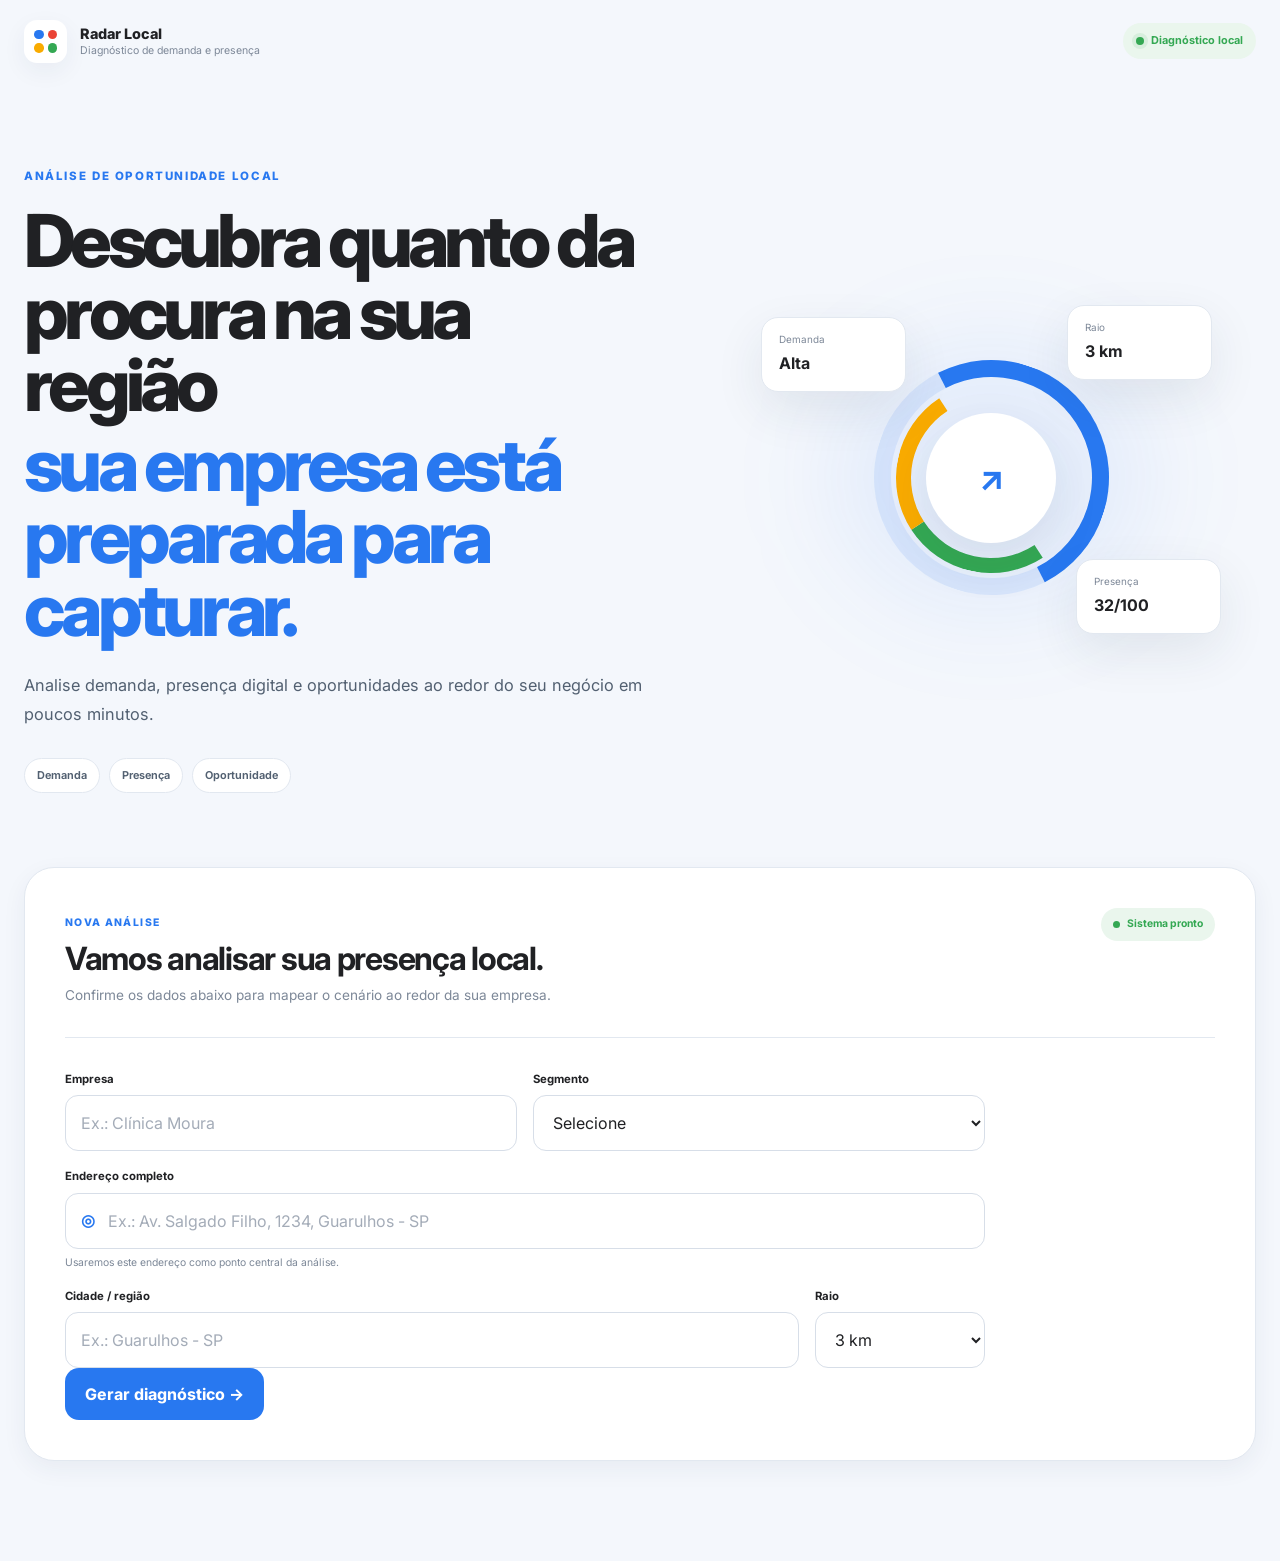
==== commit c77b9537: "Update index.html" ====
--- a/index.html
+++ b/index.html
@@ -486,5 +486,188 @@
                             </option>
 
                             <option value="10">
-                                10 km
-                           
+    10 km
+</option>
+
+</select>
+
+</div>
+
+</div>
+
+
+<!-- BOTÃO PARA ACESSO MANUAL AO RADAR -->
+
+<button
+    type="submit"
+    class="primary-button"
+>
+    Gerar diagnóstico
+    <span>→</span>
+</button>
+
+
+</form>
+
+</section>
+
+
+<!-- =====================================================
+     CARREGAMENTO AUTOMÁTICO
+====================================================== -->
+
+<section
+    id="loadingSection"
+    class="panel loading-panel hidden"
+>
+
+    <div class="loading-content">
+
+        <span class="loading-kicker">
+            RADAR LOCAL
+        </span>
+
+        <h2 id="loadingTitle">
+            Preparando sua análise...
+        </h2>
+
+        <p id="loadingText">
+            Estamos organizando os dados da sua região.
+        </p>
+
+        <div class="loading-progress">
+
+            <span
+                id="progressBar"
+            ></span>
+
+        </div>
+
+        <div class="loading-steps">
+
+            <span class="loading-step">
+                Localizando o negócio
+            </span>
+
+            <span class="loading-step">
+                Analisando demanda
+            </span>
+
+            <span class="loading-step">
+                Comparando presença
+            </span>
+
+            <span class="loading-step">
+                Calculando oportunidade
+            </span>
+
+        </div>
+
+    </div>
+
+</section>
+
+
+<!-- =====================================================
+     RESULTADO INTERMEDIÁRIO
+====================================================== -->
+
+<section
+    id="resultsSection"
+    class="hidden"
+>
+
+    <div class="panel">
+
+        <span class="section-kicker">
+            ANÁLISE CONCLUÍDA
+        </span>
+
+        <h2 id="resultsTitle">
+            Diagnóstico pronto
+        </h2>
+
+        <p id="resultsSubtitle">
+            Sua análise local foi concluída.
+        </p>
+
+        <!-- IDs usados pelo app.js -->
+
+        <div style="display:none">
+
+            <span id="weeklyDemand"></span>
+            <span id="monthlyDemand"></span>
+            <span id="presenceScore"></span>
+            <span id="presenceLabel"></span>
+            <span id="uncapturedDemand"></span>
+
+            <span id="mainScore"></span>
+            <span id="scoreStatus"></span>
+            <span id="scoreMessage"></span>
+
+            <span id="googleScore"></span>
+            <span id="authorityScore"></span>
+            <span id="reviewsScore"></span>
+
+            <span id="demandLevel"></span>
+            <span id="competitionLevel"></span>
+            <span id="visibilityLevel"></span>
+
+            <span id="keywordsCount"></span>
+            <span id="systemReading"></span>
+            <span id="captureStatus"></span>
+
+            <span id="presenceThermometer"></span>
+            <span id="demandMeter"></span>
+            <span id="competitionMeter"></span>
+            <span id="visibilityMeter"></span>
+
+            <span id="scoreGauge"></span>
+
+            <div id="keywordsList"></div>
+
+        </div>
+
+
+        <button
+            id="generateReportBtn"
+            type="button"
+            class="primary-button"
+        >
+            Ver meu diagnóstico completo
+            <span>→</span>
+        </button>
+
+
+        <button
+            id="newAnalysisBtn"
+            type="button"
+            class="secondary-button"
+        >
+            Fazer nova análise
+        </button>
+
+    </div>
+
+</section>
+
+
+</main>
+
+</div>
+
+
+<!-- =====================================================
+     SCRIPTS
+====================================================== -->
+
+<script src="js/data.js"></script>
+
+<script src="js/app.js"></script>
+
+<script src="js/landing-bridge.js"></script>
+
+
+</body>
+
+</html>
--- a/css/style.css
+++ b/css/style.css
@@ -1,1185 +1,2943 @@
+/* =========================================================
+   RADAR LOCAL
+   FAMÍLIA VISUAL — POSICIONAMENTO LOCAL
+========================================================= */
+
 :root {
-  --bg: #f7f9fc;
-  --surface: #ffffff;
-  --surface-soft: #f8fafc;
-  --text: #202124;
-  --muted: #667085;
-  --muted-2: #98a2b3;
-  --line: #e7eaf0;
-  --blue: #1a73e8;
-  --blue-2: #4285f4;
-  --blue-soft: #eaf2ff;
-  --green: #34a853;
-  --green-soft: #e9f7ee;
-  --yellow: #fbbc04;
-  --yellow-soft: #fff7d6;
-  --red: #ea4335;
-  --red-soft: #fdecea;
-  --shadow: 0 12px 30px rgba(26, 39, 70, 0.07);
-  --radius-lg: 24px;
-  --radius-md: 18px;
-  --radius-sm: 12px;
-}
+
+    /* CORES PRINCIPAIS */
+
+    --blue: #2878f0;
+    --blue-strong: #1267e8;
+    --blue-soft: #eaf2ff;
+
+    --red: #ea4335;
+    --red-soft: #fdecea;
+
+    --yellow: #f9ab00;
+    --yellow-soft: #fff5dc;
+
+    --green: #34a853;
+    --green-soft: #eaf6ed;
+
+    /* TEXTO */
+
+    --dark: #202124;
+    --text: #526071;
+    --muted: #7d8898;
+    --muted-light: #a4acb8;
+
+    /* FUNDOS */
+
+    --white: #ffffff;
+    --bg: #f4f7fc;
+    --bg-soft: #f8fafd;
+    --bg-blue: #edf4ff;
+
+    /* BORDAS */
+
+    --border: #e2e8f0;
+    --border-strong: #d7dee8;
+
+    /* TAMANHOS */
+
+    --container: 1240px;
+
+    --radius-sm: 14px;
+    --radius-md: 22px;
+    --radius-lg: 30px;
+    --radius-xl: 36px;
+
+    /* SOMBRAS */
+
+    --shadow-sm:
+        0 8px 24px rgba(38, 55, 79, 0.06);
+
+    --shadow-md:
+        0 18px 50px rgba(38, 55, 79, 0.09);
+
+    --shadow-lg:
+        0 28px 80px rgba(38, 55, 79, 0.13);
+
+}
+
+
+/* =========================================================
+   RESET
+========================================================= */
 
 * {
-  box-sizing: border-box;
+    box-sizing: border-box;
+    margin: 0;
+    padding: 0;
 }
 
 html {
-  scroll-behavior: smooth;
+    scroll-behavior: smooth;
 }
 
 body {
-  margin: 0;
-  font-family: "Inter", system-ui, -apple-system, BlinkMacSystemFont, "Segoe UI", sans-serif;
-  color: var(--text);
-  background:
-    radial-gradient(circle at 12% 0%, rgba(66, 133, 244, 0.08), transparent 24%),
-    radial-gradient(circle at 88% 18%, rgba(52, 168, 83, 0.06), transparent 22%),
-    var(--bg);
+
+    min-height: 100vh;
+
+    font-family:
+        "Inter",
+        sans-serif;
+
+    color: var(--text);
+
+    background: var(--bg);
+
+    line-height: 1.6;
+
+    -webkit-font-smoothing:
+        antialiased;
+
 }
 
 button,
 input,
 select {
-  font: inherit;
+    font: inherit;
 }
 
 button {
-  cursor: pointer;
-}
+    cursor: pointer;
+}
+
+a {
+    color: inherit;
+    text-decoration: none;
+}
+
+.hidden {
+    display: none !important;
+}
+
+
+/* =========================================================
+   APP
+========================================================= */
 
 .app-shell {
-  width: min(1240px, calc(100% - 32px));
-  margin: 0 auto;
-  padding-bottom: 70px;
-}
+    min-height: 100vh;
+}
+
+.radar-main {
+
+    width: min(
+        calc(100% - 48px),
+        var(--container)
+    );
+
+    margin-inline: auto;
+
+}
+
+
+/* =========================================================
+   HEADER
+========================================================= */
 
 .topbar {
-  height: 86px;
-  display: flex;
-  align-items: center;
-  justify-content: space-between;
+
+    width: min(
+        calc(100% - 48px),
+        var(--container)
+    );
+
+    min-height: 82px;
+
+    margin-inline: auto;
+
+    display: flex;
+
+    align-items: center;
+
+    justify-content: space-between;
+
+    gap: 30px;
+
 }
 
 .brand {
-  display: flex;
-  align-items: center;
-  gap: 12px;
+
+    display: flex;
+
+    align-items: center;
+
+    gap: 13px;
+
 }
 
 .brand-mark {
-  width: 42px;
-  height: 42px;
-  border-radius: 13px;
-  background: var(--surface);
-  border: 1px solid var(--line);
-  box-shadow: 0 5px 14px rgba(26, 39, 70, 0.06);
-  position: relative;
+
+    width: 43px;
+    height: 43px;
+
+    padding: 10px;
+
+    display: grid;
+
+    grid-template-columns:
+        repeat(2, 1fr);
+
+    grid-template-rows:
+        repeat(2, 1fr);
+
+    gap: 4px;
+
+    border-radius: 13px;
+
+    background: var(--white);
+
+    box-shadow: var(--shadow-sm);
+
+}
+
+.brand-mark-small {
+
+    width: 38px;
+    height: 38px;
+
+    padding: 9px;
+
 }
 
 .dot {
-  position: absolute;
-  width: 9px;
-  height: 9px;
-  border-radius: 50%;
+    border-radius: 50%;
 }
 
 .dot-blue {
-  background: var(--blue-2);
-  left: 9px;
-  top: 9px;
+    background: var(--blue);
 }
 
 .dot-red {
-  background: var(--red);
-  right: 9px;
-  top: 9px;
+    background: var(--red);
 }
 
 .dot-yellow {
-  background: var(--yellow);
-  left: 9px;
-  bottom: 9px;
+    background: var(--yellow);
 }
 
 .dot-green {
-  background: var(--green);
-  right: 9px;
-  bottom: 9px;
-}
-
-.brand strong,
-.brand span {
-  display: block;
-}
-
-.brand strong {
-  font-size: 15px;
-  letter-spacing: -0.01em;
-}
-
-.brand span {
-  margin-top: 3px;
-  font-size: 12px;
-  color: var(--muted);
-}
-
-.topbar-badge,
-.soft-badge,
-.info-pill {
-  border: 1px solid var(--line);
-  background: rgba(255,255,255,.86);
-  color: var(--muted);
-  border-radius: 999px;
-}
-
-.topbar-badge {
-  padding: 9px 12px;
-  font-size: 12px;
-  font-weight: 600;
-}
+    background: var(--green);
+}
+
+.brand-copy {
+
+    display: flex;
+
+    flex-direction: column;
+
+    line-height: 1.2;
+
+}
+
+.brand-copy strong {
+
+    color: var(--dark);
+
+    font-size: 0.9rem;
+
+    font-weight: 800;
+
+}
+
+.brand-copy span {
+
+    margin-top: 3px;
+
+    color: var(--muted);
+
+    font-size: 0.66rem;
+
+}
+
+.topbar-status {
+
+    padding: 9px 13px;
+
+    display: flex;
+
+    align-items: center;
+
+    gap: 7px;
+
+    border-radius: 999px;
+
+    color: var(--green);
+
+    background: var(--green-soft);
+
+    font-size: 0.68rem;
+
+    font-weight: 700;
+
+}
+
+.status-dot {
+
+    width: 8px;
+    height: 8px;
+
+    flex-shrink: 0;
+
+    border-radius: 50%;
+
+    background: var(--green);
+
+    box-shadow:
+        0 0 0 4px
+        rgba(52,168,83,0.10);
+
+}
+
+
+/* =========================================================
+   HERO
+========================================================= */
 
 .hero {
-  min-height: 380px;
-  display: grid;
-  grid-template-columns: 1.2fr .8fr;
-  gap: 52px;
-  align-items: center;
-  padding: 42px 0 34px;
-}
-
-.eyebrow,
+
+    min-height: 540px;
+
+    padding: 80px 0 74px;
+
+    display: grid;
+
+    grid-template-columns:
+        minmax(0, 1.08fr)
+        minmax(400px, 0.92fr);
+
+    gap: 80px;
+
+    align-items: center;
+
+}
+
+.eyebrow {
+
+    display: inline-block;
+
+    color: var(--blue);
+
+    font-size: 0.72rem;
+
+    font-weight: 800;
+
+    letter-spacing: 0.14em;
+
+}
+
+.hero-copy h1 {
+
+    max-width: 800px;
+
+    margin-top: 17px;
+
+    color: var(--dark);
+
+    font-size:
+        clamp(
+            3.15rem,
+            5.7vw,
+            5.7rem
+        );
+
+    line-height: 0.99;
+
+    letter-spacing: -0.065em;
+
+    font-weight: 800;
+
+}
+
+.hero-copy h1 span {
+
+    display: block;
+
+    margin-top: 8px;
+
+    color: var(--blue);
+
+}
+
+.hero-copy > p {
+
+    max-width: 660px;
+
+    margin-top: 25px;
+
+    color: var(--text);
+
+    font-size: 1.02rem;
+
+    line-height: 1.8;
+
+}
+
+.hero-chips {
+
+    margin-top: 28px;
+
+    display: flex;
+
+    flex-wrap: wrap;
+
+    gap: 9px;
+
+}
+
+.hero-chips span {
+
+    padding: 8px 12px;
+
+    border-radius: 999px;
+
+    color: var(--text);
+
+    background: var(--white);
+
+    border:
+        1px solid var(--border);
+
+    font-size: 0.68rem;
+
+    font-weight: 650;
+
+}
+
+
+/* =========================================================
+   HERO VISUAL
+========================================================= */
+
+.hero-visual {
+
+    min-height: 400px;
+
+    display: grid;
+
+    place-items: center;
+
+}
+
+.visual-orbit {
+
+    width: min(
+        100%,
+        460px
+    );
+
+    aspect-ratio: 1 / 0.85;
+
+    position: relative;
+
+    display: grid;
+
+    place-items: center;
+
+}
+
+.visual-orbit::before {
+
+    content: "";
+
+    position: absolute;
+
+    width: 70%;
+    height: 70%;
+
+    border-radius: 50%;
+
+    background:
+        rgba(40,120,240,0.08);
+
+    filter: blur(50px);
+
+}
+
+.visual-ring {
+
+    position: absolute;
+
+    border-radius: 50%;
+
+}
+
+.ring-one {
+
+    width: 235px;
+    height: 235px;
+
+    border:
+        17px solid
+        rgba(40,120,240,0.10);
+
+    border-top-color:
+        var(--blue);
+
+    border-right-color:
+        var(--blue);
+
+    transform: rotate(18deg);
+
+}
+
+.ring-two {
+
+    width: 190px;
+    height: 190px;
+
+    border:
+        15px solid transparent;
+
+    border-left-color:
+        var(--yellow);
+
+    border-bottom-color:
+        var(--green);
+
+    transform: rotate(12deg);
+
+}
+
+.visual-center {
+
+    width: 130px;
+    height: 130px;
+
+    z-index: 2;
+
+    display: grid;
+
+    place-items: center;
+
+    border-radius: 50%;
+
+    color: var(--blue);
+
+    background: var(--white);
+
+    box-shadow: var(--shadow-md);
+
+    font-size: 2.2rem;
+
+    font-weight: 700;
+
+}
+
+.signal-card {
+
+    position: absolute;
+
+    z-index: 3;
+
+    min-width: 145px;
+
+    padding: 14px 17px;
+
+    border-radius: 17px;
+
+    background: var(--white);
+
+    border:
+        1px solid var(--border);
+
+    box-shadow: var(--shadow-md);
+
+}
+
+.signal-card span {
+
+    display: block;
+
+    color: var(--muted);
+
+    font-size: 0.62rem;
+
+}
+
+.signal-card strong {
+
+    display: block;
+
+    margin-top: 3px;
+
+    color: var(--dark);
+
+    font-size: 1rem;
+
+}
+
+.signal-demand {
+
+    top: 9%;
+    left: 0;
+
+}
+
+.signal-presence {
+
+    right: 0;
+    bottom: 10%;
+
+}
+
+.signal-radius {
+
+    top: 6%;
+    right: 2%;
+
+}
+
+
+/* =========================================================
+   CONTEXTO DE ENTRADA
+========================================================= */
+
+.entry-context {
+
+    margin-bottom: 18px;
+
+    padding: 18px 21px;
+
+    display: flex;
+
+    align-items: center;
+
+    gap: 14px;
+
+    border-radius: 18px;
+
+    background: var(--blue-soft);
+
+    border:
+        1px solid
+        rgba(40,120,240,0.14);
+
+}
+
+.entry-context-icon {
+
+    width: 39px;
+    height: 39px;
+
+    display: grid;
+
+    place-items: center;
+
+    flex-shrink: 0;
+
+    border-radius: 12px;
+
+    color: var(--white);
+
+    background: var(--blue);
+
+    font-weight: 850;
+
+}
+
+.entry-context span {
+
+    display: block;
+
+    color: var(--blue);
+
+    font-size: 0.58rem;
+
+    font-weight: 800;
+
+    letter-spacing: 0.12em;
+
+}
+
+.entry-context strong {
+
+    display: block;
+
+    margin-top: 3px;
+
+    color: var(--dark);
+
+    font-size: 0.82rem;
+
+}
+
+
+/* =========================================================
+   GENERIC PANEL
+========================================================= */
+
+.panel {
+
+    border-radius: var(--radius-lg);
+
+    background: var(--white);
+
+    border:
+        1px solid var(--border);
+
+    box-shadow: var(--shadow-sm);
+
+}
+
+
+/* =========================================================
+   SEARCH PANEL
+========================================================= */
+
+.search-panel {
+
+    margin-bottom: 100px;
+
+    padding: 40px;
+
+}
+
+.search-panel-head {
+
+    padding-bottom: 30px;
+
+    display: flex;
+
+    align-items: flex-start;
+
+    justify-content: space-between;
+
+    gap: 30px;
+
+    border-bottom:
+        1px solid var(--border);
+
+}
+
 .section-kicker {
-  color: var(--blue);
-  font-size: 12px;
-  font-weight: 800;
-  text-transform: uppercase;
-  letter-spacing: .11em;
-}
-
-.hero h1 {
-  max-width: 820px;
-  margin: 16px 0 16px;
-  font-size: clamp(38px, 5vw, 68px);
-  line-height: 1.02;
-  letter-spacing: -0.055em;
-  font-weight: 700;
-}
-
-.hero p {
-  max-width: 720px;
-  margin: 0;
-  color: var(--muted);
-  font-size: 18px;
-  line-height: 1.7;
-}
-
-.hero-visual {
-  min-height: 310px;
-  position: relative;
-}
-
-.signal-card {
-  position: absolute;
-  min-width: 170px;
-  padding: 18px 20px;
-  border-radius: 18px;
-  background: rgba(255,255,255,.94);
-  border: 1px solid rgba(231,234,240,.95);
-  box-shadow: var(--shadow);
-  animation: float 5.5s ease-in-out infinite;
-}
-
-.signal-card span,
-.signal-card strong {
-  display: block;
-}
-
-.signal-card span {
-  color: var(--muted);
-  font-size: 12px;
-  margin-bottom: 6px;
-}
-
-.signal-card strong {
-  font-size: 28px;
-  letter-spacing: -.04em;
-}
-
-.signal-card-a {
-  top: 35px;
-  left: 22px;
-  transform: rotate(-2deg);
-}
-
-.signal-card-b {
-  bottom: 38px;
-  right: 12px;
-  animation-delay: -2.2s;
-  transform: rotate(2deg);
-}
-
-.signal-ring {
-  position: absolute;
-  width: 180px;
-  height: 180px;
-  border-radius: 50%;
-  top: 64px;
-  right: 62px;
-  background: conic-gradient(
-    var(--blue-2) 0deg 120deg,
-    var(--green) 120deg 205deg,
-    var(--yellow) 205deg 265deg,
-    #edf1f6 265deg 360deg
-  );
-  padding: 15px;
-  box-shadow: 0 25px 48px rgba(66, 133, 244, .14);
-}
-
-.signal-ring-inner {
-  width: 100%;
-  height: 100%;
-  border-radius: 50%;
-  display: grid;
-  place-items: center;
-  background: var(--surface);
-  color: var(--blue);
-  font-size: 56px;
-  font-weight: 700;
-}
-
-@keyframes float {
-  0%, 100% { translate: 0 0; }
-  50% { translate: 0 -8px; }
-}
-
-.panel {
-  background: var(--surface);
-  border: 1px solid var(--line);
-  border-radius: var(--radius-lg);
-  box-shadow: var(--shadow);
-}
-
-.search-panel {
-  padding: 30px;
-}
-
-.panel-heading,
-.results-heading {
-  display: flex;
-  align-items: flex-start;
-  justify-content: space-between;
-  gap: 20px;
-}
-
-.panel-heading h2,
-.results-heading h2,
-.panel-heading h3 {
-  margin: 7px 0 0;
-  letter-spacing: -0.035em;
-}
-
-.panel-heading h2,
-.results-heading h2 {
-  font-size: 28px;
-}
-
-.panel-heading h3 {
-  font-size: 23px;
-}
-
-.panel-heading.compact h3 {
-  margin-top: 6px;
-}
-
-.status-chip {
-  display: inline-flex;
-  align-items: center;
-  gap: 8px;
-  padding: 9px 12px;
-  border-radius: 999px;
-  background: var(--green-soft);
-  color: #24783b;
-  font-size: 12px;
-  font-weight: 700;
-}
-
-.status-dot {
-  width: 8px;
-  height: 8px;
-  background: var(--green);
-  border-radius: 50%;
-  box-shadow: 0 0 0 4px rgba(52,168,83,.12);
-}
+
+    display: inline-block;
+
+    color: var(--blue);
+
+    font-size: 0.65rem;
+
+    font-weight: 800;
+
+    letter-spacing: 0.13em;
+
+}
+
+.search-panel-head h2 {
+
+    margin-top: 7px;
+
+    color: var(--dark);
+
+    font-size: 2rem;
+
+    line-height: 1.15;
+
+    letter-spacing: -0.04em;
+
+}
+
+.search-panel-head p {
+
+    max-width: 590px;
+
+    margin-top: 8px;
+
+    color: var(--muted);
+
+    font-size: 0.85rem;
+
+}
+
+.system-ready {
+
+    padding: 8px 12px;
+
+    display: flex;
+
+    align-items: center;
+
+    gap: 7px;
+
+    flex-shrink: 0;
+
+    border-radius: 999px;
+
+    color: var(--green);
+
+    background: var(--green-soft);
+
+    font-size: 0.65rem;
+
+    font-weight: 700;
+
+}
+
+.system-ready span {
+
+    width: 7px;
+    height: 7px;
+
+    border-radius: 50%;
+
+    background: var(--green);
+
+}
+
+
+/* =========================================================
+   FORM
+========================================================= */
 
 .analysis-form {
-  margin-top: 28px;
-  display: grid;
-  grid-template-columns: 1.3fr .85fr 1.1fr .65fr auto;
-  gap: 14px;
-  align-items: end;
+
+    max-width: 920px;
+
+    margin-top: 32px;
+
+}
+
+.form-grid {
+
+    display: grid;
+
+    gap: 16px;
+
+}
+
+.form-grid-two {
+
+    grid-template-columns:
+        1fr 1fr;
+
+}
+
+.form-grid-region {
+
+    margin-top: 16px;
+
+    grid-template-columns:
+        1fr 170px;
+
 }
 
 .field {
-  display: flex;
-  flex-direction: column;
-  gap: 8px;
+
+    display: flex;
+
+    flex-direction: column;
+
 }
 
 .field label {
-  font-size: 12px;
-  font-weight: 700;
-  color: #475467;
+
+    margin-bottom: 7px;
+
+    color: var(--dark);
+
+    font-size: 0.71rem;
+
+    font-weight: 700;
+
 }
 
 .field input,
 .field select {
-  width: 100%;
-  height: 50px;
-  border-radius: 12px;
-  border: 1px solid #d9dee8;
-  background: #fff;
-  padding: 0 14px;
-  outline: none;
-  color: var(--text);
-  transition: border-color .2s ease, box-shadow .2s ease, transform .2s ease;
+
+    width: 100%;
+
+    height: 56px;
+
+    padding: 0 15px;
+
+    border-radius: 13px;
+
+    border:
+        1px solid var(--border-strong);
+
+    outline: none;
+
+    color: var(--dark);
+
+    background: var(--white);
+
+    transition:
+        border-color 0.2s ease,
+        box-shadow 0.2s ease;
+
+}
+
+.field input::placeholder {
+    color: var(--muted-light);
 }
 
 .field input:focus,
 .field select:focus {
-  border-color: var(--blue-2);
-  box-shadow: 0 0 0 4px rgba(66,133,244,.11);
-}
-
-.primary-button,
+
+    border-color: var(--blue);
+
+    box-shadow:
+        0 0 0 4px
+        rgba(40,120,240,0.08);
+
+}
+
+.field-address {
+
+    margin-top: 16px;
+
+}
+
+.field-address small {
+
+    margin-top: 6px;
+
+    color: var(--muted);
+
+    font-size: 0.65rem;
+
+}
+
+.input-with-icon {
+
+    position: relative;
+
+}
+
+.input-with-icon > span {
+
+    position: absolute;
+
+    left: 16px;
+    top: 50%;
+
+    transform:
+        translateY(-50%);
+
+    z-index: 2;
+
+    color: var(--blue);
+
+    font-weight: 800;
+
+}
+
+.input-with-icon input {
+
+    padding-left: 42px;
+
+}
+
+.analysis-submit {
+
+    width: 100%;
+    min-height: 60px;
+
+    margin-top: 22px;
+
+    padding: 0 22px;
+
+    display: flex;
+
+    align-items: center;
+
+    justify-content: space-between;
+
+    border: 0;
+
+    border-radius: 15px;
+
+    color: var(--white);
+
+    background: var(--blue);
+
+    box-shadow:
+        0 12px 30px
+        rgba(40,120,240,0.20);
+
+    font-size: 0.86rem;
+
+    font-weight: 800;
+
+    transition:
+        transform 0.2s ease,
+        box-shadow 0.2s ease,
+        background 0.2s ease;
+
+}
+
+.analysis-submit:hover {
+
+    transform:
+        translateY(-2px);
+
+    background: var(--blue-strong);
+
+    box-shadow:
+        0 17px 38px
+        rgba(40,120,240,0.24);
+
+}
+
+.analysis-submit b {
+
+    font-size: 1.25rem;
+
+    font-weight: 500;
+
+}
+
+.analysis-helper {
+
+    max-width: 920px;
+
+    margin-top: 18px;
+
+    display: flex;
+
+    align-items: flex-start;
+
+    gap: 9px;
+
+}
+
+.helper-icon {
+
+    width: 20px;
+    height: 20px;
+
+    display: grid;
+
+    place-items: center;
+
+    flex-shrink: 0;
+
+    border-radius: 50%;
+
+    color: var(--blue);
+
+    background: var(--blue-soft);
+
+    font-size: 0.62rem;
+
+    font-weight: 800;
+
+}
+
+.analysis-helper p {
+
+    color: var(--muted);
+
+    font-size: 0.65rem;
+
+    line-height: 1.6;
+
+}
+
+
+/* =========================================================
+   BUTTON GENERIC
+========================================================= */
+
+.primary-button {
+
+    min-height: 52px;
+
+    padding: 0 20px;
+
+    border: 0;
+
+    border-radius: 14px;
+
+    color: var(--white);
+
+    background: var(--blue);
+
+    font-weight: 750;
+
+}
+
 .secondary-button {
-  border: none;
-  border-radius: 12px;
-  font-weight: 700;
-  transition: transform .2s ease, box-shadow .2s ease, background .2s ease;
-}
-
-.primary-button {
-  min-height: 50px;
-  padding: 0 20px;
-  color: #fff;
-  background: var(--blue);
-  box-shadow: 0 9px 18px rgba(26,115,232,.20);
-  display: inline-flex;
-  align-items: center;
-  justify-content: center;
-  gap: 9px;
-}
-
-.primary-button:hover {
-  transform: translateY(-1px);
-  box-shadow: 0 12px 22px rgba(26,115,232,.24);
-}
-
-.button-icon {
-  font-size: 18px;
-}
-
-.secondary-button {
-  padding: 11px 15px;
-  color: var(--blue);
-  background: var(--blue-soft);
-}
-
-.secondary-button:hover {
-  background: #dce9ff;
-}
-
-.form-note,
+
+    min-height: 46px;
+
+    padding: 0 17px;
+
+    border-radius: 13px;
+
+    border:
+        1px solid var(--border-strong);
+
+    color: var(--blue);
+
+    background: var(--white);
+
+    font-size: 0.76rem;
+
+    font-weight: 700;
+
+}
+
+
+/* =========================================================
+   LOADING
+========================================================= */
+
+.loading-panel {
+
+    min-height: 400px;
+
+    margin-bottom: 100px;
+
+    padding: 55px;
+
+    display: grid;
+
+    grid-template-columns:
+        0.75fr 1.25fr;
+
+    gap: 60px;
+
+    align-items: center;
+
+}
+
+.loading-visual {
+
+    display: grid;
+
+    place-items: center;
+
+}
+
+.loader-orbit {
+
+    width: 180px;
+    height: 180px;
+
+    position: relative;
+
+}
+
+.orbit {
+
+    position: absolute;
+
+    border-radius: 50%;
+
+}
+
+.orbit-a {
+
+    inset: 0;
+
+    border:
+        5px solid
+        rgba(40,120,240,0.10);
+
+    border-top-color: var(--blue);
+
+    animation:
+        radar-spin
+        1.4s
+        linear
+        infinite;
+
+}
+
+.orbit-b {
+
+    inset: 27px;
+
+    border:
+        4px solid
+        rgba(52,168,83,0.10);
+
+    border-bottom-color: var(--green);
+
+    animation:
+        radar-spin-reverse
+        1.8s
+        linear
+        infinite;
+
+}
+
+.orbit-dot {
+
+    width: 42px;
+    height: 42px;
+
+    position: absolute;
+
+    left: 50%;
+    top: 50%;
+
+    transform:
+        translate(-50%, -50%);
+
+    border-radius: 50%;
+
+    background: var(--blue);
+
+    box-shadow:
+        0 0 0 15px
+        rgba(40,120,240,0.08);
+
+}
+
+@keyframes radar-spin {
+
+    to {
+        transform:
+            rotate(360deg);
+    }
+
+}
+
+@keyframes radar-spin-reverse {
+
+    to {
+        transform:
+            rotate(-360deg);
+    }
+
+}
+
+.loading-content h2 {
+
+    margin-top: 8px;
+
+    color: var(--dark);
+
+    font-size: 2.2rem;
+
+    letter-spacing: -0.04em;
+
+}
+
+.loading-content > p {
+
+    margin-top: 8px;
+
+    color: var(--muted);
+
+}
+
+.progress-track {
+
+    height: 7px;
+
+    margin-top: 26px;
+
+    overflow: hidden;
+
+    border-radius: 999px;
+
+    background: var(--blue-soft);
+
+}
+
+.progress-bar {
+
+    width: 0%;
+    height: 100%;
+
+    border-radius: 999px;
+
+    background:
+        linear-gradient(
+            90deg,
+            var(--blue),
+            #5a9cff
+        );
+
+    transition:
+        width 0.35s ease;
+
+}
+
+.loading-steps {
+
+    margin-top: 28px;
+
+    display: grid;
+
+    grid-template-columns:
+        repeat(2, 1fr);
+
+    gap: 12px;
+
+}
+
+.loading-step {
+
+    min-height: 72px;
+
+    padding: 14px;
+
+    display: flex;
+
+    align-items: center;
+
+    gap: 11px;
+
+    border-radius: 15px;
+
+    background: var(--bg-soft);
+
+    border:
+        1px solid var(--border);
+
+}
+
+.step-indicator {
+
+    width: 12px;
+    height: 12px;
+
+    flex-shrink: 0;
+
+    border-radius: 50%;
+
+    background: #d8dee7;
+
+}
+
+.loading-step.active
+.step-indicator {
+
+    background: var(--blue);
+
+    box-shadow:
+        0 0 0 4px
+        rgba(40,120,240,0.10);
+
+}
+
+.loading-step.done
+.step-indicator {
+
+    background: var(--green);
+
+}
+
+.loading-step strong {
+
+    display: block;
+
+    color: var(--dark);
+
+    font-size: 0.73rem;
+
+}
+
+.loading-step small {
+
+    display: block;
+
+    margin-top: 2px;
+
+    color: var(--muted);
+
+    font-size: 0.6rem;
+
+}
+
+
+/* =========================================================
+   RESULTS
+========================================================= */
+
+.results {
+
+    padding-bottom: 110px;
+
+}
+
+.results-heading {
+
+    margin-bottom: 30px;
+
+    display: flex;
+
+    align-items: flex-end;
+
+    justify-content: space-between;
+
+    gap: 30px;
+
+}
+
+.results-heading h2 {
+
+    margin-top: 7px;
+
+    color: var(--dark);
+
+    font-size:
+        clamp(
+            2.3rem,
+            4vw,
+            3.8rem
+        );
+
+    line-height: 1.05;
+
+    letter-spacing: -0.05em;
+
+}
+
+.results-heading p {
+
+    margin-top: 8px;
+
+    color: var(--muted);
+
+}
+
+
+/* =========================================================
+   OVERVIEW
+========================================================= */
+
+.result-overview {
+
+    margin-bottom: 18px;
+
+    padding: 38px;
+
+    display: grid;
+
+    grid-template-columns:
+        1fr auto;
+
+    gap: 50px;
+
+    align-items: center;
+
+    border-radius: 28px;
+
+    color: var(--white);
+
+    background:
+        linear-gradient(
+            135deg,
+            #2878f0,
+            #1267e8
+        );
+
+    box-shadow:
+        0 20px 50px
+        rgba(40,120,240,0.18);
+
+}
+
+.result-overview-copy > span {
+
+    color:
+        rgba(255,255,255,0.72);
+
+    font-size: 0.62rem;
+
+    font-weight: 800;
+
+    letter-spacing: 0.13em;
+
+}
+
+.result-overview-copy h3 {
+
+    max-width: 650px;
+
+    margin-top: 9px;
+
+    color: var(--white);
+
+    font-size: 2rem;
+
+    line-height: 1.15;
+
+    letter-spacing: -0.04em;
+
+}
+
+.result-overview-copy p {
+
+    max-width: 650px;
+
+    margin-top: 11px;
+
+    color:
+        rgba(255,255,255,0.78);
+
+    font-size: 0.84rem;
+
+}
+
+.result-overview-score {
+
+    min-width: 170px;
+
+    padding-left: 35px;
+
+    border-left:
+        1px solid
+        rgba(255,255,255,0.23);
+
+}
+
+.result-overview-score > span {
+
+    color:
+        rgba(255,255,255,0.70);
+
+    font-size: 0.66rem;
+
+}
+
+.result-overview-score div {
+
+    margin-top: 5px;
+
+    display: flex;
+
+    align-items: baseline;
+
+}
+
+.result-overview-score strong {
+
+    color: var(--white);
+
+    font-size: 3.2rem;
+
+    line-height: 1;
+
+}
+
+.result-overview-score small {
+
+    color:
+        rgba(255,255,255,0.62);
+
+}
+
+.result-overview-score p {
+
+    margin-top: 5px;
+
+    color: var(--white);
+
+    font-size: 0.7rem;
+
+    font-weight: 700;
+
+}
+
+
+/* =========================================================
+   METRIC CARDS
+========================================================= */
+
+.metric-grid {
+
+    margin-bottom: 18px;
+
+    display: grid;
+
+    grid-template-columns:
+        repeat(4, 1fr);
+
+    gap: 14px;
+
+}
+
+.metric-card {
+
+    min-height: 225px;
+
+    padding: 25px;
+
+    border-radius: 22px;
+
+    background: var(--white);
+
+    border:
+        1px solid var(--border);
+
+    box-shadow: var(--shadow-sm);
+
+}
+
+.metric-card-featured {
+
+    background:
+        linear-gradient(
+            145deg,
+            #ffffff,
+            #f0f6ff
+        );
+
+    border-color:
+        rgba(40,120,240,0.15);
+
+}
+
+.metric-top {
+
+    display: flex;
+
+    justify-content: space-between;
+
+    align-items: center;
+
+}
+
+.metric-icon {
+
+    width: 38px;
+    height: 38px;
+
+    display: grid;
+
+    place-items: center;
+
+    border-radius: 12px;
+
+    font-size: 0.9rem;
+
+    font-weight: 850;
+
+}
+
+.metric-icon-blue {
+
+    color: var(--blue);
+
+    background: var(--blue-soft);
+
+}
+
+.metric-icon-green {
+
+    color: var(--green);
+
+    background: var(--green-soft);
+
+}
+
+.metric-icon-yellow {
+
+    color: #9b7000;
+
+    background: var(--yellow-soft);
+
+}
+
+.metric-icon-neutral {
+
+    color: var(--text);
+
+    background: var(--bg);
+
+}
+
+.info-pill {
+
+    padding: 5px 8px;
+
+    border-radius: 999px;
+
+    color: var(--blue);
+
+    background: var(--blue-soft);
+
+    font-size: 0.56rem;
+
+    font-weight: 700;
+
+}
+
+.metric-label {
+
+    margin-top: 27px;
+
+    color: var(--muted);
+
+    font-size: 0.66rem;
+
+}
+
+.metric-value {
+
+    display: block;
+
+    margin-top: 3px;
+
+    color: var(--dark);
+
+    font-size: 2.25rem;
+
+    line-height: 1.1;
+
+    font-weight: 800;
+
+    letter-spacing: -0.04em;
+
+}
+
+.metric-caption {
+
+    display: block;
+
+    margin-top: 4px;
+
+    color: var(--muted);
+
+    font-size: 0.66rem;
+
+}
+
+.metric-trend {
+
+    margin-top: 18px;
+
+    font-size: 0.66rem;
+
+    font-weight: 650;
+
+}
+
+.metric-trend.positive {
+    color: var(--green);
+}
+
+.metric-trend.warning {
+    color: #9b7000;
+}
+
+.mini-bars {
+
+    height: 46px;
+
+    margin-top: 18px;
+
+    display: flex;
+
+    align-items: flex-end;
+
+    gap: 5px;
+
+}
+
+.mini-bars span {
+
+    flex: 1;
+
+    min-height: 5px;
+
+    border-radius:
+        4px 4px 0 0;
+
+    background: var(--blue-soft);
+
+}
+
+.mini-bars span:last-child {
+    background: var(--blue);
+}
+
+.score-inline {
+
+    display: flex;
+
+    align-items: baseline;
+
+    gap: 3px;
+
+}
+
+.score-inline span {
+    color: var(--muted);
+}
+
+.thermometer {
+
+    height: 6px;
+
+    margin-top: 20px;
+
+    overflow: hidden;
+
+    border-radius: 999px;
+
+    background: var(--bg);
+
+}
+
+.thermometer-fill {
+
+    width: 0%;
+    height: 100%;
+
+    border-radius: 999px;
+
+    background:
+        linear-gradient(
+            90deg,
+            var(--red),
+            var(--yellow),
+            var(--green)
+        );
+
+    transition:
+        width 0.5s ease;
+
+}
+
+
+/* =========================================================
+   SCORE + OPPORTUNITY
+========================================================= */
+
+.analysis-grid {
+
+    margin-bottom: 18px;
+
+    display: grid;
+
+    grid-template-columns:
+        1fr 1fr;
+
+    gap: 14px;
+
+}
+
+.score-card,
+.opportunity-card {
+
+    min-height: 430px;
+
+    padding: 30px;
+
+}
+
+.panel-heading h3 {
+
+    margin-top: 5px;
+
+    color: var(--dark);
+
+    font-size: 1.4rem;
+
+    letter-spacing: -0.03em;
+
+}
+
+.panel-heading p {
+
+    margin-top: 7px;
+
+    color: var(--muted);
+
+    font-size: 0.78rem;
+
+}
+
+.score-layout {
+
+    min-height: 300px;
+
+    display: grid;
+
+    grid-template-columns:
+        190px 1fr;
+
+    gap: 35px;
+
+    align-items: center;
+
+}
+
+.score-gauge {
+
+    width: 180px;
+    height: 180px;
+
+    display: grid;
+
+    place-items: center;
+
+    border-radius: 50%;
+
+    background:
+        conic-gradient(
+            var(--blue) 0deg,
+            var(--blue) 115deg,
+            var(--green) 115deg,
+            var(--green) 220deg,
+            var(--yellow) 220deg,
+            var(--yellow) 285deg,
+            #e7ebf1 285deg
+        );
+
+}
+
+.score-gauge-inner {
+
+    width: 140px;
+    height: 140px;
+
+    display: flex;
+
+    align-items: center;
+    justify-content: center;
+
+    border-radius: 50%;
+
+    background: var(--white);
+
+}
+
+.score-gauge-inner strong {
+
+    color: var(--dark);
+
+    font-size: 2.7rem;
+
+}
+
+.score-gauge-inner span {
+    color: var(--muted);
+}
+
+.score-status {
+
+    color: var(--dark);
+
+    font-size: 1rem;
+
+    font-weight: 800;
+
+}
+
+.score-summary p {
+
+    margin-top: 10px;
+
+    color: var(--text);
+
+    font-size: 0.82rem;
+
+    line-height: 1.7;
+
+}
+
+.score-scale {
+
+    margin-top: 32px;
+
+    display: flex;
+
+    justify-content: space-between;
+
+    color: var(--muted);
+
+    font-size: 0.58rem;
+
+}
+
+.score-scale-bar {
+
+    height: 6px;
+
+    margin-top: 7px;
+
+    display: grid;
+
+    grid-template-columns:
+        repeat(3, 1fr);
+
+    overflow: hidden;
+
+    border-radius: 999px;
+
+}
+
+.scale-red {
+    background: var(--red);
+}
+
+.scale-yellow {
+    background: var(--yellow);
+}
+
+.scale-green {
+    background: var(--green);
+}
+
+
+/* =========================================================
+   OPPORTUNITY
+========================================================= */
+
+.opportunity-list {
+
+    margin-top: 28px;
+
+}
+
+.opportunity-row {
+
+    padding: 18px 0;
+
+    border-top:
+        1px solid var(--border);
+
+}
+
+.opportunity-row > div:first-child {
+
+    display: flex;
+
+    align-items: center;
+
+    justify-content: space-between;
+
+}
+
+.opportunity-row span {
+
+    color: var(--muted);
+
+    font-size: 0.7rem;
+
+}
+
+.opportunity-row strong {
+
+    color: var(--dark);
+
+    font-size: 0.76rem;
+
+}
+
+.level-meter {
+
+    height: 6px;
+
+    margin-top: 10px;
+
+    overflow: hidden;
+
+    border-radius: 999px;
+
+    background: var(--bg);
+
+}
+
+.level-meter-fill {
+
+    display: block;
+
+    width: 0%;
+    height: 100%;
+
+    border-radius: 999px;
+
+    background: var(--blue);
+
+    transition:
+        width 0.45s ease;
+
+}
+
+.opportunity-highlight {
+
+    margin-top: 20px;
+
+    padding: 18px;
+
+    border-radius: 17px;
+
+    background: var(--blue-soft);
+
+}
+
+.opportunity-highlight span {
+
+    display: block;
+
+    color: var(--blue);
+
+    font-size: 0.56rem;
+
+    font-weight: 800;
+
+    letter-spacing: 0.1em;
+
+}
+
+.opportunity-highlight strong {
+
+    display: block;
+
+    margin-top: 6px;
+
+    color: var(--dark);
+
+    font-size: 0.84rem;
+
+    line-height: 1.6;
+
+}
+
+
+/* =========================================================
+   KEYWORDS
+========================================================= */
+
+.keywords-panel {
+
+    margin-bottom: 18px;
+
+    padding: 31px;
+
+}
+
+.keywords-panel
+.panel-heading {
+
+    display: flex;
+
+    align-items: flex-start;
+
+    justify-content: space-between;
+
+    gap: 25px;
+
+}
+
+.soft-badge {
+
+    padding: 7px 10px;
+
+    flex-shrink: 0;
+
+    border-radius: 999px;
+
+    color: var(--blue);
+
+    background: var(--blue-soft);
+
+    font-size: 0.62rem;
+
+    font-weight: 700;
+
+}
+
+.keywords-list {
+
+    margin-top: 26px;
+
+    display: flex;
+
+    flex-wrap: wrap;
+
+    gap: 9px;
+
+}
+
+.keywords-list > * {
+
+    padding: 9px 12px;
+
+    border-radius: 999px;
+
+    color: var(--text);
+
+    background: var(--bg-soft);
+
+    border:
+        1px solid var(--border);
+
+    font-size: 0.7rem;
+
+}
+
+
+/* =========================================================
+   DIAGNOSIS
+========================================================= */
+
+.diagnosis-panel {
+
+    margin-bottom: 18px;
+
+    padding: 31px;
+
+}
+
+.diagnosis-grid {
+
+    margin-top: 26px;
+
+    display: grid;
+
+    gap: 11px;
+
+}
+
+.diagnosis-item {
+
+    min-height: 125px;
+
+    padding: 20px;
+
+    display: grid;
+
+    grid-template-columns:
+        52px 1fr auto;
+
+    gap: 18px;
+
+    align-items: center;
+
+    border-radius: 18px;
+
+    background: var(--bg-soft);
+
+    border:
+        1px solid var(--border);
+
+}
+
+.diagnosis-icon {
+
+    width: 48px;
+    height: 48px;
+
+    display: grid;
+
+    place-items: center;
+
+    border-radius: 14px;
+
+    font-weight: 850;
+
+}
+
+.google-icon {
+
+    color: var(--blue);
+
+    background: var(--blue-soft);
+
+}
+
+.web-icon {
+
+    color: var(--green);
+
+    background: var(--green-soft);
+
+}
+
+.review-icon {
+
+    color: #9b7000;
+
+    background: var(--yellow-soft);
+
+}
+
+.diagnosis-tag {
+
+    color: var(--muted);
+
+    font-size: 0.55rem;
+
+    font-weight: 800;
+
+    letter-spacing: 0.11em;
+
+}
+
+.diagnosis-content h4 {
+
+    margin-top: 4px;
+
+    color: var(--dark);
+
+    font-size: 1rem;
+
+}
+
+.diagnosis-content p {
+
+    max-width: 700px;
+
+    margin-top: 5px;
+
+    color: var(--muted);
+
+    font-size: 0.73rem;
+
+    line-height: 1.65;
+
+}
+
+.diagnosis-score {
+
+    min-width: 75px;
+
+    text-align: right;
+
+}
+
+.diagnosis-score strong {
+
+    color: var(--dark);
+
+    font-size: 1.8rem;
+
+}
+
+.diagnosis-score span {
+    color: var(--muted);
+}
+
+
+/* =========================================================
+   REPORT CARD
+========================================================= */
+
+.report-generation-card {
+
+    padding: 30px;
+
+    display: grid;
+
+    grid-template-columns:
+        auto 1fr auto;
+
+    gap: 22px;
+
+    align-items: center;
+
+    border-radius: 25px;
+
+    background:
+        linear-gradient(
+            145deg,
+            #edf4ff,
+            #f7faff
+        );
+
+    border:
+        1px solid
+        rgba(40,120,240,0.13);
+
+}
+
+.report-icon {
+
+    width: 54px;
+    height: 54px;
+
+    display: grid;
+
+    place-items: center;
+
+    border-radius: 16px;
+
+    color: var(--white);
+
+    background: var(--blue);
+
+    font-size: 1.4rem;
+
+}
+
+.report-copy h3 {
+
+    margin-top: 5px;
+
+    color: var(--dark);
+
+    font-size: 1.3rem;
+
+    letter-spacing: -0.025em;
+
+}
+
+.report-copy p {
+
+    max-width: 700px;
+
+    margin-top: 5px;
+
+    color: var(--muted);
+
+    font-size: 0.76rem;
+
+}
+
+.report-generation-button {
+
+    display: flex;
+
+    align-items: center;
+
+    gap: 20px;
+
+    white-space: nowrap;
+
+}
+
 .legal-note {
-  margin: 18px 0 0;
-  color: var(--muted-2);
-  font-size: 11px;
-  line-height: 1.5;
-}
-
-.hidden {
-  display: none !important;
-}
-
-.loading-panel {
-  margin-top: 20px;
-  padding: 38px;
-  display: grid;
-  grid-template-columns: 140px 1fr;
-  gap: 34px;
-  align-items: center;
-  overflow: hidden;
-  position: relative;
-}
-
-.loading-panel::after {
-  content: "";
-  position: absolute;
-  width: 300px;
-  height: 300px;
-  right: -90px;
-  top: -130px;
-  border-radius: 50%;
-  background: rgba(66,133,244,.05);
-}
-
-.loader-orbit {
-  width: 112px;
-  height: 112px;
-  position: relative;
-  margin: 0 auto;
-}
-
-.orbit {
-  position: absolute;
-  inset: 0;
-  border-radius: 50%;
-  border: 2px solid transparent;
-}
-
-.orbit-a {
-  border-top-color: var(--blue-2);
-  border-right-color: rgba(66,133,244,.2);
-  animation: spin 1.25s linear infinite;
-}
-
-.orbit-b {
-  inset: 15px;
-  border-bottom-color: var(--green);
-  border-left-color: rgba(52,168,83,.2);
-  animation: spinReverse 1.8s linear infinite;
-}
-
-.orbit-dot {
-  position: absolute;
-  width: 18px;
-  height: 18px;
-  left: 47px;
-  top: 47px;
-  border-radius: 50%;
-  background: var(--yellow);
-  box-shadow: 0 0 0 8px rgba(251,188,4,.12);
-  animation: pulse 1.2s ease-in-out infinite;
-}
-
-@keyframes spin {
-  to { transform: rotate(360deg); }
-}
-
-@keyframes spinReverse {
-  to { transform: rotate(-360deg); }
-}
-
-@keyframes pulse {
-  0%, 100% { transform: scale(.85); opacity: .8; }
-  50% { transform: scale(1.1); opacity: 1; }
-}
-
-.loading-content h2 {
-  margin: 7px 0 8px;
-  font-size: 28px;
-  letter-spacing: -.035em;
-}
-
-.loading-content p {
-  margin: 0 0 22px;
-  color: var(--muted);
-}
-
-.progress-track {
-  height: 8px;
-  background: #edf1f6;
-  border-radius: 999px;
-  overflow: hidden;
-}
-
-.progress-bar {
-  width: 5%;
-  height: 100%;
-  border-radius: inherit;
-  background: linear-gradient(90deg, var(--blue), #5b9dff);
-  transition: width .45s cubic-bezier(.2,.8,.2,1);
-}
-
-.loading-steps {
-  margin-top: 20px;
-  display: grid;
-  grid-template-columns: repeat(4, 1fr);
-  gap: 10px;
-}
-
-.loading-step {
-  display: flex;
-  align-items: center;
-  gap: 7px;
-  color: var(--muted-2);
-  font-size: 11px;
-  transition: color .2s ease;
-}
-
-.step-indicator {
-  width: 8px;
-  height: 8px;
-  border-radius: 50%;
-  background: #d9dee8;
-}
-
-.loading-step.active {
-  color: var(--blue);
-  font-weight: 700;
-}
-
-.loading-step.active .step-indicator {
-  background: var(--blue);
-  box-shadow: 0 0 0 4px rgba(26,115,232,.1);
-}
-
-.loading-step.done {
-  color: var(--green);
-}
-
-.loading-step.done .step-indicator {
-  background: var(--green);
-}
-
-.results {
-  margin-top: 28px;
-}
-
-.results-heading {
-  margin-bottom: 18px;
-}
-
-.results-heading p {
-  margin: 8px 0 0;
-  color: var(--muted);
-}
-
-.metric-grid {
-  display: grid;
-  grid-template-columns: repeat(4, 1fr);
-  gap: 14px;
-}
-
-.metric-card {
-  min-height: 195px;
-  position: relative;
-  overflow: hidden;
-  padding: 22px;
-  border-radius: var(--radius-md);
-  background: var(--surface);
-  border: 1px solid var(--line);
-  box-shadow: 0 10px 24px rgba(26,39,70,.05);
-}
-
-.metric-card-featured {
-  background: linear-gradient(145deg, #ffffff, #f4f8ff);
-  border-color: #d8e6ff;
-}
-
-.metric-label {
-  min-height: 23px;
-  display: flex;
-  align-items: center;
-  justify-content: space-between;
-  gap: 10px;
-  color: var(--muted);
-  font-size: 12px;
-  font-weight: 600;
-}
-
-.info-pill {
-  padding: 4px 7px;
-  font-size: 9px;
-  text-transform: uppercase;
-  letter-spacing: .08em;
-}
-
-.metric-value {
-  display: block;
-  margin-top: 13px;
-  font-size: 48px;
-  line-height: 1;
-  letter-spacing: -.055em;
-}
-
-.metric-caption {
-  display: block;
-  margin-top: 8px;
-  color: var(--muted);
-  font-size: 12px;
-}
-
-.metric-trend {
-  margin-top: 16px;
-  font-size: 11px;
-  font-weight: 700;
-}
-
-.metric-trend.positive {
-  color: var(--green);
-}
-
-.metric-trend.warning {
-  color: #b78103;
-}
-
-.score-inline {
-  display: flex;
-  align-items: baseline;
-  gap: 5px;
-}
-
-.score-inline span {
-  color: var(--muted-2);
-  font-weight: 600;
-}
-
-.thermometer {
-  height: 8px;
-  margin-top: 20px;
-  overflow: hidden;
-  border-radius: 999px;
-  background: #edf1f6;
-}
-
-.thermometer-fill {
-  height: 100%;
-  width: 0;
-  border-radius: inherit;
-  background: linear-gradient(90deg, var(--red), var(--yellow), var(--green));
-  transition: width 1s cubic-bezier(.2,.8,.2,1);
-}
-
-.mini-bars {
-  position: absolute;
-  left: 22px;
-  right: 22px;
-  bottom: 20px;
-  height: 44px;
-  display: flex;
-  align-items: end;
-  gap: 5px;
-}
-
-.mini-bars span {
-  flex: 1;
-  min-width: 5px;
-  border-radius: 6px 6px 2px 2px;
-  background: #d9e7ff;
-}
-
-.analysis-grid {
-  display: grid;
-  grid-template-columns: 1.2fr .8fr;
-  gap: 16px;
-  margin-top: 16px;
-}
-
-.score-card,
-.opportunity-card,
-.keywords-panel,
-.diagnosis-panel {
-  padding: 26px;
-}
-
-.score-layout {
-  display: grid;
-  grid-template-columns: 190px 1fr;
-  gap: 30px;
-  align-items: center;
-  margin-top: 24px;
-}
-
-.score-gauge {
-  width: 170px;
-  height: 170px;
-  border-radius: 50%;
-  padding: 14px;
-  background: conic-gradient(var(--blue) 0deg, #edf1f6 0deg);
-  transition: background .6s ease;
-  box-shadow: inset 0 0 0 1px rgba(255,255,255,.8);
-}
-
-.score-gauge-inner {
-  width: 100%;
-  height: 100%;
-  border-radius: 50%;
-  display: grid;
-  place-content: center;
-  text-align: center;
-  background: var(--surface);
-  box-shadow: inset 0 0 0 1px var(--line);
-}
-
-.score-gauge-inner strong {
-  font-size: 50px;
-  line-height: .95;
-  letter-spacing: -.06em;
-}
-
-.score-gauge-inner span {
-  margin-top: 6px;
-  color: var(--muted);
-  font-size: 12px;
-}
-
-.score-status {
-  font-size: 20px;
-  font-weight: 800;
-  letter-spacing: -.03em;
-}
-
-.score-summary p {
-  margin: 8px 0 20px;
-  color: var(--muted);
-  font-size: 13px;
-  line-height: 1.6;
-}
-
-.score-scale {
-  display: flex;
-  justify-content: space-between;
-  color: var(--muted-2);
-  font-size: 10px;
-}
-
-.score-scale-bar {
-  margin-top: 7px;
-  height: 8px;
-  display: grid;
-  grid-template-columns: 1fr 1fr 1fr;
-  border-radius: 999px;
-  overflow: hidden;
-}
-
-.scale-red { background: var(--red); }
-.scale-yellow { background: var(--yellow); }
-.scale-green { background: var(--green); }
-
-.opportunity-list {
-  margin-top: 23px;
-  display: grid;
-  gap: 22px;
-}
-
-.opportunity-row > div:first-child {
-  display: flex;
-  align-items: center;
-  justify-content: space-between;
-  gap: 15px;
-  margin-bottom: 9px;
-}
-
-.opportunity-row span {
-  color: var(--muted);
-  font-size: 12px;
-}
-
-.opportunity-row strong {
-  font-size: 12px;
-}
-
-.level-meter {
-  height: 7px;
-  border-radius: 999px;
-  overflow: hidden;
-  background: #edf1f6;
-}
-
-.level-meter-fill {
-  display: block;
-  height: 100%;
-  width: 0;
-  background: var(--blue);
-  border-radius: inherit;
-  transition: width 1s cubic-bezier(.2,.8,.2,1);
-}
-
-.opportunity-highlight {
-  margin-top: 26px;
-  padding: 16px;
-  border-radius: 14px;
-  background: #f8fbff;
-  border: 1px solid #dce9ff;
-}
-
-.opportunity-highlight span,
-.opportunity-highlight strong {
-  display: block;
-}
-
-.opportunity-highlight span {
-  color: var(--blue);
-  font-size: 10px;
-  font-weight: 800;
-  text-transform: uppercase;
-  letter-spacing: .09em;
-}
-
-.opportunity-highlight strong {
-  margin-top: 7px;
-  font-size: 14px;
-  line-height: 1.5;
-}
-
-.keywords-panel,
-.diagnosis-panel {
-  margin-top: 16px;
-}
-
-.soft-badge {
-  padding: 8px 11px;
-  font-size: 11px;
-  font-weight: 700;
-}
-
-.keywords-list {
-  margin-top: 22px;
-  display: grid;
-  gap: 10px;
-}
-
-.keyword-row {
-  display: grid;
-  grid-template-columns: minmax(180px, 1.5fr) 2.2fr 80px;
-  align-items: center;
-  gap: 20px;
-  padding: 13px 0;
-  border-bottom: 1px solid #f0f2f6;
-}
-
-.keyword-row:last-child {
-  border-bottom: none;
-}
-
-.keyword-name {
-  font-size: 13px;
-  font-weight: 650;
-}
-
-.keyword-bar {
-  height: 8px;
-  border-radius: 999px;
-  background: #edf1f6;
-  overflow: hidden;
-}
-
-.keyword-bar span {
-  display: block;
-  width: 0;
-  height: 100%;
-  border-radius: inherit;
-  background: linear-gradient(90deg, #8ab4f8, var(--blue-2));
-  transition: width 1s cubic-bezier(.2,.8,.2,1);
-}
-
-.keyword-volume {
-  text-align: right;
-}
-
-.keyword-volume strong,
-.keyword-volume span {
-  display: block;
-}
-
-.keyword-volume strong {
-  font-size: 13px;
-}
-
-.keyword-volume span {
-  margin-top: 2px;
-  color: var(--muted-2);
-  font-size: 9px;
-}
-
-.diagnosis-grid {
-  margin-top: 22px;
-  display: grid;
-  gap: 10px;
-}
-
-.diagnosis-item {
-  display: grid;
-  grid-template-columns: 48px 1fr auto;
-  gap: 16px;
-  align-items: center;
-  padding: 18px;
-  background: var(--surface-soft);
-  border: 1px solid #edf0f4;
-  border-radius: 16px;
-}
-
-.diagnosis-icon {
-  width: 44px;
-  height: 44px;
-  border-radius: 13px;
-  display: grid;
-  place-items: center;
-  font-weight: 800;
-}
-
-.google-icon {
-  color: var(--blue);
-  background: var(--blue-soft);
-}
-
-.web-icon {
-  color: var(--green);
-  background: var(--green-soft);
-}
-
-.review-icon {
-  color: #9f7600;
-  background: var(--yellow-soft);
-}
-
-.diagnosis-tag {
-  color: var(--muted-2);
-  font-size: 9px;
-  font-weight: 800;
-  text-transform: uppercase;
-  letter-spacing: .08em;
-}
-
-.diagnosis-item h4 {
-  margin: 4px 0 4px;
-  font-size: 14px;
-}
-
-.diagnosis-item p {
-  margin: 0;
-  color: var(--muted);
-  font-size: 11px;
-  line-height: 1.55;
-}
-
-.diagnosis-score {
-  min-width: 72px;
-  text-align: right;
-}
-
-.diagnosis-score strong {
-  font-size: 28px;
-  letter-spacing: -.04em;
-}
-
-.diagnosis-score span {
-  color: var(--muted-2);
-  font-size: 10px;
-}
-
-.solution-banner {
-  margin-top: 16px;
-  padding: 28px 30px;
-  display: grid;
-  grid-template-columns: 1fr auto;
-  gap: 30px;
-  align-items: center;
-  border-radius: var(--radius-lg);
-  background:
-    radial-gradient(circle at 90% 0%, rgba(52,168,83,.10), transparent 30%),
-    linear-gradient(120deg, #ffffff, #f6faff);
-  border: 1px solid #dce8fb;
-  box-shadow: var(--shadow);
-}
-
-.solution-banner h3 {
-  margin: 8px 0 8px;
-  font-size: 28px;
-  letter-spacing: -.04em;
-}
-
-.solution-banner p {
-  max-width: 720px;
-  margin: 0;
-  color: var(--muted);
-  line-height: 1.6;
-  font-size: 13px;
-}
-
-.solution-items {
-  display: flex;
-  flex-wrap: wrap;
-  justify-content: end;
-  gap: 8px;
-}
-
-.solution-items span {
-  padding: 10px 12px;
-  border-radius: 999px;
-  background: #fff;
-  border: 1px solid var(--line);
-  font-size: 11px;
-  font-weight: 700;
-}
-
-.legal-note {
-  max-width: 900px;
-  margin: 18px auto 0;
-  text-align: center;
-}
-
-.result-enter {
-  animation: resultEnter .55s cubic-bezier(.2,.8,.2,1) both;
-}
-
-@keyframes resultEnter {
-  from {
-    opacity: 0;
-    transform: translateY(12px);
-  }
-  to {
-    opacity: 1;
-    transform: translateY(0);
-  }
-}
-
-@media (max-width: 980px) {
-  .hero {
-    grid-template-columns: 1fr;
-    gap: 10px;
-  }
-
-  .hero-visual {
-    display: none;
-  }
-
-  .analysis-form {
-    grid-template-columns: 1fr 1fr;
-  }
-
-  .primary-button {
-    min-height: 50px;
-  }
-
-  .metric-grid {
-    grid-template-columns: repeat(2, 1fr);
-  }
-
-  .analysis-grid {
-    grid-template-columns: 1fr;
-  }
-}
-
-@media (max-width: 680px) {
-  .app-shell {
-    width: min(100% - 20px, 1240px);
-  }
-
-  .topbar {
-    height: 72px;
-  }
-
-  .brand span,
-  .topbar-badge {
-    display: none;
-  }
-
-  .hero {
-    min-height: auto;
-    padding: 28px 0;
-  }
-
-  .hero h1 {
-    font-size: 40px;
-  }
-
-  .hero p {
-    font-size: 15px;
-  }
-
-  .search-panel,
-  .score-card,
-  .opportunity-card,
-  .keywords-panel,
-  .diagnosis-panel {
-    padding: 20px;
-  }
-
-  .analysis-form {
-    grid-template-columns: 1fr;
-  }
-
-  .panel-heading,
-  .results-heading {
-    flex-direction: column;
-  }
-
-  .loading-panel {
-    grid-template-columns: 1fr;
+
+    max-width: 950px;
+
+    margin: 18px auto 0;
+
+    color: var(--muted-light);
+
     text-align: center;
-    padding: 28px 20px;
-  }
-
-  .loading-steps {
-    grid-template-columns: 1fr 1fr;
-  }
-
-  .metric-grid {
-    grid-template-columns: 1fr;
-  }
-
-  .score-layout {
-    grid-template-columns: 1fr;
-    justify-items: center;
-    text-align: center;
-  }
-
-  .score-summary {
-    width: 100%;
-  }
-
-  .keyword-row {
-    grid-template-columns: 1fr 70px;
+
+    font-size: 0.6rem;
+
+    line-height: 1.65;
+
+}
+
+
+/* =========================================================
+   FOOTER
+========================================================= */
+
+.radar-footer {
+
+    padding: 50px 24px 60px;
+
+    border-top:
+        1px solid var(--border);
+
+    background: var(--white);
+
+}
+
+.footer-brand {
+
+    width: min(
+        100%,
+        var(--container)
+    );
+
+    margin-inline: auto;
+
+    display: flex;
+
+    align-items: center;
+
     gap: 12px;
-  }
-
-  .keyword-bar {
-    grid-column: 1 / -1;
-    grid-row: 2;
-  }
-
-  .diagnosis-item {
-    grid-template-columns: 44px 1fr;
-  }
-
-  .diagnosis-score {
-    grid-column: 2;
-    text-align: left;
-  }
-
-  .solution-banner {
-    grid-template-columns: 1fr;
-  }
-
-  .solution-items {
-    justify-content: flex-start;
-  }
-}
+
+}
+
+.footer-brand strong {
+
+    display: block;
+
+    color: var(--dark);
+
+    font-size: 0.82rem;
+
+}
+
+.footer-brand span {
+
+    display: block;
+
+    margin-top: 2px;
+
+    color: var(--muted);
+
+    font-size: 0.64rem;
+
+}
+
 
 /* =========================================================
-   RADAR V4 — GERAÇÃO DO DIAGNÓSTICO
+   TABLET
 ========================================================= */
-.report-generation-card {
-  margin-top: 22px;
-  padding: 26px;
-  display: flex;
-  align-items: center;
-  justify-content: space-between;
-  gap: 28px;
-  border: 1px solid #dde4ee;
-  border-radius: 20px;
-  background: linear-gradient(135deg, #ffffff 0%, #f7f9fc 100%);
-  box-shadow: 0 14px 36px rgba(27, 39, 59, 0.06);
-}
-.report-generation-card > div { max-width: 650px; }
-.report-generation-card h3 { margin: 7px 0 8px; font-size: 22px; line-height: 1.2; }
-.report-generation-card p { margin: 0; color: var(--muted-text, #68707c); line-height: 1.55; }
-.report-generation-button { flex: 0 0 auto; min-width: 190px; }
+
+@media (max-width: 1020px) {
+
+    .hero {
+
+        grid-template-columns: 1fr;
+
+        gap: 25px;
+
+    }
+
+    .hero-copy {
+        max-width: 800px;
+    }
+
+    .hero-visual {
+        min-height: 350px;
+    }
+
+    .visual-orbit {
+        max-width: 520px;
+    }
+
+    .metric-grid {
+
+        grid-template-columns:
+            repeat(2, 1fr);
+
+    }
+
+    .analysis-grid {
+
+        grid-template-columns: 1fr;
+
+    }
+
+    .diagnostic-grid {
+        grid-template-columns: 1fr;
+    }
+
+}
+
+
+/* =========================================================
+   MOBILE
+========================================================= */
+
 @media (max-width: 720px) {
-  .report-generation-card { align-items: stretch; flex-direction: column; }
-  .report-generation-button { width: 100%; }
-}
+
+    .radar-main {
+
+        width:
+            calc(100% - 30px);
+
+    }
+
+    .topbar {
+
+        width:
+            calc(100% - 30px);
+
+        min-height: 72px;
+
+    }
+
+    .brand-copy span {
+        display: none;
+    }
+
+    .topbar-status {
+
+        padding: 7px 10px;
+
+        font-size: 0.6rem;
+
+    }
+
+
+    /* HERO */
+
+    .hero {
+
+        min-height: auto;
+
+        padding: 54px 0 52px;
+
+        gap: 34px;
+
+    }
+
+    .hero-copy h1 {
+
+        font-size:
+            clamp(
+                2.65rem,
+                12vw,
+                4rem
+            );
+
+        line-height: 1;
+
+    }
+
+    .hero-copy > p {
+
+        font-size: 0.94rem;
+
+    }
+
+    .hero-visual {
+
+        min-height: 310px;
+
+    }
+
+    .visual-orbit {
+
+        width: 100%;
+
+        max-width: 420px;
+
+    }
+
+    .ring-one {
+
+        width: 190px;
+        height: 190px;
+
+    }
+
+    .ring-two {
+
+        width: 150px;
+        height: 150px;
+
+    }
+
+    .visual-center {
+
+        width: 105px;
+        height: 105px;
+
+    }
+
+    .signal-card {
+
+        min-width: 115px;
+
+        padding: 11px 13px;
+
+    }
+
+    .signal-card strong {
+
+        font-size: 0.86rem;
+
+    }
+
+
+    /* ENTRY */
+
+    .entry-context {
+
+        padding: 15px;
+
+    }
+
+
+    /* SEARCH */
+
+    .search-panel {
+
+        margin-bottom: 70px;
+
+        padding: 23px 18px;
+
+        border-radius: 24px;
+
+    }
+
+    .search-panel-head {
+
+        padding-bottom: 24px;
+
+        flex-direction: column;
+
+        gap: 15px;
+
+    }
+
+    .search-panel-head h2 {
+
+        font-size: 1.55rem;
+
+    }
+
+    .analysis-form {
+
+        margin-top: 25px;
+
+    }
+
+    .form-grid-two,
+    .form-grid-region {
+
+        grid-template-columns: 1fr;
+
+    }
+
+    .form-grid-region {
+
+        margin-top: 16px;
+
+    }
+
+    .radius-field {
+
+        max-width: none;
+
+    }
+
+    .field input,
+    .field select {
+
+        height: 56px;
+
+        font-size: 0.88rem;
+
+    }
+
+
+    /* LOADING */
+
+    .loading-panel {
+
+        margin-bottom: 70px;
+
+        padding: 35px 22px;
+
+        grid-template-columns: 1fr;
+
+        gap: 30px;
+
+    }
+
+    .loader-orbit {
+
+        width: 145px;
+        height: 145px;
+
+    }
+
+    .loading-content h2 {
+
+        font-size: 1.8rem;
+
+    }
+
+    .loading-steps {
+
+        grid-template-columns: 1fr;
+
+    }
+
+
+    /* RESULTS */
+
+    .results {
+
+        padding-bottom: 80px;
+
+    }
+
+    .results-heading {
+
+        align-items: flex-start;
+
+        flex-direction: column;
+
+    }
+
+    .results-heading h2 {
+
+        font-size: 2.35rem;
+
+    }
+
+
+    /* OVERVIEW */
+
+    .result-overview {
+
+        padding: 26px 22px;
+
+        grid-template-columns: 1fr;
+
+        gap: 25px;
+
+        border-radius: 23px;
+
+    }
+
+    .result-overview-copy h3 {
+
+        font-size: 1.6rem;
+
+    }
+
+    .result-overview-score {
+
+        padding-left: 0;
+
+        padding-top: 20px;
+
+        border-left: 0;
+
+        border-top:
+            1px solid
+            rgba(255,255,255,0.22);
+
+    }
+
+
+    /* METRICS */
+
+    .metric-grid {
+
+        grid-template-columns: 1fr;
+
+    }
+
+    .metric-card {
+
+        min-height: 185px;
+
+    }
+
+
+    /* SCORE */
+
+    .score-card,
+    .opportunity-card {
+
+        min-height: auto;
+
+        padding: 23px 20px;
+
+    }
+
+    .score-layout {
+
+        min-height: auto;
+
+        margin-top: 25px;
+
+        grid-template-columns: 1fr;
+
+        gap: 28px;
+
+    }
+
+    .score-gauge {
+
+        margin-inline: auto;
+
+    }
+
+
+    /* KEYWORDS */
+
+    .keywords-panel,
+    .diagnosis-panel {
+
+        padding: 23px 20px;
+
+    }
+
+    .keywords-panel
+    .panel-heading {
+
+        flex-direction: column;
+
+    }
+
+
+    /* DIAGNOSIS */
+
+    .diagnosis-item {
+
+        grid-template-columns:
+            45px 1fr;
+
+        align-items: start;
+
+    }
+
+    .diagnosis-score {
+
+        grid-column: 2;
+
+        text-align: left;
+
+    }
+
+
+    /* REPORT */
+
+    .report-generation-card {
+
+        padding: 23px 20px;
+
+        grid-template-columns: 1fr;
+
+    }
+
+    .report-icon {
+
+        width: 48px;
+        height: 48px;
+
+    }
+
+    .report-generation-button {
+
+        width: 100%;
+
+        justify-content: space-between;
+
+    }
+
+
+    /* FOOTER */
+
+    .radar-footer {
+
+        padding: 40px 15px;
+
+    }
+
+}
+
+
+/* =========================================================
+   SMALL MOBILE
+========================================================= */
+
+@media (max-width: 390px) {
+
+    .hero-copy h1 {
+        font-size: 2.55rem;
+    }
+
+    .signal-radius {
+        display: none;
+    }
+
+    .signal-demand {
+        left: -4px;
+    }
+
+    .signal-presence {
+        right: -4px;
+    }
+
+}
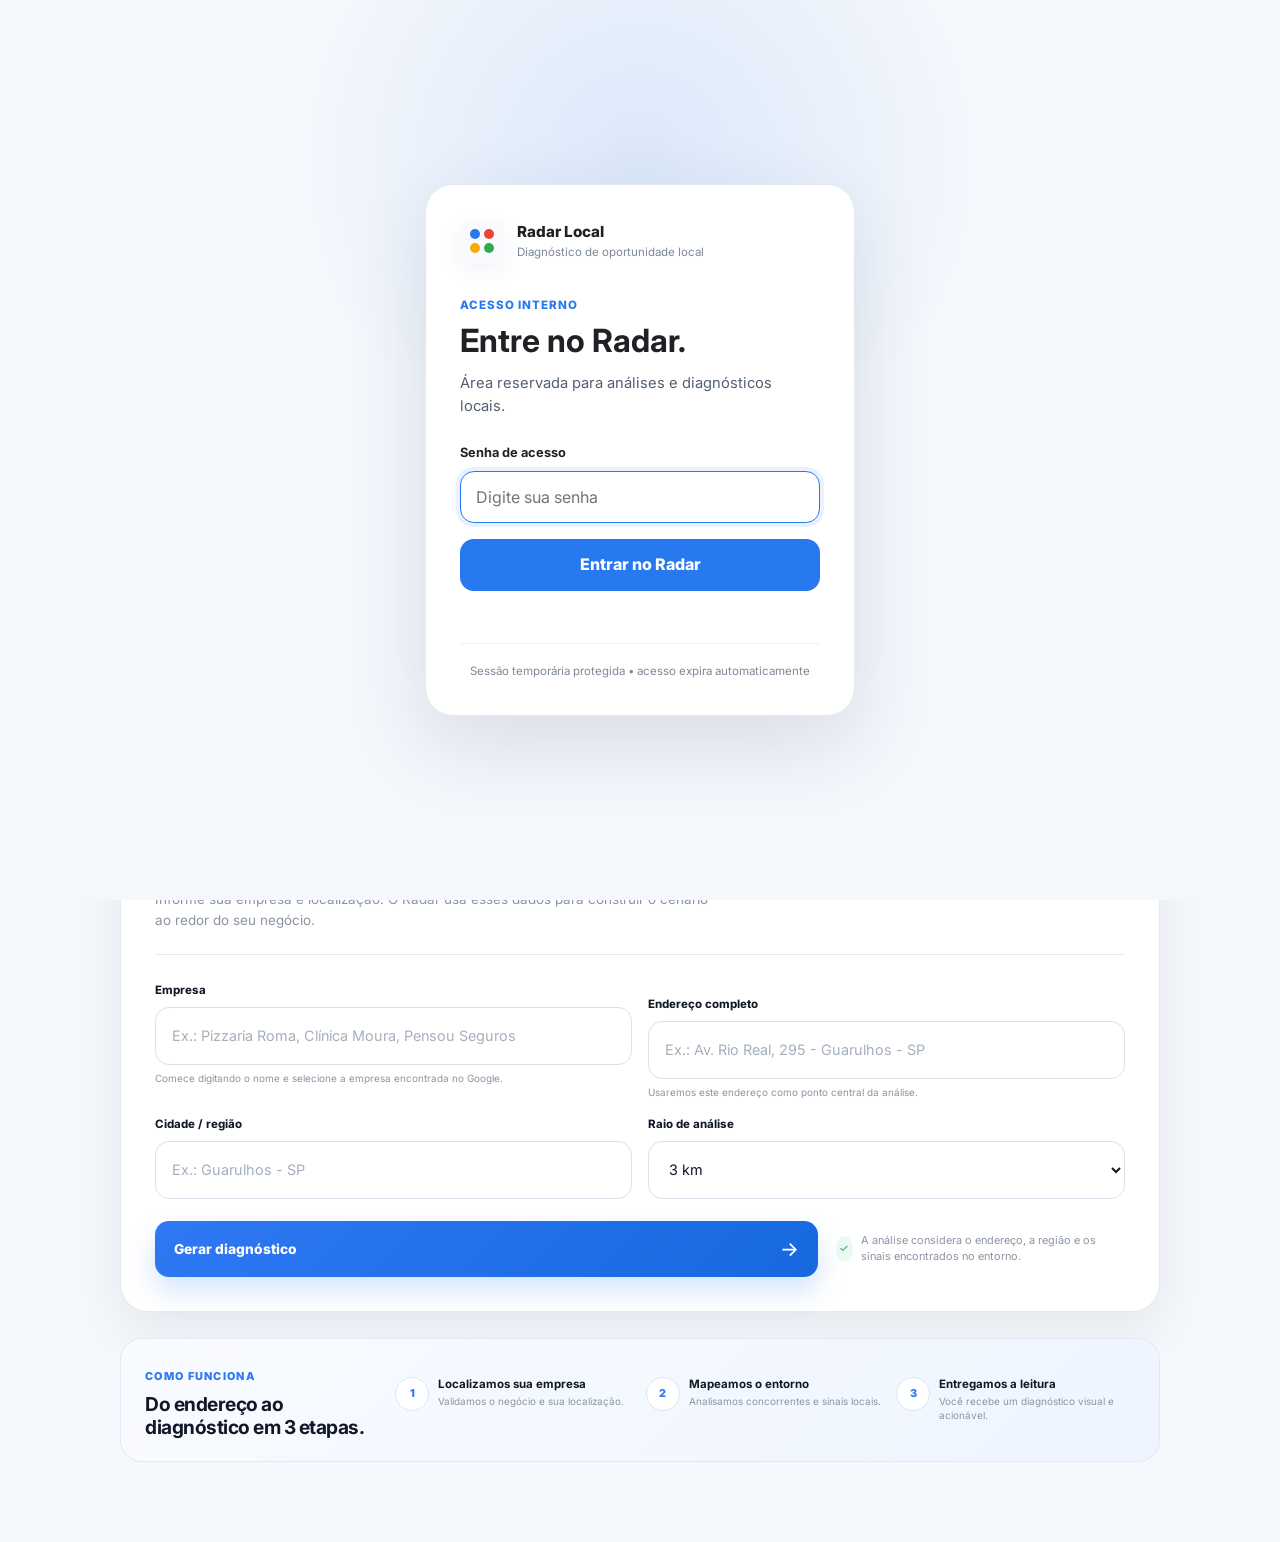
==== commit f40e3256: "Rebuild Radar Local entry page structure" ====
--- a/index.html
+++ b/index.html
@@ -1,673 +1,313 @@
 <!DOCTYPE html>
 <html lang="pt-BR">
-
 <head>
-
-    <meta charset="UTF-8">
-
-    <meta
-        name="viewport"
-        content="width=device-width, initial-scale=1.0"
-    >
-
-    <meta
-        name="theme-color"
-        content="#f4f7fc"
-    >
-
-    <title>
-        Radar Local | Diagnóstico de Oportunidade Local
-    </title>
-
-    <meta
-        name="description"
-        content="Analise demanda, presença e oportunidades para negócios locais."
-    >
-
-    <link
-        rel="preconnect"
-        href="https://fonts.googleapis.com"
-    >
-
-    <link
-        rel="preconnect"
-        href="https://fonts.gstatic.com"
-        crossorigin
-    >
-
-    <link
-        href="https://fonts.googleapis.com/css2?family=Inter:wght@400;500;600;700;800;900&display=swap"
-        rel="stylesheet"
-    >
-
-    <link
-        rel="stylesheet"
-        href="css/style.css"
-    >
-
+  <meta charset="UTF-8">
+  <meta name="viewport" content="width=device-width, initial-scale=1.0">
+  <meta name="theme-color" content="#f5f8fc">
+  <title>Radar Local | Diagnóstico de Oportunidade Local</title>
+  <meta name="description" content="Analise sua presença local, concorrência e oportunidades ao redor da sua empresa.">
+
+  <link rel="preconnect" href="https://fonts.googleapis.com">
+  <link rel="preconnect" href="https://fonts.gstatic.com" crossorigin>
+  <link href="https://fonts.googleapis.com/css2?family=Inter:wght@400;500;600;700;800;900&display=swap" rel="stylesheet">
+  <link rel="stylesheet" href="css/style.css">
+  <link rel="stylesheet" href="css/entry-v2.css?v=20260920-1">
 </head>
 
-
-<body>
-
-
+<body class="radar-entry-v2">
 <div class="app-shell">
 
-
-    <!-- =====================================================
-         HEADER
-    ====================================================== -->
-
-    <header class="topbar">
-
-        <a
-            href="./"
-            class="brand"
-            aria-label="Radar Local"
-        >
-
-            <div
-                class="brand-mark"
-                aria-hidden="true"
+  <header class="topbar">
+    <a href="./" class="brand" aria-label="Radar Local">
+      <div class="brand-mark" aria-hidden="true">
+        <span class="dot dot-blue"></span>
+        <span class="dot dot-red"></span>
+        <span class="dot dot-yellow"></span>
+        <span class="dot dot-green"></span>
+      </div>
+      <div class="brand-copy">
+        <strong>Radar Local</strong>
+        <span>Diagnóstico de oportunidade local</span>
+      </div>
+    </a>
+
+    <div class="topbar-status">
+      <span class="status-dot"></span>
+      Sistema de análise ativo
+    </div>
+  </header>
+
+  <main class="radar-main">
+
+    <section class="hero">
+      <div class="hero-copy">
+        <span class="eyebrow">ANÁLISE DE OPORTUNIDADE LOCAL</span>
+
+        <h1>
+          Entenda como sua empresa aparece na região e onde estão as <span>oportunidades de crescer.</span>
+        </h1>
+
+        <p>
+          O Radar cruza sinais de presença digital, concorrência e contexto local para mostrar onde sua empresa está forte e onde pode estar deixando oportunidades passarem.
+        </p>
+
+        <div class="rv2-hero-actions">
+          <a class="rv2-scroll-cta" href="#nova-analise">
+            Gerar meu diagnóstico <span>→</span>
+          </a>
+          <span class="rv2-time"><i class="rv2-time-icon">◷</i> Leva cerca de 2 minutos</span>
+        </div>
+
+        <div class="rv2-benefits" aria-label="O que o Radar analisa">
+          <article class="rv2-benefit">
+            <span class="rv2-benefit-icon">↗</span>
+            <div>
+              <strong>Demanda local</strong>
+              <span>Entenda se existe procura na sua região.</span>
+            </div>
+          </article>
+
+          <article class="rv2-benefit">
+            <span class="rv2-benefit-icon">◎</span>
+            <div>
+              <strong>Concorrência</strong>
+              <span>Veja quem disputa atenção ao redor.</span>
+            </div>
+          </article>
+
+          <article class="rv2-benefit">
+            <span class="rv2-benefit-icon">✓</span>
+            <div>
+              <strong>Presença digital</strong>
+              <span>Identifique onde a oportunidade escapa.</span>
+            </div>
+          </article>
+        </div>
+      </div>
+
+      <div class="hero-visual" aria-hidden="true">
+        <div class="rv2-preview">
+          <div class="rv2-preview-head">
+            <div class="rv2-preview-title">
+              <span class="rv2-pin">⌖</span>
+              <div>
+                <strong>Visão da sua região</strong>
+                <small>empresa + concorrentes próximos</small>
+              </div>
+            </div>
+            <span class="rv2-radius-pill">Raio · 3 km</span>
+          </div>
+
+          <div class="rv2-map">
+            <div class="rv2-radius-circle"></div>
+            <div class="rv2-business-dot">●</div>
+
+            <span class="rv2-dot d1"></span>
+            <span class="rv2-dot d2"></span>
+            <span class="rv2-dot d3"></span>
+            <span class="rv2-dot d4"></span>
+            <span class="rv2-dot d5"></span>
+            <span class="rv2-dot d6 green"></span>
+            <span class="rv2-dot d7 green"></span>
+
+            <div class="rv2-map-legend">
+              <span><i></i>Sua empresa</span>
+              <span><i></i>Concorrentes</span>
+              <span><i></i>Oportunidades</span>
+            </div>
+          </div>
+
+          <div class="rv2-preview-metrics">
+            <div class="rv2-preview-metric">
+              <span>Mercado observado</span>
+              <strong>Local</strong>
+            </div>
+            <div class="rv2-preview-metric">
+              <span>Concorrência</span>
+              <strong>Mapeada</strong>
+            </div>
+            <div class="rv2-preview-metric">
+              <span>Resultado</span>
+              <strong>Acionável</strong>
+            </div>
+          </div>
+        </div>
+      </div>
+    </section>
+
+    <section class="entry-context hidden" id="entryContext">
+      <div class="entry-context-icon">✓</div>
+      <div>
+        <span>CONTINUANDO SUA ANÁLISE</span>
+        <strong id="entryContextText">Recebemos os dados informados anteriormente.</strong>
+      </div>
+    </section>
+
+    <section class="panel search-panel" id="nova-analise">
+      <div class="search-panel-head">
+        <div>
+          <span class="section-kicker">NOVA ANÁLISE</span>
+          <h2>Vamos analisar sua presença local.</h2>
+          <p>Informe sua empresa e localização. O Radar usa esses dados para construir o cenário ao redor do seu negócio.</p>
+        </div>
+
+        <span class="system-ready"><span></span>Sistema pronto</span>
+      </div>
+
+      <form id="analysisForm" class="analysis-form">
+        <div class="rv2-form-grid">
+          <div class="field">
+            <label for="company">Empresa</label>
+            <input
+              id="company"
+              name="company"
+              type="text"
+              placeholder="Ex.: Pizzaria Roma, Clínica Moura, Pensou Seguros"
+              autocomplete="organization"
+              required
             >
-
-                <span class="dot dot-blue"></span>
-                <span class="dot dot-red"></span>
-                <span class="dot dot-yellow"></span>
-                <span class="dot dot-green"></span>
-
-            </div>
-
-
-            <div class="brand-copy">
-
-                <strong>
-                    Radar Local
-                </strong>
-
-                <span>
-                    Diagnóstico de demanda e presença
-                </span>
-
-            </div>
-
-        </a>
-
-
-        <div class="topbar-status">
-
-            <span class="status-dot"></span>
-
-            Diagnóstico local
-
-        </div>
-
-    </header>
-
-
-
-    <!-- =====================================================
-         MAIN
-    ====================================================== -->
-
-    <main class="radar-main">
-
-
-        <!-- =================================================
-             HERO
-        ================================================== -->
-
-        <section class="hero">
-
-
-            <div class="hero-copy">
-
-
-                <span class="eyebrow">
-                    ANÁLISE DE OPORTUNIDADE LOCAL
-                </span>
-
-
-                <h1>
-
-                    Descubra quanto da procura na sua região
-
-                    <span>
-                        sua empresa está preparada para capturar.
-                    </span>
-
-                </h1>
-
-
-                <p>
-
-                    Analise demanda, presença digital
-                    e oportunidades ao redor do seu negócio
-                    em poucos minutos.
-
-                </p>
-
-
-                <div class="hero-chips">
-
-                    <span>
-                        Demanda
-                    </span>
-
-                    <span>
-                        Presença
-                    </span>
-
-                    <span>
-                        Oportunidade
-                    </span>
-
-                </div>
-
-            </div>
-
-
-
-            <!-- HERO VISUAL -->
-
-            <div
-                class="hero-visual"
-                aria-hidden="true"
+            <small>Comece digitando o nome e selecione a empresa encontrada no Google.</small>
+          </div>
+
+          <div class="field field-address">
+            <label for="address">Endereço completo</label>
+            <input
+              id="address"
+              name="address"
+              type="text"
+              placeholder="Ex.: Av. Rio Real, 295 - Guarulhos - SP"
+              autocomplete="street-address"
+              required
             >
-
-
-                <div class="visual-orbit">
-
-
-                    <div class="visual-ring ring-one"></div>
-                    <div class="visual-ring ring-two"></div>
-
-
-                    <div class="visual-center">
-                        ↗
-                    </div>
-
-
-                    <div class="signal-card signal-demand">
-
-                        <span>
-                            Demanda
-                        </span>
-
-                        <strong>
-                            Alta
-                        </strong>
-
-                    </div>
-
-
-                    <div class="signal-card signal-presence">
-
-                        <span>
-                            Presença
-                        </span>
-
-                        <strong>
-                            32/100
-                        </strong>
-
-                    </div>
-
-
-                    <div class="signal-card signal-radius">
-
-                        <span>
-                            Raio
-                        </span>
-
-                        <strong>
-                            3 km
-                        </strong>
-
-                    </div>
-
-                </div>
-
-            </div>
-
-        </section>
-
-
-
-        <!-- =================================================
-             CONTINUIDADE LANDING
-        ================================================== -->
-
-        <section
-            class="entry-context hidden"
-            id="entryContext"
-        >
-
-            <div class="entry-context-icon">
-                ✓
-            </div>
-
-
-            <div>
-
-                <span>
-                    CONTINUANDO SUA ANÁLISE
-                </span>
-
-                <strong id="entryContextText">
-                    Recebemos os dados informados anteriormente.
-                </strong>
-
-            </div>
-
-        </section>
-
-
-
-        <!-- =================================================
-             FORMULÁRIO
-        ================================================== -->
-
-        <section class="panel search-panel">
-
-
-            <div class="search-panel-head">
-
-
-                <div>
-
-                    <span class="section-kicker">
-                        NOVA ANÁLISE
-                    </span>
-
-                    <h2>
-                        Vamos analisar sua presença local.
-                    </h2>
-
-                    <p>
-                        Confirme os dados abaixo para mapear
-                        o cenário ao redor da sua empresa.
-                    </p>
-
-                </div>
-
-
-                <span class="system-ready">
-
-                    <span></span>
-
-                    Sistema pronto
-
-                </span>
-
-            </div>
-
-
-
-            <form
-                id="analysisForm"
-                class="analysis-form"
+            <small>Usaremos este endereço como ponto central da análise.</small>
+          </div>
+        </div>
+
+        <div class="rv2-form-grid">
+          <div class="field">
+            <label for="region">Cidade / região</label>
+            <input
+              id="region"
+              name="region"
+              type="text"
+              placeholder="Ex.: Guarulhos - SP"
+              autocomplete="address-level2"
+              required
             >
-
-
-                <!-- LINHA 1 -->
-
-                <div class="form-grid form-grid-two">
-
-
-                    <div class="field">
-
-                        <label for="company">
-                            Empresa
-                        </label>
-
-                        <input
-                            id="company"
-                            name="company"
-                            type="text"
-                            placeholder="Ex.: Clínica Moura"
-                            autocomplete="organization"
-                            required
-                        >
-
-                    </div>
-
-
-
-                    <div class="field">
-
-                        <label for="segment">
-                            Segmento
-                        </label>
-
-                        <select
-                            id="segment"
-                            name="segment"
-                            required
-                        >
-
-                            <option value="">
-                                Selecione
-                            </option>
-
-                            <option value="estetica">
-                                Estética
-                            </option>
-
-                            <option value="podologia">
-                                Podologia
-                            </option>
-
-                            <option value="odontologia">
-                                Odontologia
-                            </option>
-
-                            <option value="energia-solar">
-                                Energia Solar
-                            </option>
-
-                            <option value="beleza">
-                                Salão / Beleza
-                            </option>
-
-                            <option value="assistencia">
-                                Assistência Técnica
-                            </option>
-
-                            <option value="vidracaria">
-                                Vidraçaria
-                            </option>
-
-                            <option value="limpeza">
-                                Limpeza de Estofados
-                            </option>
-
-                            <option value="seguros">
-                                Seguro / Corretora de Seguros
-                            </option>
-
-                            <option value="advocacia">
-                                Advocacia
-                            </option>
-
-                        </select>
-
-                    </div>
-
-                </div>
-
-
-
-                <!-- ENDEREÇO -->
-
-                <div class="field field-address">
-
-                    <label for="address">
-                        Endereço completo
-                    </label>
-
-                    <div class="input-with-icon">
-
-                        <span aria-hidden="true">
-                            ◎
-                        </span>
-
-                        <input
-                            id="address"
-                            name="address"
-                            type="text"
-                            placeholder="Ex.: Av. Salgado Filho, 1234, Guarulhos - SP"
-                            autocomplete="street-address"
-                            required
-                        >
-
-                    </div>
-
-                    <small>
-                        Usaremos este endereço como ponto central da análise.
-                    </small>
-
-                </div>
-
-
-
-                <!-- LINHA 3 -->
-
-                <div class="form-grid form-grid-region">
-
-
-                    <div class="field">
-
-                        <label for="region">
-                            Cidade / região
-                        </label>
-
-                        <input
-                            id="region"
-                            name="region"
-                            type="text"
-                            placeholder="Ex.: Guarulhos - SP"
-                            autocomplete="address-level2"
-                            required
-                        >
-
-                    </div>
-
-
-
-                    <div class="field radius-field">
-
-                        <label for="radius">
-                            Raio
-                        </label>
-
-                        <select
-                            id="radius"
-                            name="radius"
-                        >
-
-                            <option value="1">
-                                1 km
-                            </option>
-
-                            <option
-                                value="3"
-                                selected
-                            >
-                                3 km
-                            </option>
-
-                            <option value="5">
-                                5 km
-                            </option>
-
-                            <option value="8">
-                                8 km
-                            </option>
-
-                            <option value="10">
-    10 km
-</option>
-
-</select>
-
+          </div>
+
+          <div class="field radius-field">
+            <label for="radius">Raio de análise</label>
+            <select id="radius" name="radius">
+              <option value="1">1 km</option>
+              <option value="3" selected>3 km</option>
+              <option value="5">5 km</option>
+              <option value="8">8 km</option>
+              <option value="10">10 km</option>
+            </select>
+          </div>
+        </div>
+
+        <div class="field field-segment-compat" aria-hidden="true">
+          <label for="segment">Segmento interno</label>
+          <select id="segment" name="segment">
+            <option value="custom:negocio-local" selected>Negócio local</option>
+          </select>
+        </div>
+
+        <div class="rv2-form-footer">
+          <button type="submit" class="primary-button">
+            Gerar diagnóstico <span>→</span>
+          </button>
+
+          <span class="rv2-helper"><i>✓</i> A análise considera o endereço, a região e os sinais encontrados no entorno.</span>
+        </div>
+      </form>
+    </section>
+
+    <section class="rv2-how" aria-label="Como funciona">
+      <div>
+        <span class="rv2-mini-label">COMO FUNCIONA</span>
+        <h3>Do endereço ao diagnóstico em 3 etapas.</h3>
+      </div>
+
+      <div class="rv2-steps">
+        <div class="rv2-step">
+          <span class="rv2-step-num">1</span>
+          <div><strong>Localizamos sua empresa</strong><span>Validamos o negócio e sua localização.</span></div>
+        </div>
+        <div class="rv2-step">
+          <span class="rv2-step-num">2</span>
+          <div><strong>Mapeamos o entorno</strong><span>Analisamos concorrentes e sinais locais.</span></div>
+        </div>
+        <div class="rv2-step">
+          <span class="rv2-step-num">3</span>
+          <div><strong>Entregamos a leitura</strong><span>Você recebe um diagnóstico visual e acionável.</span></div>
+        </div>
+      </div>
+    </section>
+
+    <section id="loadingSection" class="panel loading-panel hidden">
+      <div class="loading-content">
+        <span class="loading-kicker">RADAR LOCAL</span>
+        <h2 id="loadingTitle">Preparando sua análise...</h2>
+        <p id="loadingText">Estamos organizando os dados da sua região.</p>
+
+        <div class="loading-progress"><span id="progressBar"></span></div>
+
+        <div class="loading-steps">
+          <span class="loading-step">Localizando o negócio</span>
+          <span class="loading-step">Analisando demanda</span>
+          <span class="loading-step">Comparando presença</span>
+          <span class="loading-step">Calculando oportunidade</span>
+        </div>
+      </div>
+    </section>
+
+    <section id="resultsSection" class="hidden">
+      <div class="panel">
+        <span class="section-kicker">ANÁLISE CONCLUÍDA</span>
+        <h2 id="resultsTitle">Diagnóstico pronto</h2>
+        <p id="resultsSubtitle">Sua análise local foi concluída.</p>
+
+        <div style="display:none">
+          <span id="weeklyDemand"></span>
+          <span id="monthlyDemand"></span>
+          <span id="presenceScore"></span>
+          <span id="presenceLabel"></span>
+          <span id="uncapturedDemand"></span>
+          <span id="mainScore"></span>
+          <span id="scoreStatus"></span>
+          <span id="scoreMessage"></span>
+          <span id="googleScore"></span>
+          <span id="authorityScore"></span>
+          <span id="reviewsScore"></span>
+          <span id="demandLevel"></span>
+          <span id="competitionLevel"></span>
+          <span id="visibilityLevel"></span>
+          <span id="keywordsCount"></span>
+          <span id="systemReading"></span>
+          <span id="captureStatus"></span>
+          <span id="presenceThermometer"></span>
+          <span id="demandMeter"></span>
+          <span id="competitionMeter"></span>
+          <span id="visibilityMeter"></span>
+          <span id="scoreGauge"></span>
+          <div id="keywordsList"></div>
+        </div>
+
+        <button id="generateReportBtn" type="button" class="primary-button">
+          Ver meu diagnóstico completo <span>→</span>
+        </button>
+        <button id="newAnalysisBtn" type="button" class="secondary-button">Fazer nova análise</button>
+      </div>
+    </section>
+
+  </main>
 </div>
 
-</div>
-
-
-<!-- BOTÃO PARA ACESSO MANUAL AO RADAR -->
-
-<button
-    type="submit"
-    class="primary-button"
->
-    Gerar diagnóstico
-    <span>→</span>
-</button>
-
-
-</form>
-
-</section>
-
-
-<!-- =====================================================
-     CARREGAMENTO AUTOMÁTICO
-====================================================== -->
-
-<section
-    id="loadingSection"
-    class="panel loading-panel hidden"
->
-
-    <div class="loading-content">
-
-        <span class="loading-kicker">
-            RADAR LOCAL
-        </span>
-
-        <h2 id="loadingTitle">
-            Preparando sua análise...
-        </h2>
-
-        <p id="loadingText">
-            Estamos organizando os dados da sua região.
-        </p>
-
-        <div class="loading-progress">
-
-            <span
-                id="progressBar"
-            ></span>
-
-        </div>
-
-        <div class="loading-steps">
-
-            <span class="loading-step">
-                Localizando o negócio
-            </span>
-
-            <span class="loading-step">
-                Analisando demanda
-            </span>
-
-            <span class="loading-step">
-                Comparando presença
-            </span>
-
-            <span class="loading-step">
-                Calculando oportunidade
-            </span>
-
-        </div>
-
-    </div>
-
-</section>
-
-
-<!-- =====================================================
-     RESULTADO INTERMEDIÁRIO
-====================================================== -->
-
-<section
-    id="resultsSection"
-    class="hidden"
->
-
-    <div class="panel">
-
-        <span class="section-kicker">
-            ANÁLISE CONCLUÍDA
-        </span>
-
-        <h2 id="resultsTitle">
-            Diagnóstico pronto
-        </h2>
-
-        <p id="resultsSubtitle">
-            Sua análise local foi concluída.
-        </p>
-
-        <!-- IDs usados pelo app.js -->
-
-        <div style="display:none">
-
-            <span id="weeklyDemand"></span>
-            <span id="monthlyDemand"></span>
-            <span id="presenceScore"></span>
-            <span id="presenceLabel"></span>
-            <span id="uncapturedDemand"></span>
-
-            <span id="mainScore"></span>
-            <span id="scoreStatus"></span>
-            <span id="scoreMessage"></span>
-
-            <span id="googleScore"></span>
-            <span id="authorityScore"></span>
-            <span id="reviewsScore"></span>
-
-            <span id="demandLevel"></span>
-            <span id="competitionLevel"></span>
-            <span id="visibilityLevel"></span>
-
-            <span id="keywordsCount"></span>
-            <span id="systemReading"></span>
-            <span id="captureStatus"></span>
-
-            <span id="presenceThermometer"></span>
-            <span id="demandMeter"></span>
-            <span id="competitionMeter"></span>
-            <span id="visibilityMeter"></span>
-
-            <span id="scoreGauge"></span>
-
-            <div id="keywordsList"></div>
-
-        </div>
-
-
-        <button
-            id="generateReportBtn"
-            type="button"
-            class="primary-button"
-        >
-            Ver meu diagnóstico completo
-            <span>→</span>
-        </button>
-
-
-        <button
-            id="newAnalysisBtn"
-            type="button"
-            class="secondary-button"
-        >
-            Fazer nova análise
-        </button>
-
-    </div>
-
-</section>
-
-
-</main>
-
-</div>
-
-
-<!-- =====================================================
-     SCRIPTS
-====================================================== -->
-
-<script src="js/data.js"></script>
-
+<script src="js/data.js?v=20260920-4"></script>
 <script src="js/app.js"></script>
-
 <script src="js/landing-bridge.js"></script>
-
-
 </body>
-
 </html>
--- a/css/entry-v2.css
+++ b/css/entry-v2.css
@@ -0,0 +1,573 @@
+/* =========================================================
+   RADAR LOCAL — ENTRADA V2
+   Landing + formulário com proporção premium e responsiva.
+========================================================= */
+
+body.radar-entry-v2 {
+  --rv2-ink:#111827;
+  --rv2-text:#5f6b7a;
+  --rv2-muted:#8a94a3;
+  --rv2-line:#e4e9f1;
+  --rv2-blue:#2f78f4;
+  --rv2-blue-strong:#1768df;
+  --rv2-blue-soft:#eef5ff;
+  --rv2-green:#1f9d63;
+  --rv2-green-soft:#ecf9f1;
+  --rv2-red:#ef4d43;
+  --rv2-gold:#f6b70a;
+  --rv2-bg:#f5f8fc;
+  --rv2-card:#ffffff;
+  margin:0;
+  color:var(--rv2-ink);
+  background:
+    radial-gradient(circle at 92% 3%, rgba(47,120,244,.10), transparent 27%),
+    radial-gradient(circle at 4% 31%, rgba(47,120,244,.05), transparent 24%),
+    var(--rv2-bg);
+}
+
+body.radar-entry-v2 .app-shell { min-height:100vh; }
+body.radar-entry-v2 .radar-main,
+body.radar-entry-v2 .topbar {
+  width:min(calc(100% - 40px),1180px);
+  margin-inline:auto;
+}
+
+/* HEADER */
+body.radar-entry-v2 .topbar {
+  min-height:74px;
+  display:flex;
+  align-items:center;
+  justify-content:space-between;
+  border-bottom:1px solid rgba(220,226,236,.72);
+}
+
+body.radar-entry-v2 .brand-mark {
+  width:39px;
+  height:39px;
+  padding:9px;
+  border-radius:12px;
+  background:#fff;
+  border:1px solid var(--rv2-line);
+  box-shadow:0 8px 24px rgba(16,24,40,.05);
+}
+
+body.radar-entry-v2 .brand-copy strong { font-size:.94rem; color:var(--rv2-ink); }
+body.radar-entry-v2 .brand-copy span { font-size:.67rem; color:var(--rv2-muted); }
+body.radar-entry-v2 .topbar-status {
+  padding:8px 12px;
+  color:var(--rv2-green);
+  background:var(--rv2-green-soft);
+  border:1px solid #d5efdf;
+  font-size:.66rem;
+}
+
+/* HERO */
+body.radar-entry-v2 .hero {
+  min-height:auto;
+  padding:58px 0 34px;
+  display:grid;
+  grid-template-columns:minmax(0,1fr) minmax(380px,.88fr);
+  gap:62px;
+  align-items:center;
+}
+
+body.radar-entry-v2 .hero-copy { max-width:660px; }
+body.radar-entry-v2 .eyebrow,
+body.radar-entry-v2 .section-kicker,
+body.radar-entry-v2 .rv2-mini-label {
+  display:inline-block;
+  color:var(--rv2-blue);
+  font-size:.68rem;
+  line-height:1;
+  font-weight:850;
+  letter-spacing:.12em;
+  text-transform:uppercase;
+}
+
+body.radar-entry-v2 .hero-copy h1 {
+  max-width:650px;
+  margin:16px 0 0;
+  color:var(--rv2-ink);
+  font-size:clamp(2.65rem,4.2vw,4rem);
+  line-height:1.02;
+  letter-spacing:-.055em;
+  font-weight:850;
+}
+
+body.radar-entry-v2 .hero-copy h1 span {
+  display:inline;
+  color:var(--rv2-blue);
+}
+
+body.radar-entry-v2 .hero-copy > p {
+  max-width:585px;
+  margin:20px 0 0;
+  color:var(--rv2-text);
+  font-size:1rem;
+  line-height:1.7;
+}
+
+body.radar-entry-v2 .rv2-hero-actions {
+  margin-top:25px;
+  display:flex;
+  align-items:center;
+  gap:18px;
+  flex-wrap:wrap;
+}
+
+body.radar-entry-v2 .rv2-scroll-cta {
+  min-height:52px;
+  padding:0 21px;
+  display:inline-flex;
+  align-items:center;
+  gap:13px;
+  border-radius:14px;
+  color:#fff;
+  background:linear-gradient(135deg,var(--rv2-blue),var(--rv2-blue-strong));
+  box-shadow:0 14px 28px rgba(47,120,244,.20);
+  font-size:.86rem;
+  font-weight:800;
+}
+
+body.radar-entry-v2 .rv2-time {
+  display:inline-flex;
+  align-items:center;
+  gap:8px;
+  color:var(--rv2-muted);
+  font-size:.78rem;
+  font-weight:600;
+}
+
+body.radar-entry-v2 .rv2-time-icon {
+  width:28px;
+  height:28px;
+  display:grid;
+  place-items:center;
+  border-radius:50%;
+  background:#fff;
+  border:1px solid var(--rv2-line);
+  color:var(--rv2-blue);
+  font-size:.76rem;
+}
+
+body.radar-entry-v2 .rv2-benefits {
+  margin-top:31px;
+  display:grid;
+  grid-template-columns:repeat(3,1fr);
+  gap:11px;
+}
+
+body.radar-entry-v2 .rv2-benefit {
+  min-width:0;
+  padding:14px 13px;
+  display:grid;
+  grid-template-columns:34px 1fr;
+  gap:10px;
+  align-items:start;
+  border:1px solid rgba(224,230,239,.9);
+  border-radius:16px;
+  background:rgba(255,255,255,.78);
+  box-shadow:0 8px 22px rgba(16,24,40,.035);
+}
+
+body.radar-entry-v2 .rv2-benefit-icon {
+  width:34px;
+  height:34px;
+  display:grid;
+  place-items:center;
+  border-radius:11px;
+  background:var(--rv2-blue-soft);
+  color:var(--rv2-blue);
+  font-size:.86rem;
+  font-weight:900;
+}
+
+body.radar-entry-v2 .rv2-benefit:nth-child(2) .rv2-benefit-icon {
+  background:#f3efff;
+  color:#7b4ee8;
+}
+body.radar-entry-v2 .rv2-benefit:nth-child(3) .rv2-benefit-icon {
+  background:var(--rv2-green-soft);
+  color:var(--rv2-green);
+}
+
+body.radar-entry-v2 .rv2-benefit strong {
+  display:block;
+  color:var(--rv2-ink);
+  font-size:.75rem;
+  line-height:1.25;
+}
+body.radar-entry-v2 .rv2-benefit span:last-child {
+  display:block;
+  margin-top:4px;
+  color:var(--rv2-muted);
+  font-size:.66rem;
+  line-height:1.45;
+}
+
+/* HERO PREVIEW */
+body.radar-entry-v2 .hero-visual {
+  min-height:390px;
+  display:grid;
+  place-items:center;
+}
+
+body.radar-entry-v2 .rv2-preview {
+  width:100%;
+  max-width:470px;
+  padding:16px;
+  border-radius:26px;
+  background:rgba(255,255,255,.92);
+  border:1px solid rgba(220,227,237,.96);
+  box-shadow:0 28px 70px rgba(30,64,175,.12);
+  transform:rotate(.4deg);
+}
+
+body.radar-entry-v2 .rv2-preview-head {
+  display:flex;
+  align-items:center;
+  justify-content:space-between;
+  gap:14px;
+  margin-bottom:12px;
+}
+body.radar-entry-v2 .rv2-preview-title { display:flex; align-items:center; gap:9px; }
+body.radar-entry-v2 .rv2-pin {
+  width:34px;
+  height:34px;
+  display:grid;
+  place-items:center;
+  border-radius:11px;
+  color:var(--rv2-blue);
+  background:var(--rv2-blue-soft);
+  font-size:1rem;
+}
+body.radar-entry-v2 .rv2-preview-title strong { display:block; font-size:.76rem; }
+body.radar-entry-v2 .rv2-preview-title small { display:block; margin-top:2px; color:var(--rv2-muted); font-size:.6rem; }
+body.radar-entry-v2 .rv2-radius-pill {
+  padding:7px 10px;
+  border:1px solid var(--rv2-line);
+  border-radius:10px;
+  color:var(--rv2-text);
+  background:#fbfcfe;
+  font-size:.62rem;
+  font-weight:700;
+}
+
+body.radar-entry-v2 .rv2-map {
+  position:relative;
+  height:230px;
+  overflow:hidden;
+  border-radius:19px;
+  background:
+    linear-gradient(90deg,transparent 49%,rgba(153,167,187,.17) 50%,transparent 51%) 0 0/74px 74px,
+    linear-gradient(0deg,transparent 49%,rgba(153,167,187,.15) 50%,transparent 51%) 0 0/74px 74px,
+    linear-gradient(135deg,#eef4fb,#f9fbfd);
+  border:1px solid #e6ebf2;
+}
+
+body.radar-entry-v2 .rv2-map::before,
+body.radar-entry-v2 .rv2-map::after {
+  content:"";
+  position:absolute;
+  height:1px;
+  background:#dfe6ee;
+  transform-origin:left center;
+}
+body.radar-entry-v2 .rv2-map::before { width:120%; left:-10%; top:38%; transform:rotate(-13deg); }
+body.radar-entry-v2 .rv2-map::after { width:115%; left:-8%; top:67%; transform:rotate(11deg); }
+
+body.radar-entry-v2 .rv2-radius-circle {
+  position:absolute;
+  width:170px;
+  height:170px;
+  left:50%;
+  top:50%;
+  transform:translate(-50%,-50%);
+  border:2px solid rgba(47,120,244,.52);
+  border-radius:50%;
+  background:rgba(47,120,244,.08);
+  box-shadow:0 0 0 16px rgba(47,120,244,.035);
+}
+
+body.radar-entry-v2 .rv2-business-dot {
+  position:absolute;
+  left:50%;
+  top:50%;
+  width:32px;
+  height:32px;
+  transform:translate(-50%,-50%);
+  display:grid;
+  place-items:center;
+  border:4px solid #fff;
+  border-radius:50%;
+  color:#fff;
+  background:var(--rv2-blue);
+  box-shadow:0 5px 14px rgba(47,120,244,.30);
+  font-size:.72rem;
+  font-weight:900;
+  z-index:3;
+}
+
+body.radar-entry-v2 .rv2-dot {
+  position:absolute;
+  width:12px;
+  height:12px;
+  border:3px solid #fff;
+  border-radius:50%;
+  background:var(--rv2-red);
+  box-shadow:0 2px 6px rgba(16,24,40,.12);
+  z-index:2;
+}
+body.radar-entry-v2 .rv2-dot.green { background:var(--rv2-green); }
+body.radar-entry-v2 .d1{left:28%;top:32%}.d2{left:72%;top:26%}.d3{left:78%;top:60%}.d4{left:37%;top:72%}.d5{left:62%;top:76%}.d6{left:22%;top:57%}.d7{left:61%;top:39%}
+
+body.radar-entry-v2 .rv2-map-legend {
+  position:absolute;
+  right:12px;
+  top:12px;
+  padding:9px 10px;
+  display:grid;
+  gap:6px;
+  border-radius:12px;
+  background:rgba(255,255,255,.94);
+  border:1px solid rgba(226,232,240,.9);
+  box-shadow:0 7px 18px rgba(16,24,40,.06);
+  z-index:4;
+}
+body.radar-entry-v2 .rv2-map-legend span { display:flex; align-items:center; gap:6px; color:var(--rv2-text); font-size:.55rem; font-weight:650; }
+body.radar-entry-v2 .rv2-map-legend i { width:7px; height:7px; border-radius:50%; background:var(--rv2-blue); }
+body.radar-entry-v2 .rv2-map-legend span:nth-child(2) i { background:var(--rv2-red); }
+body.radar-entry-v2 .rv2-map-legend span:nth-child(3) i { background:var(--rv2-green); }
+
+body.radar-entry-v2 .rv2-preview-metrics {
+  margin-top:11px;
+  display:grid;
+  grid-template-columns:repeat(3,1fr);
+  gap:8px;
+}
+body.radar-entry-v2 .rv2-preview-metric {
+  padding:11px;
+  border:1px solid var(--rv2-line);
+  border-radius:14px;
+  background:#fbfcfe;
+}
+body.radar-entry-v2 .rv2-preview-metric span { display:block; color:var(--rv2-muted); font-size:.55rem; }
+body.radar-entry-v2 .rv2-preview-metric strong { display:block; margin-top:3px; color:var(--rv2-ink); font-size:1rem; }
+
+/* CONTEXTO */
+body.radar-entry-v2 .entry-context { max-width:1040px; margin:0 auto 16px; }
+
+/* FORMULÁRIO */
+body.radar-entry-v2 .search-panel {
+  max-width:1040px;
+  margin:10px auto 26px;
+  padding:34px;
+  border:1px solid var(--rv2-line);
+  border-radius:28px;
+  background:#fff;
+  box-shadow:0 22px 58px rgba(16,24,40,.07);
+}
+
+body.radar-entry-v2 .search-panel-head {
+  padding:0 0 24px;
+  display:flex;
+  align-items:flex-start;
+  justify-content:space-between;
+  gap:24px;
+  border-bottom:1px solid var(--rv2-line);
+}
+body.radar-entry-v2 .search-panel-head h2 {
+  margin:7px 0 0;
+  color:var(--rv2-ink);
+  font-size:1.75rem;
+  line-height:1.15;
+  letter-spacing:-.035em;
+}
+body.radar-entry-v2 .search-panel-head p {
+  max-width:560px;
+  margin:8px 0 0;
+  color:var(--rv2-muted);
+  font-size:.84rem;
+  line-height:1.55;
+}
+body.radar-entry-v2 .system-ready {
+  padding:8px 11px;
+  border:1px solid #d7efdf;
+  color:var(--rv2-green);
+  background:var(--rv2-green-soft);
+  font-size:.63rem;
+}
+
+body.radar-entry-v2 .analysis-form { max-width:none; margin-top:26px; }
+body.radar-entry-v2 .rv2-form-grid {
+  display:grid;
+  grid-template-columns:1fr 1fr;
+  gap:16px;
+}
+body.radar-entry-v2 .rv2-form-grid + .rv2-form-grid { margin-top:16px; }
+body.radar-entry-v2 .field { min-width:0; display:flex; flex-direction:column; }
+body.radar-entry-v2 .field label { margin-bottom:7px; color:var(--rv2-ink); font-size:.72rem; font-weight:750; }
+body.radar-entry-v2 .field input,
+body.radar-entry-v2 .field select {
+  width:100%;
+  height:58px;
+  padding:0 16px;
+  border:1px solid #d9e1ec;
+  border-radius:14px;
+  outline:none;
+  color:var(--rv2-ink);
+  background:#fff;
+  font-size:.9rem;
+  transition:border-color .18s ease,box-shadow .18s ease;
+}
+body.radar-entry-v2 .field input:focus,
+body.radar-entry-v2 .field select:focus {
+  border-color:var(--rv2-blue);
+  box-shadow:0 0 0 4px rgba(47,120,244,.08);
+}
+body.radar-entry-v2 .field input::placeholder { color:#a5afbd; }
+body.radar-entry-v2 .field small { margin-top:6px; color:var(--rv2-muted); font-size:.62rem; line-height:1.45; }
+body.radar-entry-v2 .field-segment-compat { display:none !important; }
+body.radar-entry-v2 .radius-field { max-width:none; }
+
+body.radar-entry-v2 .rv2-form-footer {
+  margin-top:22px;
+  display:flex;
+  align-items:center;
+  justify-content:space-between;
+  gap:18px;
+}
+body.radar-entry-v2 .primary-button[type="submit"] {
+  min-width:230px;
+  min-height:56px;
+  margin:0;
+  padding:0 19px;
+  display:flex;
+  align-items:center;
+  justify-content:space-between;
+  border:0;
+  border-radius:14px;
+  color:#fff;
+  background:linear-gradient(135deg,var(--rv2-blue),var(--rv2-blue-strong));
+  box-shadow:0 14px 28px rgba(47,120,244,.20);
+  font-size:.86rem;
+  font-weight:800;
+}
+body.radar-entry-v2 .rv2-helper {
+  display:flex;
+  align-items:center;
+  gap:8px;
+  color:var(--rv2-muted);
+  font-size:.68rem;
+  line-height:1.4;
+}
+body.radar-entry-v2 .rv2-helper i {
+  width:26px;
+  height:26px;
+  display:grid;
+  place-items:center;
+  border-radius:50%;
+  color:var(--rv2-green);
+  background:var(--rv2-green-soft);
+  font-style:normal;
+}
+
+/* COMO FUNCIONA */
+body.radar-entry-v2 .rv2-how {
+  max-width:1040px;
+  margin:0 auto 80px;
+  padding:23px 24px;
+  display:grid;
+  grid-template-columns:220px 1fr;
+  gap:30px;
+  align-items:center;
+  border:1px solid var(--rv2-line);
+  border-radius:22px;
+  background:linear-gradient(135deg,#f9fbff,#eef5ff);
+}
+body.radar-entry-v2 .rv2-how h3 { margin:6px 0 0; color:var(--rv2-ink); font-size:1.2rem; line-height:1.18; letter-spacing:-.025em; }
+body.radar-entry-v2 .rv2-steps { display:grid; grid-template-columns:repeat(3,1fr); gap:12px; }
+body.radar-entry-v2 .rv2-step { display:grid; grid-template-columns:34px 1fr; gap:9px; align-items:start; }
+body.radar-entry-v2 .rv2-step-num {
+  width:34px;height:34px;display:grid;place-items:center;border-radius:50%;
+  color:var(--rv2-blue);background:#fff;border:1px solid #dce6f4;font-size:.68rem;font-weight:850;
+}
+body.radar-entry-v2 .rv2-step strong { display:block; color:var(--rv2-ink); font-size:.72rem; line-height:1.3; }
+body.radar-entry-v2 .rv2-step span:last-child { display:block; margin-top:3px; color:var(--rv2-muted); font-size:.62rem; line-height:1.4; }
+
+/* LOADING/RESULTADO */
+body.radar-entry-v2 .loading-panel,
+body.radar-entry-v2 #resultsSection > .panel {
+  max-width:920px;
+  margin:28px auto 70px;
+  padding:38px;
+  border-radius:26px;
+}
+body.radar-entry-v2 #resultsSection > .panel h2 { margin-top:8px; color:var(--rv2-ink); }
+body.radar-entry-v2 #resultsSection > .panel p { margin-top:7px; color:var(--rv2-muted); }
+body.radar-entry-v2 #resultsSection .primary-button { margin-top:22px; }
+body.radar-entry-v2 #resultsSection .secondary-button { margin-left:8px; }
+
+@media (max-width:980px) {
+  body.radar-entry-v2 .hero { grid-template-columns:1fr 330px; gap:34px; }
+  body.radar-entry-v2 .hero-copy h1 { font-size:clamp(2.45rem,5vw,3.35rem); }
+  body.radar-entry-v2 .hero-visual { min-height:340px; }
+  body.radar-entry-v2 .rv2-benefits { grid-template-columns:1fr; max-width:560px; }
+  body.radar-entry-v2 .rv2-how { grid-template-columns:1fr; gap:17px; }
+}
+
+@media (max-width:760px) {
+  body.radar-entry-v2 .radar-main,
+  body.radar-entry-v2 .topbar { width:calc(100% - 24px); }
+  body.radar-entry-v2 .topbar { min-height:66px; }
+  body.radar-entry-v2 .topbar-status { display:none; }
+  body.radar-entry-v2 .brand-copy span { display:none; }
+
+  body.radar-entry-v2 .hero {
+    padding:34px 0 24px;
+    grid-template-columns:1fr;
+    gap:24px;
+  }
+  body.radar-entry-v2 .hero-copy h1 {
+    max-width:none;
+    font-size:clamp(2.05rem,9.7vw,2.8rem);
+    line-height:1.04;
+    letter-spacing:-.05em;
+  }
+  body.radar-entry-v2 .hero-copy > p { font-size:.92rem; line-height:1.6; }
+  body.radar-entry-v2 .rv2-hero-actions { margin-top:20px; }
+  body.radar-entry-v2 .rv2-scroll-cta { width:100%; justify-content:space-between; }
+  body.radar-entry-v2 .rv2-benefits { grid-template-columns:1fr; margin-top:20px; }
+  body.radar-entry-v2 .hero-visual { min-height:auto; }
+  body.radar-entry-v2 .rv2-preview { max-width:none; padding:12px; border-radius:20px; transform:none; }
+  body.radar-entry-v2 .rv2-map { height:190px; }
+  body.radar-entry-v2 .rv2-preview-metrics { grid-template-columns:1fr 1fr 1fr; }
+
+  body.radar-entry-v2 .search-panel {
+    margin-top:8px;
+    padding:22px 17px 18px;
+    border-radius:22px;
+  }
+  body.radar-entry-v2 .search-panel-head { flex-direction:column; gap:10px; padding-bottom:19px; }
+  body.radar-entry-v2 .search-panel-head h2 { font-size:1.45rem; }
+  body.radar-entry-v2 .system-ready { display:none; }
+  body.radar-entry-v2 .rv2-form-grid { grid-template-columns:1fr; gap:14px; }
+  body.radar-entry-v2 .rv2-form-grid + .rv2-form-grid { margin-top:14px; }
+  body.radar-entry-v2 .field input,
+  body.radar-entry-v2 .field select { height:56px; }
+  body.radar-entry-v2 .rv2-form-footer { flex-direction:column; align-items:stretch; margin-top:18px; }
+  body.radar-entry-v2 .primary-button[type="submit"] { width:100%; min-width:0; }
+  body.radar-entry-v2 .rv2-helper { justify-content:center; text-align:center; }
+
+  body.radar-entry-v2 .rv2-how { margin-bottom:52px; padding:19px 17px; }
+  body.radar-entry-v2 .rv2-steps { grid-template-columns:1fr; gap:14px; }
+
+  body.radar-entry-v2 .loading-panel,
+  body.radar-entry-v2 #resultsSection > .panel { padding:26px 18px; border-radius:22px; }
+}
+
+@media (max-width:420px) {
+  body.radar-entry-v2 .hero-copy h1 { font-size:2.15rem; }
+  body.radar-entry-v2 .rv2-preview-metrics { grid-template-columns:1fr; }
+  body.radar-entry-v2 .rv2-map-legend { display:none; }
+}
